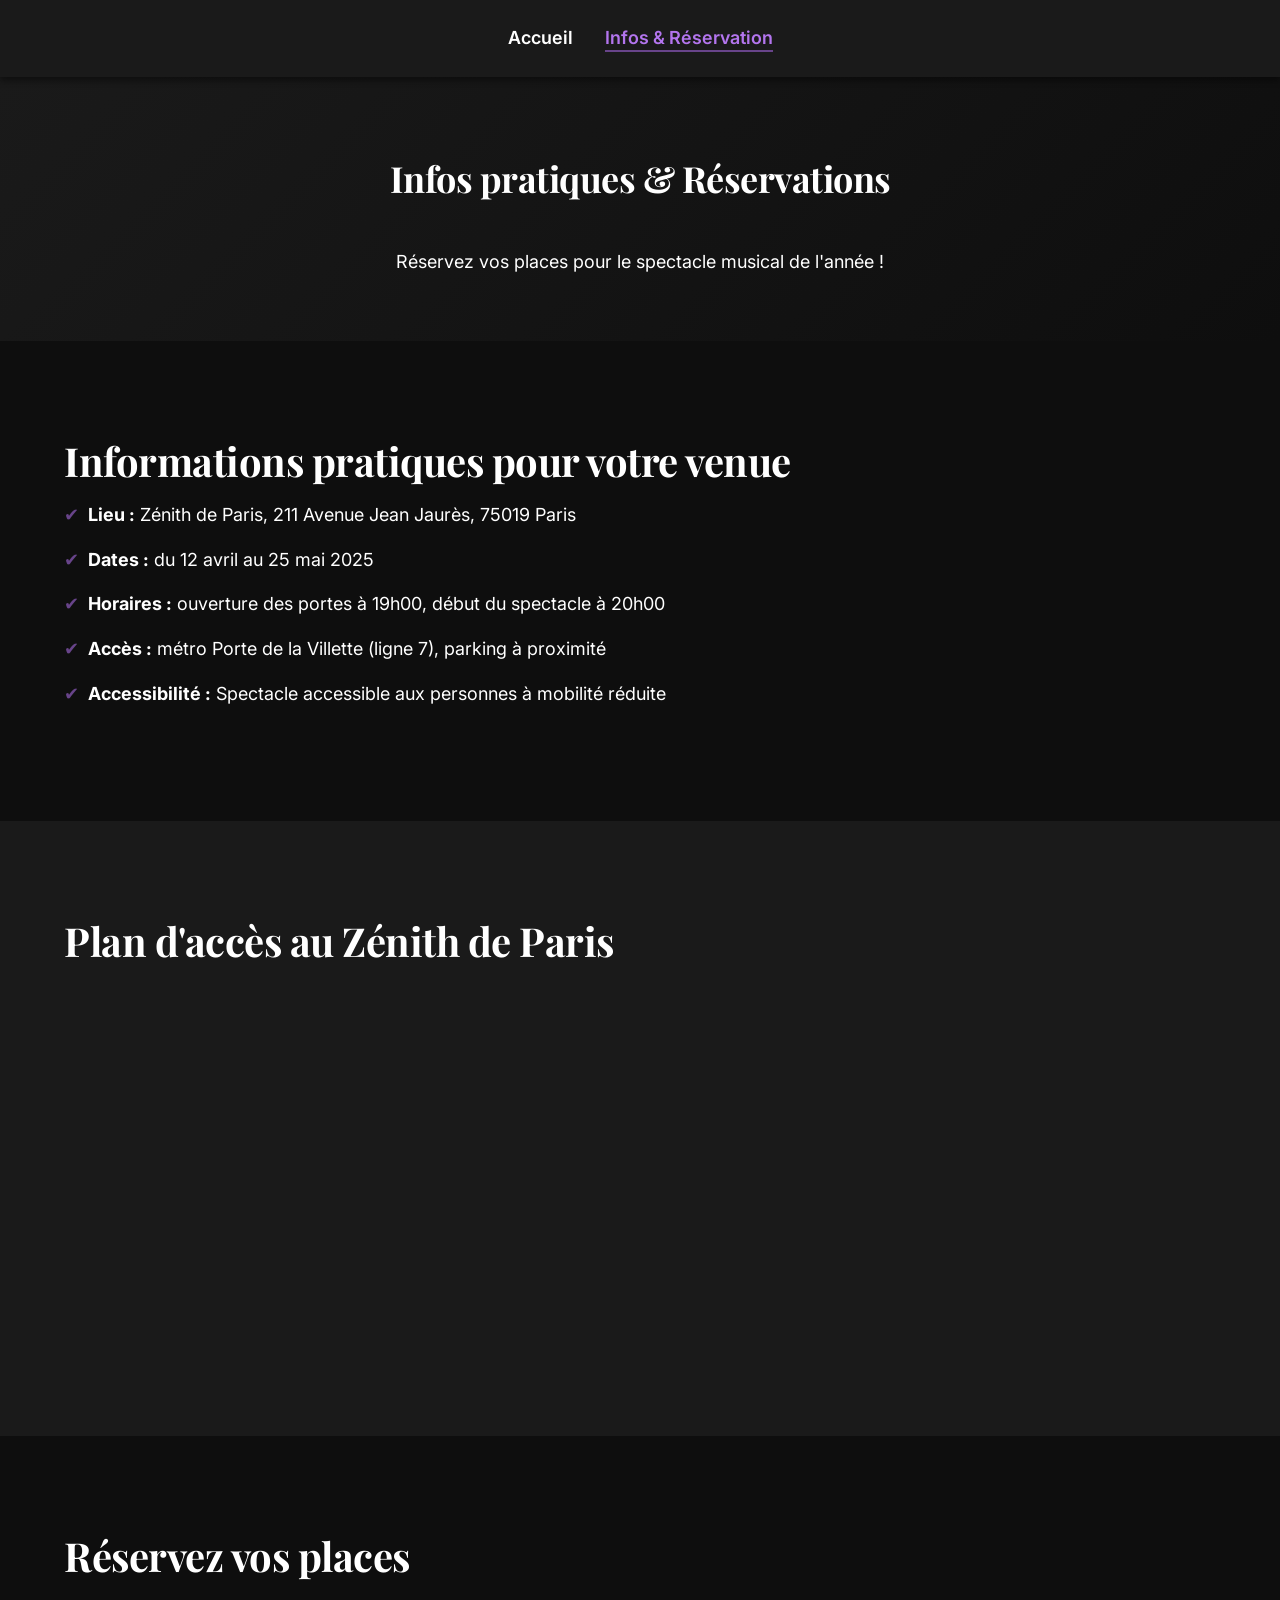
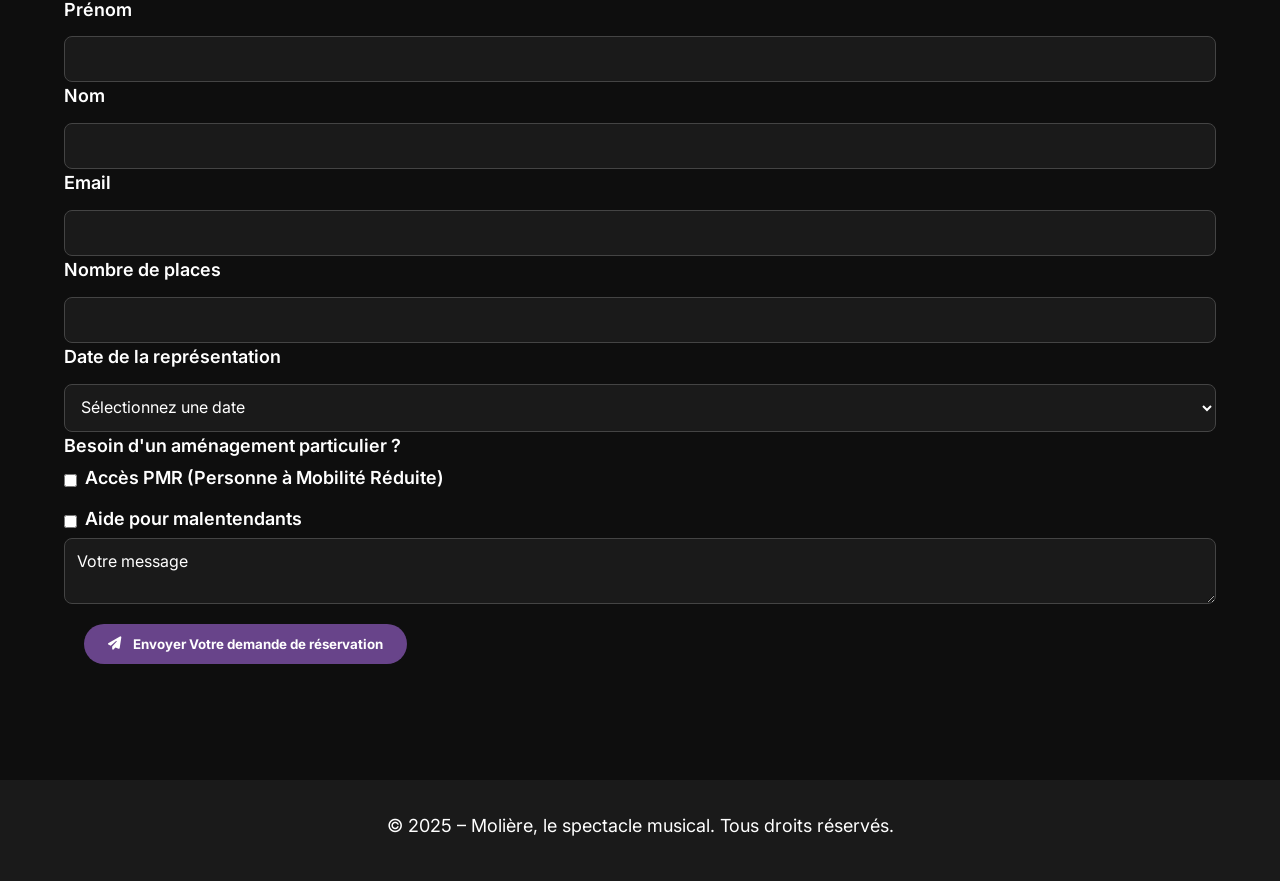
==== infos.html @ 24351d01 "Merge 3ccb9c686d1ccad1840bc659976671a78c66c9ce into aeeab1311a3b490e21cee42bb7f1cf2c7956bd5b" ====
<!DOCTYPE html>
<html lang="fr">
  <head>
    <meta charset="UTF-8" />
    <meta name="viewport" content="width=device-width, initial-scale=1.0" />
    <title>Infos & Réservation – Molière, le spectacle musical</title>

    <link
      href="https://fonts.googleapis.com/css2?family=Inter:wght@400;600;700&family=Playfair+Display:wght@700&display=swap"
      rel="stylesheet"
    />

    <link rel="stylesheet" href="style.css" />
    <link
      rel="stylesheet"
      href="https://cdnjs.cloudflare.com/ajax/libs/font-awesome/6.4.0/css/all.min.css"
      crossorigin="anonymous"
    />
  </head>
  <body>
    <a class="skip-link" href="#contenu" tabindex="0">Aller au contenu</a>
    <div class="navbar">
      <div class="nav-container">
        <div>
          <a href="index.html" tabindex="0">Accueil</a>
        </div>
        <div>
          <a href="infos.html" class="active" aria-current="page" tabindex="0">Infos & Réservation</a>
        </div>
      </div>
    </div>

    <main id="contenu">
      <!-- En-tête -->
      <header class="hero" role="banner">
        <div class="hero-content container">
          <h1 tabindex="0">Infos pratiques & Réservations</h1>
          <p tabindex="0">Réservez vos places pour le spectacle musical de l'année !</p>
        </div>
      </header>

      <!-- Section Infos pratiques -->
      <section class="section-intro" role="region" aria-labelledby="titre-infos">
        <div class="container">
          <h2 id="titre-infos" tabindex="0">Informations pratiques pour votre venue</h2>
          <ul class="list-points">
            <li tabindex="0">
              <strong>Lieu :</strong> Zénith de Paris, 211 Avenue Jean Jaurès, 75019 Paris
            </li>
            <li tabindex="0"><strong>Dates :</strong> du 12 avril au 25 mai 2025</li>
            <li tabindex="0">
              <strong>Horaires :</strong> ouverture des portes à 19h00, début du spectacle à 20h00
            </li>
            <li tabindex="0">
              <strong>Accès :</strong> métro Porte de la Villette (ligne 7), parking à proximité
            </li>
            <li tabindex="0">
              <strong>Accessibilité :</strong> Spectacle accessible aux personnes à mobilité réduite
            </li>
          </ul>
        </div>
      </section>

      <!-- Carte d'accès -->
      <section class="section-intro alt-bg" role="region" aria-labelledby="titre-carte">
        <div class="container">
          <h2 id="titre-carte" tabindex="0">Plan d'accès au Zénith de Paris</h2>
          <iframe
            src="https://www.google.com/maps/embed?pb=!1m18!1m12!1m3!1d2624.999893892238!2d2.388149315674998!3d48.89751557929109!2m3!1f0!2f0!3f0!3m2!1i1024!2i768!4f13.1!3m3!1m2!1s0x47e66d9d9b0ec9f3%3A0x2b5c5c6db71d93fd!2sZ%C3%A9nith%20Paris%20-%20La%20Villette!5e0!3m2!1sfr!2sfr!4v1616088277517!5m2!1sfr!2sfr"
            width="100%" height="350" style="border: 0" allowfullscreen loading="lazy"
            title="Carte du Zénith de Paris" tabindex="0" alt="Carte de l'emplacement du site">
          </iframe>
        </div>
      </section>

      <!-- Formulaire de réservation -->
      <form class="section-intro">
        <div class="container">
          <h2 tabindex="0">Réservez vos places</h2>

          <div>
            <div class="form-group">
              <label for="prenom" tabindex="0">Prénom</label>
              <input type="text" name="prenom" id="prenom" tabindex="0"/>
            </div>

            <div class="form-group">
              <label for="nom" tabindex="0">Nom</label>
              <input type="text" name="nom" id="nom" tabindex="0"/>
            </div>

            <div class="form-group">
              <label for="email" tabindex="0">Email</label>
              <input type="email" name="email" id="email" tabindex="0"/>
            </div>

            <div class="form-group">
              <label for="places" tabindex="0">Nombre de places</label>
              <input type="number" name="places" id="places" tabindex="0"/>
            </div>

            <div class="form-group">
              <label for="representation-date" tabindex="0">Date de la représentation</label>
              <select name="date" id="representation-date" tabindex="0">
                <option>Sélectionnez une date</option>
                <option>12 avril 2025 - Nantes</option>
                <option>19 avril 2025 - Dijon</option>
                <option>26 avril 2025 - Floirac</option>
                <option>17 mai 2025 - Toulouse</option>
                <option>23-25 mai 2025 - Lille</option>
                <option>21-22 juin 2025 - Caen</option>
              </select>
            </div>

            <fieldset class="form-group" tabindex="0">
              <legend>Besoin d'un aménagement particulier ?</legend>
              <div>
                <input
                  type="checkbox"
                  id="pmr"
                  name="accessibilite[]"
                  value="pmr"
                  tabindex="0"
                />
                <label for="pmr" tabindex="0">Accès PMR (Personne à Mobilité Réduite)</label>
              </div>
              <div>
                <input
                  type="checkbox"
                  id="malentendant"
                  name="accessibilite[]"
                  value="malentendant"
                  tabindex="0"
                />
                <label for="malentendant" tabindex="0">Aide pour malentendants</label>
              </div>
            </fieldset>

            <div class="form-group" tabindex="0">
              <textarea name="message" placeholder="Votre message" tabindex="0"></textarea>
            </div>

            <button type="submit" class="btn" tabindex="0">
              <i class="fas fa-paper-plane" aria-hidden="true"></i>
              <span> Envoyer Votre demande de réservation </span>
            </button>
          </div>
        </div>
      </form>
    </main>

    <div class="footer">
      <div class="container">
        <p tabindex="0">
          &copy; 2025 – Molière, le spectacle musical. Tous droits réservés.
        </p>
      </div>
    </div>
  </body>
</html>
---- style.css ----
:root {
  --color-bg: #0e0e0e;
  --color-text: #ffffff; /* brighter color */
  --color-secondary-text: #ffffff; /* brighter color */
  --color-accent: #68448a; /* darker */
  --color-accent-text: #b375ee; /* darker */
  --color-accent-light: #290c41; /* Change hover color(darker)*/
  --color-card-bg: #1a1a1a;
  --color-hover-bg: #292929;
  --color-focus-outline: #c17dff;
  --color-bandeau-bg: #49325f; /* darker */
  --color-bandeau-text: #fff;
  --color-footer-bg: #1a1a1a;
  --color-svg: #c17dff;
  --color-focus-bg: transparent;
}

/* RESET + BASE */
*,
*::before,
*::after {
  margin: 0;
  padding: 0;
  box-sizing: border-box;
}

html {
  scroll-behavior: smooth;
  font-size: 100%;
}

body {
  background-color: var(--color-bg);
  color: var(--color-text);
  font-family: "Inter", Arial, sans-serif;
  line-height: 1.6;
  font-size: 1.125rem;
}

/* Typo titres */
h1,
h2,
h3 {
  line-height: 1.2;
  letter-spacing: -0.5px;
  margin-bottom: 1rem;
  font-family: "Playfair Display", serif;
  font-weight: 700;
}

h2 {
  font-size: 2.5rem;
}

h3 {
  font-size: 1.75rem;
}

a {
  color: var(--color-text);
  text-decoration: none;
  transition: color 0.3s ease;
}

a:focus,
a:hover {
  background-color: var(--color-focus-bg);
}

a:focus-visible {
  outline: 3px solid var(--color-focus-outline);
  outline-offset: 4px;
  background-color: var(--color-focus-bg);
}

a.skip-link {
  position: absolute;
  left: -9999px;
  top: auto;
  width: 1px;
  height: 1px;
  overflow: hidden;
}

a.skip-link:focus {
  position: absolute;
  top: 1rem;
  left: 1rem;
  width: auto;
  height: auto;
  padding: 1rem;
  background-color: var(--color-accent);
  color: #fff;
  z-index: 10000;
  font-weight: bold;
  text-decoration: none;
  border-radius: 0.5rem;
}
img {
  max-width: 100%;
  height: auto;
  display: block;
  border-radius: 0.5rem;
  object-fit: cover;
}

/* CONTAINER */
.container {
  width: 90%;
  max-width: 1200px;
  margin: 0 auto;
}

/* NAVBAR */
.navbar {
  background-color: var(--color-card-bg);
  padding: 1.5rem 0;
  position: sticky;
  top: 0;
  z-index: 1000;
  box-shadow: 0 4px 6px rgba(0, 0, 0, 0.4);
}

.nav-container {
  display: flex;
  justify-content: center;
  gap: 2rem;
}

.navbar a {
  font-size: 1.125rem;
  font-weight: 600;
  position: relative;
}

.navbar a::after {
  content: "";
  position: absolute;
  width: 0%;
  height: 2px;
  background: var(--color-accent);
  left: 0;
  bottom: -4px;
  transition: width 0.3s ease;
}

.navbar a:hover::after,
.navbar a.active::after {
  width: 100%;
}

.navbar a.active {
  color: var(--color-accent-text);
}

/* HERO */
.hero {
  background: linear-gradient(135deg, var(--color-card-bg), var(--color-bg));
  padding: 5rem 0 4rem 0;
  position: relative;
  overflow: hidden;
  text-align: center;
}

.svg-decoration {
  position: absolute;
  top: 0;
  left: 0;
  width: 100%;
  opacity: 0.3;
  pointer-events: none;
}

.svg-decoration path {
  fill: var(--color-svg);
}

.hero-content {
  position: relative;
  z-index: 1;
  display: flex;
  flex-direction: column;
  align-items: center;
  gap: 2rem;
}

.hero-image {
  max-width: 600px;
  width: 100%;
}

.hero-text h1 {
  font-size: 3rem;
}

.hero-text p {
  font-size: 1.25rem;
  color: var(--color-accent-text);
}

/* BOUTONS */
.btn {
  display: inline-flex;
  align-items: center;
  justify-content: center;
  gap: 0.75rem;
  background-color: var(--color-accent);
  color: var(--color-bandeau-text);
  padding: 0.75rem 1.5rem;
  border-radius: 50px;
  font-weight: bold;
  font-family: "Inter", sans-serif;
  transition: background 0.3s ease;
  margin: 20px;
  border: none;
  white-space: nowrap;
  width: auto;
  flex: 0 0 auto;
}

.btn:hover,
.btn:focus {
  background-color: var(--color-accent-light);
  color: var(--color-bandeau-text);
  outline: none;
  outline-offset: 0;
}

/* BANDEAUX */
.bandeau-citation,
.bandeau-story {
  background-color: var(--color-bandeau-bg);
  color: var(--color-bandeau-text);
  text-align: center;
  padding: 2.5rem;
  font-weight: bold;
  font-size: 1.2rem;
}

.bandeau-citation p,
.bandeau-story p {
  text-align: center;
}

/* SECTIONS */
.section-intro {
  padding: 6rem 0;
}

.section-chiffres {
  padding: 6rem 0;
}

.alt-bg {
  background-color: var(--color-card-bg);
}

.section-intro img.section-image {
  width: 100%;
  max-width: 500px;
  margin: 0 auto;
  display: block;
}

/* GRID SYSTEM */
.grid-2 {
  display: grid;
  grid-template-columns: 1fr 1fr;
  gap: 3rem;
  align-items: center;
}

@media (max-width: 768px) {
  .grid-2 {
    grid-template-columns: 1fr;
    text-align: center;
  }
}

/* LISTES */
.list-points {
  list-style: none;
  padding: 0;
}

.list-points li {
  position: relative;
  padding-left: 1.5rem;
  margin-bottom: 1rem;
}

.list-points li::before {
  content: "✔";
  position: absolute;
  left: 0;
  color: var(--color-accent);
}

/* CARDS */
.cards {
  display: grid;
  grid-template-columns: repeat(auto-fit, minmax(250px, 1fr));
  gap: 2rem;
}

.card {
  background-color: var(--color-hover-bg);
  padding: 2rem;
  border-radius: 1rem;
  text-align: center;
  transition: transform 0.3s ease, background 0.3s ease;
  border: 1px solid #444;
  display: flex;
  flex-direction: column;
  align-items: center;
  height: 100%;
}

.card img {
  width: 150px;
  height: 150px;
  object-fit: cover;
  border-radius: 50%;
  margin-bottom: 1rem;
}

.card i {
  font-size: 2rem;
  margin-bottom: 1rem;
  color: var(--color-accent);
}

.card:hover,
.card:focus-within {
  transform: translateY(-5px);
  background-color: #444;
}

.card h3 {
  margin-bottom: 0.5rem;
  font-family: "Playfair Display", serif;
}

.card p {
  color: var(--color-secondary-text);
  font-family: "Inter", sans-serif;
}

/* GALLERY */
.gallery {
  display: grid;
  grid-template-columns: repeat(auto-fit, minmax(300px, 1fr));
  gap: 1.5rem;
  align-items: center;
}

.gallery img {
  width: 100%;
  height: 250px;
  object-fit: cover;
  border-radius: 0.5rem;
}

/* RESEAUX SOCIAUX */
.section-reseaux {
  padding: 4rem 0;
}

.section-reseaux h3 {
  text-align: center;
}

.reseaux-links {
  display: flex;
  flex-wrap: wrap;
  justify-content: center;
  gap: 2rem;
}

.reseaux-links a {
  display: inline-flex;
  align-items: center;
  gap: 0.75rem;
  background-color: var(--color-card-bg);
  padding: 0.75rem 1.5rem;
  border-radius: 50px;
  font-weight: bold;
  transition: background 0.3s ease, transform 0.3s ease;
}

.reseaux-links a i {
  color: var(--color-accent);
}

.reseaux-links a:hover,
.reseaux-links a:focus {
  background-color: var(--color-hover-bg);
  transform: translateY(-2px);
  outline: 3px solid var(--color-focus-outline);
  outline-offset: 4px;
}

/* FOOTER */
.footer {
  background-color: var(--color-footer-bg);
  padding: 2rem 0;
  text-align: center;
  color: var(--color-text);
}

.footer p {
  margin-bottom: 0.5rem;
}

/* FORMULAIRE */

.form-reservation {
  display: flex;
  flex-direction: column;
  gap: 1.5rem;
  margin-top: 2rem;
}

.form-group,
fieldset.form-group {
  display: flex;
  flex-direction: column;
  gap: 0.5rem;
}


.form-group label,
fieldset.form-group legend {
  font-weight: 600;
  font-family: "Inter", sans-serif;
  margin-bottom: 0.25rem;
}

input:focus {
  outline: 2px solid crimson !important; /* add focus */
}
select:focus {
  outline: 2px solid crimson !important; /* add focus */
}

textarea:focus{
  outline: 2px solid crimson !important; /* add focus */
}


input[type="text"],
input[type="email"],
input[type="number"],
select,
textarea {
  width: 100%;
  padding: 0.75rem;
  border-radius: 0.5rem;
  border: 1px solid #444;
  background-color: var(--color-card-bg);
  color: var(--color-text);
  font-family: "Inter", sans-serif;
  font-size: 1rem;
}

fieldset.form-group {
  border: none;
  padding: 0;
  margin: 0;
}

fieldset.form-group div {
  display: flex;
  align-items: center;
  gap: 0.5rem;
}

fieldset.form-group input[type="checkbox"] {
  width: auto;
  height: auto;
}

textarea {
  resize: vertical;
}

.section-intro input::placeholder,
.section-intro textarea::placeholder {
  color: var(--color-secondary-text);
}

.section-intro input:focus,
.section-intro select:focus,
.section-intro textarea:focus {
  outline: none;
  background-color: var(--color-card-bg);
}

.section-intro .btn:hover,
.section-intro .btn:focus {
  background-color: var(--color-accent);
  outline: none;
}

/* Responsive */
@media (max-width: 768px) {
  h2 {
    font-size: 2rem;
  }

  .hero-text h1 {
    font-size: 2.2rem;
  }

  .hero-image {
    max-width: 90%;
  }

  .navbar ul {
    gap: 1rem;
    flex-wrap: wrap;
  }

  .form-reservation {
    gap: 1rem;
  }

  button[type="submit"] {
    width: 100%;
    justify-content: center;
  }
}
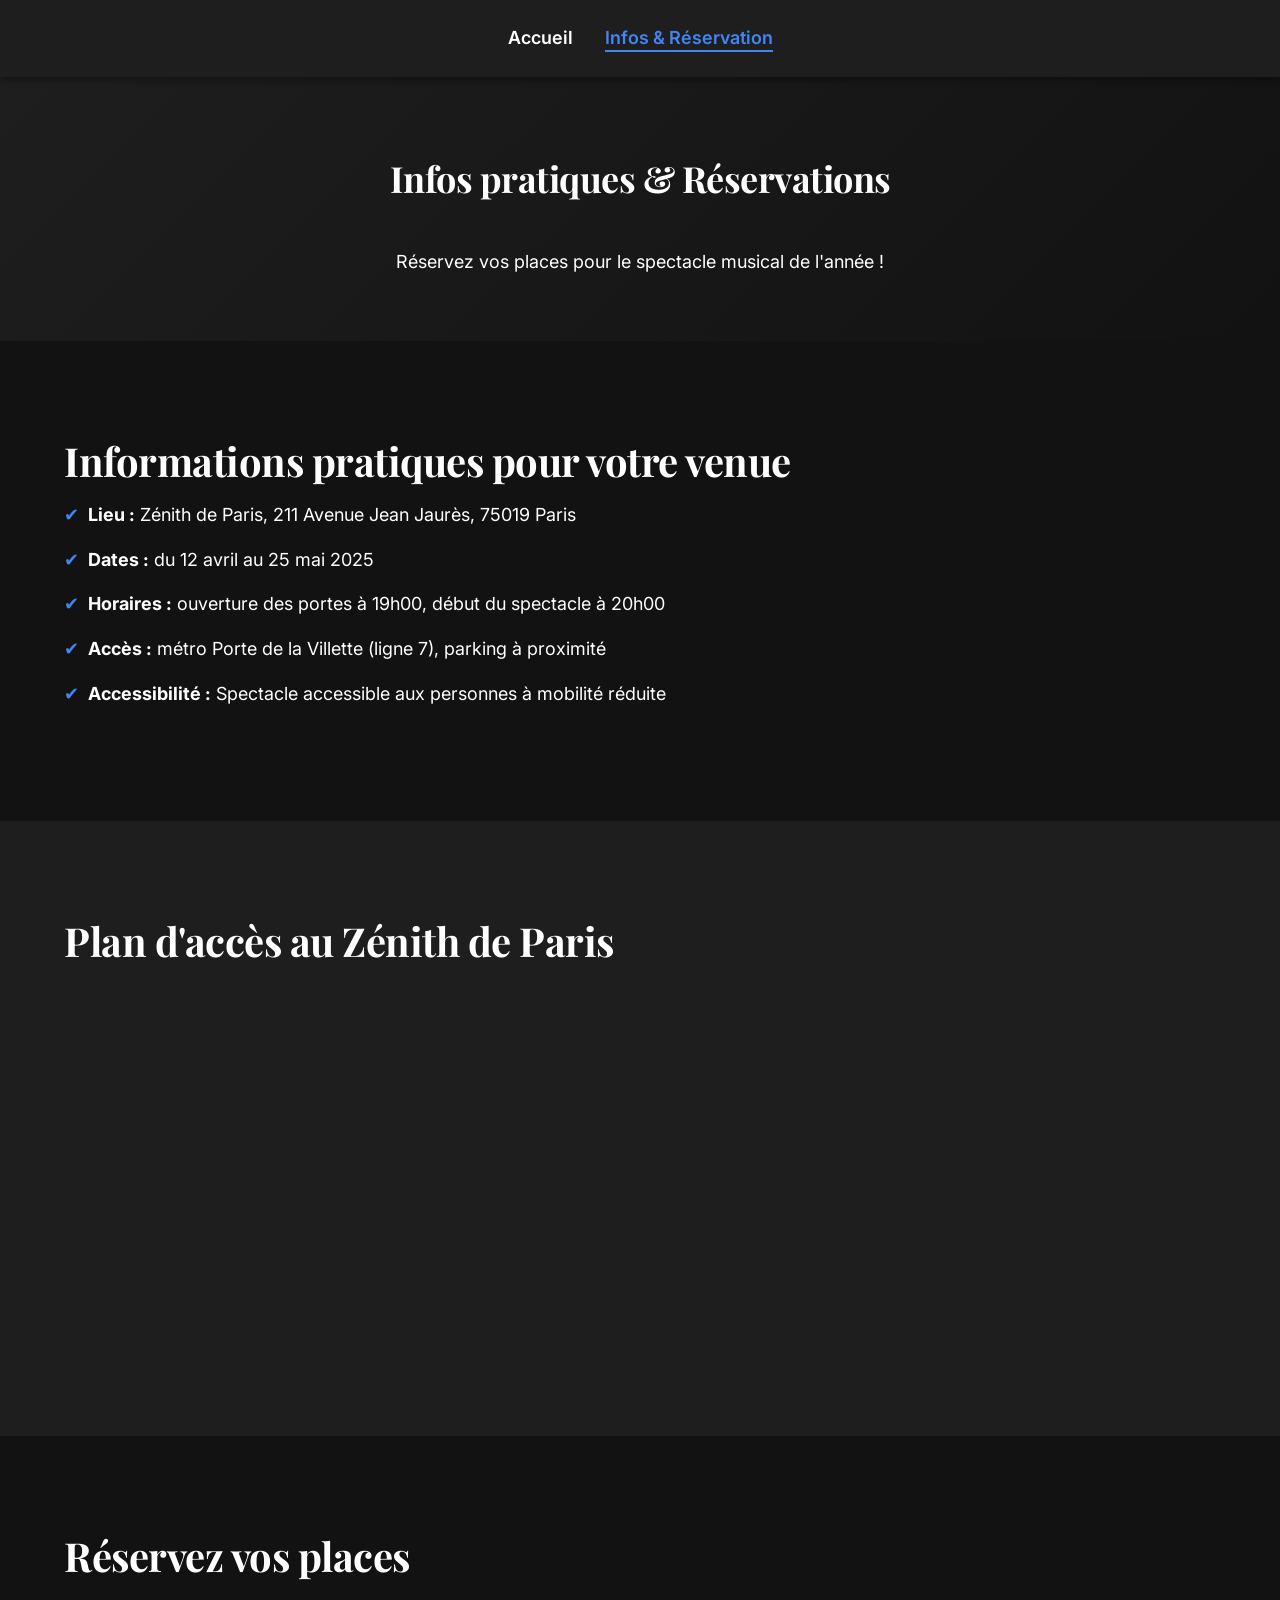
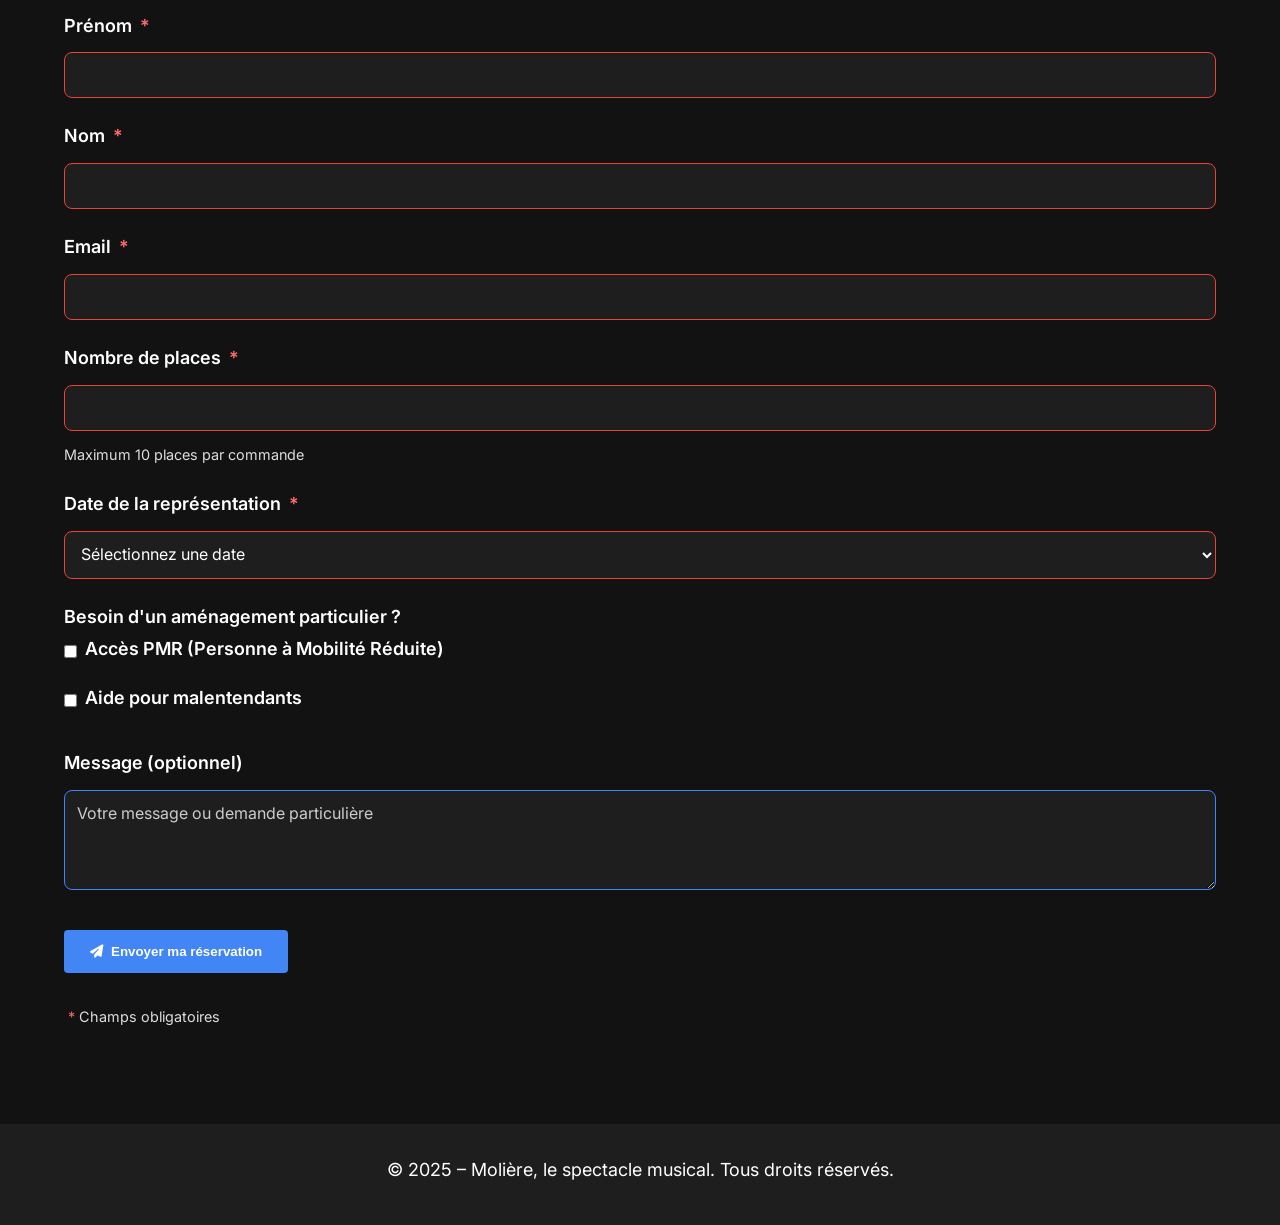
==== commit 55595754: "Merge 07fbc9a582da75670299062402814b3166aba09b into aeeab1311a3b490e21cee42bb7f1cf2c7956bd5b" ====
--- a/infos.html
+++ b/infos.html
@@ -18,103 +18,121 @@
     />
   </head>
   <body>
-    <a class="skip-link" href="#contenu" tabindex="0">Aller au contenu</a>
-    <div class="navbar">
+    <a href="#contenu" class="evitement" tabindex="0">Aller au contenu principal</a>
+    <nav class="navbar" role="navigation" aria-label="Navigation principale">
       <div class="nav-container">
         <div>
-          <a href="index.html" tabindex="0">Accueil</a>
+          <a href="index.html" tabindex="0" role="button" onkeydown="if(event.key === 'Enter') this.click();">Accueil</a>
         </div>
         <div>
-          <a href="infos.html" class="active" aria-current="page" tabindex="0">Infos & Réservation</a>
+          <a href="infos.html" class="active" aria-current="page" tabindex="0" role="button" onkeydown="if(event.key === 'Enter') this.click();">Infos & Réservation</a>
         </div>
       </div>
-    </div>
+    </nav>
 
-    <main id="contenu">
+    <main id="contenu" role="main">
       <!-- En-tête -->
-      <header class="hero" role="banner">
+      <header class="hero" role="banner" aria-labelledby="titre-principal">
         <div class="hero-content container">
-          <h1 tabindex="0">Infos pratiques & Réservations</h1>
-          <p tabindex="0">Réservez vos places pour le spectacle musical de l'année !</p>
+          <h1 id="titre-principal">Infos pratiques & Réservations</h1>
+          <p>Réservez vos places pour le spectacle musical de l'année !</p>
         </div>
       </header>
 
       <!-- Section Infos pratiques -->
-      <section class="section-intro" role="region" aria-labelledby="titre-infos">
+      <section
+        class="section-intro"
+        role="region"
+        aria-labelledby="titre-infos"
+      >
         <div class="container">
-          <h2 id="titre-infos" tabindex="0">Informations pratiques pour votre venue</h2>
-          <ul class="list-points">
-            <li tabindex="0">
-              <strong>Lieu :</strong> Zénith de Paris, 211 Avenue Jean Jaurès, 75019 Paris
+          <h2 id="titre-infos">Informations pratiques pour votre venue</h2>
+          <ul class="list-points" aria-label="Informations importantes pour votre venue">
+            <li>
+              <strong>Lieu :</strong> Zénith de Paris, 211 Avenue Jean Jaurès,
+              75019 Paris
             </li>
-            <li tabindex="0"><strong>Dates :</strong> du 12 avril au 25 mai 2025</li>
-            <li tabindex="0">
-              <strong>Horaires :</strong> ouverture des portes à 19h00, début du spectacle à 20h00
+            <li><strong>Dates :</strong> du 12 avril au 25 mai 2025</li>
+            <li>
+              <strong>Horaires :</strong> ouverture des portes à 19h00, début du
+              spectacle à 20h00
             </li>
-            <li tabindex="0">
-              <strong>Accès :</strong> métro Porte de la Villette (ligne 7), parking à proximité
+            <li>
+              <strong>Accès :</strong> métro Porte de la Villette (ligne 7),
+              parking à proximité
             </li>
-            <li tabindex="0">
-              <strong>Accessibilité :</strong> Spectacle accessible aux personnes à mobilité réduite
+            <li>
+              <strong>Accessibilité :</strong> Spectacle accessible aux
+              personnes à mobilité réduite
             </li>
           </ul>
         </div>
       </section>
 
       <!-- Carte d'accès -->
-      <section class="section-intro alt-bg" role="region" aria-labelledby="titre-carte">
+      <section
+        class="section-intro alt-bg"
+        role="region"
+        aria-labelledby="titre-carte"
+      >
         <div class="container">
-          <h2 id="titre-carte" tabindex="0">Plan d'accès au Zénith de Paris</h2>
+          <h2 id="titre-carte">Plan d'accès au Zénith de Paris</h2>
           <iframe
             src="https://www.google.com/maps/embed?pb=!1m18!1m12!1m3!1d2624.999893892238!2d2.388149315674998!3d48.89751557929109!2m3!1f0!2f0!3f0!3m2!1i1024!2i768!4f13.1!3m3!1m2!1s0x47e66d9d9b0ec9f3%3A0x2b5c5c6db71d93fd!2sZ%C3%A9nith%20Paris%20-%20La%20Villette!5e0!3m2!1sfr!2sfr!4v1616088277517!5m2!1sfr!2sfr"
-            width="100%" height="350" style="border: 0" allowfullscreen loading="lazy"
-            title="Carte du Zénith de Paris" tabindex="0" alt="Carte de l'emplacement du site">
-          </iframe>
+            width="100%"
+            height="350"
+            style="border: 0"
+            allowfullscreen
+            loading="lazy"
+            title="Carte du Zénith de Paris"
+            tabindex="0"
+          ></iframe>
         </div>
       </section>
 
       <!-- Formulaire de réservation -->
-      <form class="section-intro">
+      <section class="section-intro" role="region" aria-labelledby="billetterie">
         <div class="container">
-          <h2 tabindex="0">Réservez vos places</h2>
+          <h2 id="billetterie">Réservez vos places</h2>
 
-          <div>
+          <form class="form-reservation" aria-labelledby="billetterie">
             <div class="form-group">
-              <label for="prenom" tabindex="0">Prénom</label>
-              <input type="text" name="prenom" id="prenom" tabindex="0"/>
+              <label for="prenom">Prénom <span class="required">*</span></label>
+              <input type="text" id="prenom" name="prenom" required tabindex="0" />
             </div>
 
             <div class="form-group">
-              <label for="nom" tabindex="0">Nom</label>
-              <input type="text" name="nom" id="nom" tabindex="0"/>
+              <label for="nom">Nom <span class="required">*</span></label>
+              <input type="text" id="nom" name="nom" required tabindex="0" />
             </div>
 
             <div class="form-group">
-              <label for="email" tabindex="0">Email</label>
-              <input type="email" name="email" id="email" tabindex="0"/>
+              <label for="email">Email <span class="required">*</span></label>
+              <input type="email" id="email" name="email" required tabindex="0" />
             </div>
 
             <div class="form-group">
-              <label for="places" tabindex="0">Nombre de places</label>
-              <input type="number" name="places" id="places" tabindex="0"/>
+              <label for="places">Nombre de places <span class="required">*</span></label>
+              <input type="number" id="places" name="places" min="1" max="10" required tabindex="0" />
+              <div class="field-hint">Maximum 10 places par commande</div>
             </div>
 
             <div class="form-group">
-              <label for="representation-date" tabindex="0">Date de la représentation</label>
-              <select name="date" id="representation-date" tabindex="0">
-                <option>Sélectionnez une date</option>
-                <option>12 avril 2025 - Nantes</option>
-                <option>19 avril 2025 - Dijon</option>
-                <option>26 avril 2025 - Floirac</option>
-                <option>17 mai 2025 - Toulouse</option>
-                <option>23-25 mai 2025 - Lille</option>
-                <option>21-22 juin 2025 - Caen</option>
+              <label for="date">Date de la représentation <span class="required">*</span></label>
+              <select id="date" name="date" required tabindex="0">
+                <option value="">Sélectionnez une date</option>
+                <option value="nantes">12 avril 2025 - Nantes</option>
+                <option value="dijon">19 avril 2025 - Dijon</option>
+                <option value="floirac">26 avril 2025 - Floirac</option>
+                <option value="toulouse">17 mai 2025 - Toulouse</option>
+                <option value="lille">23-25 mai 2025 - Lille</option>
+                <option value="caen">21-22 juin 2025 - Caen</option>
               </select>
             </div>
 
-            <fieldset class="form-group" tabindex="0">
+            <fieldset class="form-group" aria-label="Options d'accessibilité">
               <legend>Besoin d'un aménagement particulier ?</legend>
-              <div>
+              <div class="checkbox-group">
                 <input
                   type="checkbox"
                   id="pmr"
@@ -122,9 +140,9 @@
                   value="pmr"
                   tabindex="0"
                 />
-                <label for="pmr" tabindex="0">Accès PMR (Personne à Mobilité Réduite)</label>
+                <label for="pmr">Accès PMR (Personne à Mobilité Réduite)</label>
               </div>
-              <div>
+              <div class="checkbox-group">
                 <input
                   type="checkbox"
                   id="malentendant"
@@ -132,29 +150,31 @@
                   value="malentendant"
                   tabindex="0"
                 />
-                <label for="malentendant" tabindex="0">Aide pour malentendants</label>
+                <label for="malentendant">Aide pour malentendants</label>
               </div>
             </fieldset>
 
-            <div class="form-group" tabindex="0">
-              <textarea name="message" placeholder="Votre message" tabindex="0"></textarea>
+            <div class="form-group">
+              <label for="message">Message (optionnel)</label>
+              <textarea id="message" name="message" placeholder="Votre message ou demande particulière" tabindex="0"></textarea>
             </div>
 
-            <button type="submit" class="btn" tabindex="0">
-              <i class="fas fa-paper-plane" aria-hidden="true"></i>
-              <span> Envoyer Votre demande de réservation </span>
-            </button>
-          </div>
+            <div class="form-actions">
+              <button type="submit" class="btn" aria-label="Envoyer le formulaire de réservation" tabindex="0">
+                <i class="fas fa-paper-plane" aria-hidden="true"></i>
+                <span>Envoyer ma réservation</span>
+              </button>
+              <p class="required-fields"><span class="required">*</span> Champs obligatoires</p>
+            </div>
+          </form>
         </div>
-      </form>
+      </section>
     </main>
 
-    <div class="footer">
+    <footer class="footer" role="contentinfo" aria-label="Informations légales et copyright">
       <div class="container">
-        <p tabindex="0">
-          &copy; 2025 – Molière, le spectacle musical. Tous droits réservés.
-        </p>
+        <p>&copy; 2025 – Molière, le spectacle musical. Tous droits réservés.</p>
       </div>
-    </div>
+    </footer>
   </body>
 </html>
--- a/style.css
+++ b/style.css
@@ -1,18 +1,18 @@
 :root {
-  --color-bg: #0e0e0e;
-  --color-text: #ffffff; /* brighter color */
-  --color-secondary-text: #ffffff; /* brighter color */
-  --color-accent: #68448a; /* darker */
-  --color-accent-text: #b375ee; /* darker */
-  --color-accent-light: #290c41; /* Change hover color(darker)*/
-  --color-card-bg: #1a1a1a;
-  --color-hover-bg: #292929;
-  --color-focus-outline: #c17dff;
-  --color-bandeau-bg: #49325f; /* darker */
-  --color-bandeau-text: #fff;
-  --color-footer-bg: #1a1a1a;
-  --color-svg: #c17dff;
+  --color-bg: #121212;
+  --color-text: #ffffff;
+  --color-secondary-text: #dddddd;
+  --color-accent: #4285f4;
+  --color-accent-light: #5e97f6;
+  --color-card-bg: #1e1e1e;
+  --color-hover-bg: #2a2a2a;
+  --color-focus-outline: #4285f4;
+  --color-bandeau-bg: #1a73e8;
+  --color-bandeau-text: #ffffff;
+  --color-footer-bg: #1e1e1e;
+  --color-svg: #4285f4;
   --color-focus-bg: transparent;
+  --color-accent-dark: #3367d6;
 }
 
 /* RESET + BASE */
@@ -56,10 +56,16 @@
   font-size: 1.75rem;
 }
 
+/* Styles pour les liens */
 a {
   color: var(--color-text);
   text-decoration: none;
-  transition: color 0.3s ease;
+}
+
+a:hover,
+a:active {
+  color: var(--color-accent);
+  text-decoration: underline;
 }
 
 a:focus,
@@ -73,29 +79,6 @@
   background-color: var(--color-focus-bg);
 }
 
-a.skip-link {
-  position: absolute;
-  left: -9999px;
-  top: auto;
-  width: 1px;
-  height: 1px;
-  overflow: hidden;
-}
-
-a.skip-link:focus {
-  position: absolute;
-  top: 1rem;
-  left: 1rem;
-  width: auto;
-  height: auto;
-  padding: 1rem;
-  background-color: var(--color-accent);
-  color: #fff;
-  z-index: 10000;
-  font-weight: bold;
-  text-decoration: none;
-  border-radius: 0.5rem;
-}
 img {
   max-width: 100%;
   height: auto;
@@ -113,12 +96,12 @@
 
 /* NAVBAR */
 .navbar {
-  background-color: var(--color-card-bg);
+  background-color: #1e1e1e;
   padding: 1.5rem 0;
   position: sticky;
   top: 0;
   z-index: 1000;
-  box-shadow: 0 4px 6px rgba(0, 0, 0, 0.4);
+  box-shadow: 0 4px 6px rgba(0, 0, 0, 0.3);
 }
 
 .nav-container {
@@ -131,6 +114,7 @@
   font-size: 1.125rem;
   font-weight: 600;
   position: relative;
+  color: #ffffff;
 }
 
 .navbar a::after {
@@ -138,7 +122,7 @@
   position: absolute;
   width: 0%;
   height: 2px;
-  background: var(--color-accent);
+  background: #4285f4;
   left: 0;
   bottom: -4px;
   transition: width 0.3s ease;
@@ -150,12 +134,12 @@
 }
 
 .navbar a.active {
-  color: var(--color-accent-text);
+  color: #4285f4;
 }
 
 /* HERO */
 .hero {
-  background: linear-gradient(135deg, var(--color-card-bg), var(--color-bg));
+  background: linear-gradient(135deg, #1e1e1e, #121212);
   padding: 5rem 0 4rem 0;
   position: relative;
   overflow: hidden;
@@ -195,35 +179,32 @@
 
 .hero-text p {
   font-size: 1.25rem;
-  color: var(--color-accent-text);
+  color: var(--color-accent);
 }
 
 /* BOUTONS */
+/* Styles pour les boutons */
 .btn {
+  background-color: #4285f4;
+  color: #ffffff;
+  border: 2px solid transparent;
+  padding: 0.75rem;
+  border-radius: 0.25rem;
+  cursor: pointer;
+  text-decoration: none;
   display: inline-flex;
   align-items: center;
-  justify-content: center;
-  gap: 0.75rem;
-  background-color: var(--color-accent);
-  color: var(--color-bandeau-text);
-  padding: 0.75rem 1.5rem;
-  border-radius: 50px;
-  font-weight: bold;
-  font-family: "Inter", sans-serif;
-  transition: background 0.3s ease;
-  margin: 20px;
-  border: none;
-  white-space: nowrap;
-  width: auto;
-  flex: 0 0 auto;
-}
-
-.btn:hover,
+  gap: 0.5rem;
+}
+
+.btn:hover {
+  background-color: #3367d6;
+  color: #ffffff;
+}
+
 .btn:focus {
-  background-color: var(--color-accent-light);
-  color: var(--color-bandeau-text);
-  outline: none;
-  outline-offset: 0;
+  outline: 2px solid #ffffff;
+  outline-offset: 2px;
 }
 
 /* BANDEAUX */
@@ -304,12 +285,12 @@
 }
 
 .card {
-  background-color: var(--color-hover-bg);
+  background-color: #1e1e1e;
   padding: 2rem;
   border-radius: 1rem;
   text-align: center;
   transition: transform 0.3s ease, background 0.3s ease;
-  border: 1px solid #444;
+  border: 1px solid #333333;
   display: flex;
   flex-direction: column;
   align-items: center;
@@ -327,13 +308,13 @@
 .card i {
   font-size: 2rem;
   margin-bottom: 1rem;
-  color: var(--color-accent);
+  color: #4285f4;
 }
 
 .card:hover,
 .card:focus-within {
   transform: translateY(-5px);
-  background-color: #444;
+  background-color: #2a2a2a;
 }
 
 .card h3 {
@@ -381,23 +362,25 @@
   display: inline-flex;
   align-items: center;
   gap: 0.75rem;
-  background-color: var(--color-card-bg);
+  background-color: #1e1e1e;
   padding: 0.75rem 1.5rem;
   border-radius: 50px;
   font-weight: bold;
   transition: background 0.3s ease, transform 0.3s ease;
+  cursor: pointer;
 }
 
 .reseaux-links a i {
-  color: var(--color-accent);
+  color: #4285f4;
 }
 
 .reseaux-links a:hover,
 .reseaux-links a:focus {
-  background-color: var(--color-hover-bg);
+  background-color: #2a2a2a;
   transform: translateY(-2px);
-  outline: 3px solid var(--color-focus-outline);
+  outline: 3px solid #4285f4;
   outline-offset: 4px;
+  text-decoration: underline;
 }
 
 /* FOOTER */
@@ -428,7 +411,6 @@
   gap: 0.5rem;
 }
 
-
 .form-group label,
 fieldset.form-group legend {
   font-weight: 600;
@@ -436,18 +418,34 @@
   margin-bottom: 0.25rem;
 }
 
-input:focus {
-  outline: 2px solid crimson !important; /* add focus */
-}
-select:focus {
-  outline: 2px solid crimson !important; /* add focus */
-}
-
-textarea:focus{
-  outline: 2px solid crimson !important; /* add focus */
-}
-
-
+/* Styles pour les champs obligatoires */
+.required {
+  color: #ff6b6b;
+  margin-left: 0.25rem;
+}
+
+.required-fields {
+  font-size: 0.9rem;
+  margin-top: 1rem;
+  color: var(--color-secondary-text);
+}
+
+/* Indications supplémentaires */
+.field-hint {
+  font-size: 0.9rem;
+  color: var(--color-secondary-text);
+  margin-top: 0.25rem;
+}
+
+/* Groupe de cases à cocher */
+.checkbox-group {
+  display: flex;
+  align-items: center;
+  gap: 0.5rem;
+  margin-bottom: 0.5rem;
+}
+
+/* Styles pour les champs */
 input[type="text"],
 input[type="email"],
 input[type="number"],
@@ -456,11 +454,17 @@
   width: 100%;
   padding: 0.75rem;
   border-radius: 0.5rem;
-  border: 1px solid #444;
-  background-color: var(--color-card-bg);
-  color: var(--color-text);
+  border: 1px solid #4285f4;
+  background-color: #1e1e1e;
+  color: #ffffff;
   font-family: "Inter", sans-serif;
   font-size: 1rem;
+}
+
+/* Styles pour les champs invalides */
+input:invalid,
+select:invalid {
+  border-color: #ea4335;
 }
 
 fieldset.form-group {
@@ -469,12 +473,6 @@
   margin: 0;
 }
 
-fieldset.form-group div {
-  display: flex;
-  align-items: center;
-  gap: 0.5rem;
-}
-
 fieldset.form-group input[type="checkbox"] {
   width: auto;
   height: auto;
@@ -482,24 +480,34 @@
 
 textarea {
   resize: vertical;
-}
-
-.section-intro input::placeholder,
-.section-intro textarea::placeholder {
-  color: var(--color-secondary-text);
-}
-
-.section-intro input:focus,
-.section-intro select:focus,
-.section-intro textarea:focus {
-  outline: none;
-  background-color: var(--color-card-bg);
-}
-
-.section-intro .btn:hover,
-.section-intro .btn:focus {
-  background-color: var(--color-accent);
-  outline: none;
+  min-height: 100px;
+}
+
+input::placeholder,
+textarea::placeholder {
+  color: #cccccc;
+}
+
+input:focus,
+select:focus,
+textarea:focus {
+  outline: 2px solid var(--color-text);
+  outline-offset: 2px;
+  background-color: #444444;
+}
+
+/* Actions du formulaire */
+.form-actions {
+  display: flex;
+  flex-direction: column;
+  align-items: flex-start;
+  gap: 1rem;
+  margin-top: 1rem;
+}
+
+.form-actions .btn {
+  padding: 0.75rem 1.5rem;
+  font-weight: bold;
 }
 
 /* Responsive */
@@ -530,3 +538,75 @@
     justify-content: center;
   }
 }
+
+/* Styles pour la navigation au clavier */
+:focus {
+    outline: none;
+}
+
+a:focus,
+button:focus,
+input:focus,
+select:focus,
+textarea:focus,
+[role="button"]:focus,
+[tabindex="0"]:focus {
+    outline: 3px solid #4285f4;
+    outline-offset: 3px;
+    box-shadow: 0 0 0 3px rgba(66, 133, 244, 0.3);
+    background-color: rgba(66, 133, 244, 0.1);
+    text-decoration: underline;
+}
+
+/* Suppression des styles de focus pour les éléments textuels */
+p[tabindex="0"]:focus,
+li[tabindex="0"]:focus,
+div[tabindex="0"]:focus {
+    background-color: transparent;
+    padding: 0;
+    border-radius: 0;
+    outline: none;
+    box-shadow: none;
+    text-decoration: none;
+}
+
+/* Focus spécifique pour le skip link */
+.evitement:focus {
+    outline: 3px solid #4285f4;
+    outline-offset: 3px;
+    background-color: #1e1e1e;
+    color: #ffffff;
+    padding: 0.5rem 1rem;
+    position: fixed;
+    top: 0.5rem;
+    left: 0.5rem;
+    z-index: 9999;
+    opacity: 1;
+    transform: translateY(0);
+    text-decoration: underline;
+}
+
+.evitement {
+    position: absolute;
+    opacity: 0;
+    transform: translateY(-100%);
+    transition: transform 0.3s, opacity 0.3s;
+}
+
+a[role="button"] {
+  cursor: pointer;
+  user-select: none;
+}
+
+a[role="button"]:focus {
+  outline: 3px solid #4285f4;
+  outline-offset: 3px;
+  box-shadow: 0 0 0 3px rgba(66, 133, 244, 0.3);
+  background-color: rgba(66, 133, 244, 0.1);
+  text-decoration: underline;
+}
+
+a[role="button"]:active {
+  transform: translateY(1px);
+  opacity: 0.9;
+}
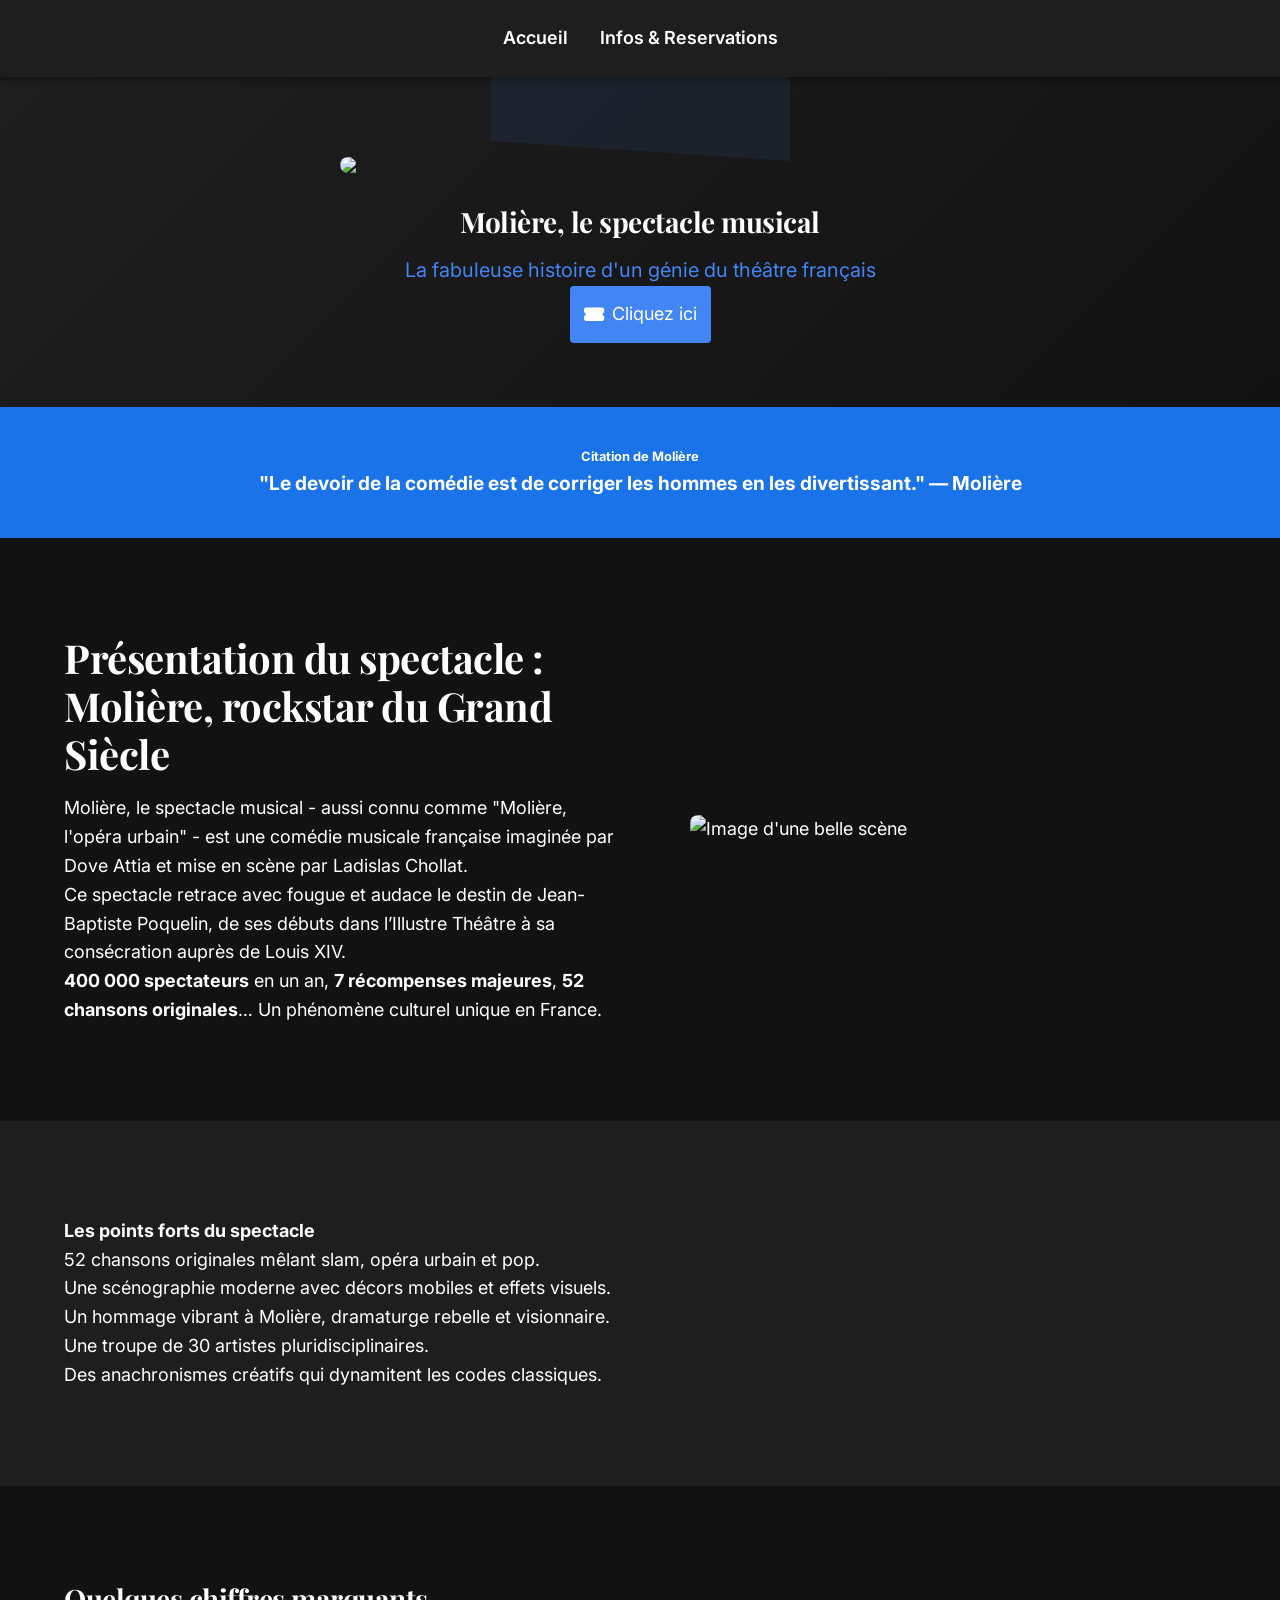
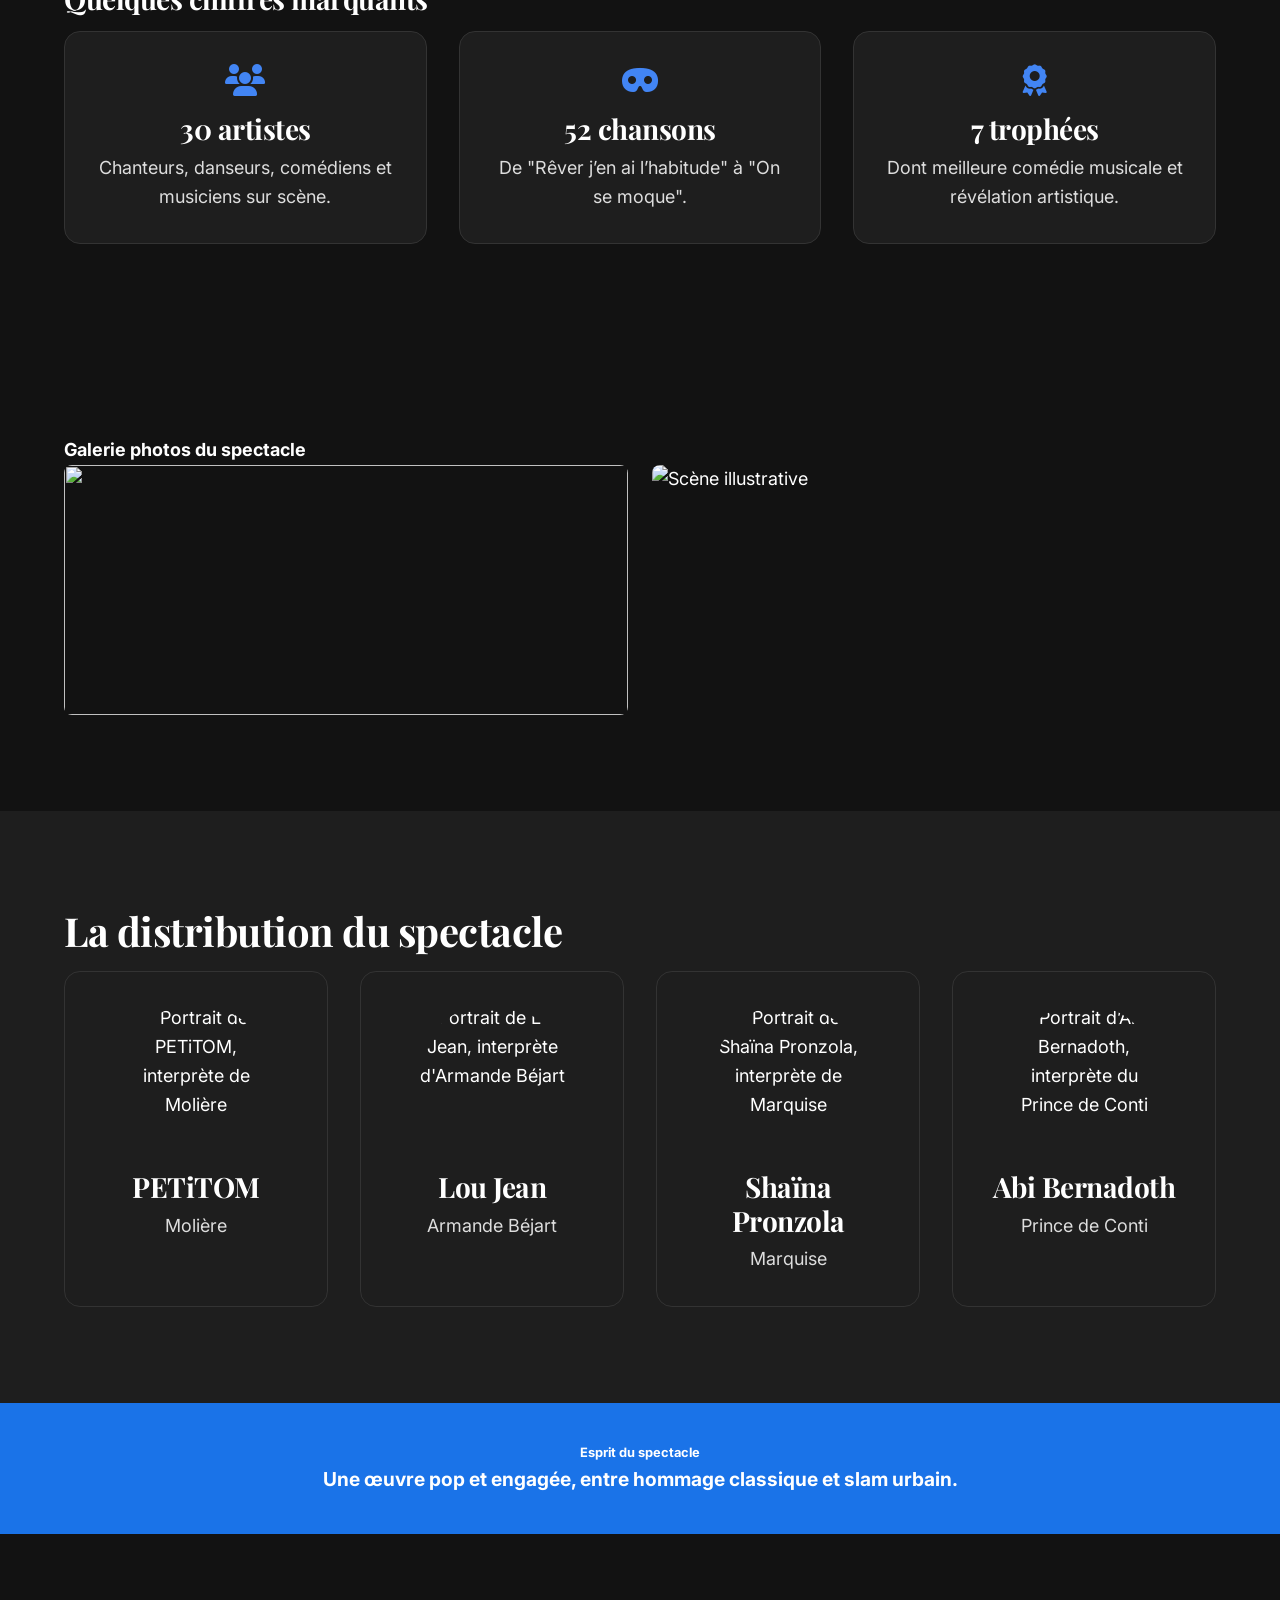
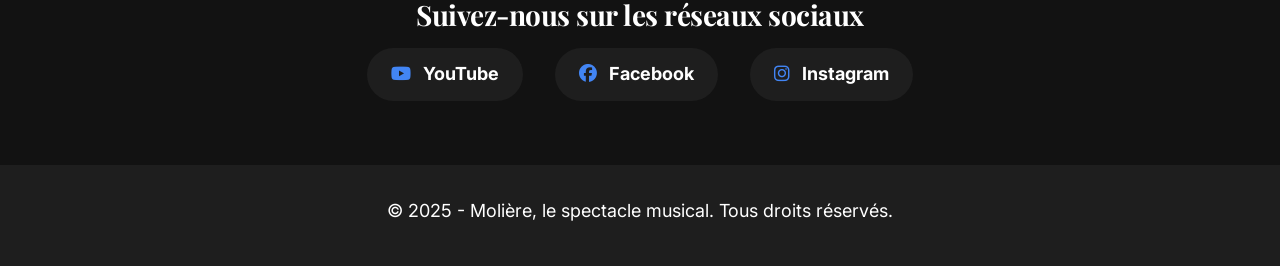
==== commit f97046d1: "Merge f83660aead696eba0081461e394e8d049f5b377f into aeeab1311a3b490e21cee42bb7f1cf2c7956bd5b" ====
--- a/infos.html
+++ b/infos.html
@@ -4,6 +4,7 @@
     <meta charset="UTF-8" />
     <meta name="viewport" content="width=device-width, initial-scale=1.0" />
     <title>Infos & Réservation – Molière, le spectacle musical</title>
+
 
     <link
       href="https://fonts.googleapis.com/css2?family=Inter:wght@400;600;700&family=Playfair+Display:wght@700&display=swap"
@@ -18,26 +19,51 @@
     />
   </head>
   <body>
-    <a href="#contenu" class="evitement" tabindex="0">Aller au contenu principal</a>
-    <nav class="navbar" role="navigation" aria-label="Navigation principale">
+    <div class="navbar">
       <div class="nav-container">
         <div>
-          <a href="index.html" tabindex="0" role="button" onkeydown="if(event.key === 'Enter') this.click();">Accueil</a>
+          <!-- Lien Accueil sans classe active, à ajouter dynamiquement si nécessaire -->
+          <a href="index.html"aria-current="page">Accueil</a>
         </div>
         <div>
-          <a href="infos.html" class="active" aria-current="page" tabindex="0" role="button" onkeydown="if(event.key === 'Enter') this.click();">Infos & Réservation</a>
-        </div>
-      </div>
-    </nav>
-
-    <main id="contenu" role="main">
-      <!-- En-tête -->
-      <header class="hero" role="banner" aria-labelledby="titre-principal">
+          <a href="infos.html"> Infos & Reservations</a>
+        </div>
+      </div>
+    </div>
+
+    <main id="contenu">
+      <!-- Section Heros -->
+      <header class="hero" role="banner">
+        <div class="svg-decoration">
+          <svg view Box="0 0 1440 320">
+            <path
+            fill="#ffb347"
+            fill-opacity="0.3"
+            d="M0,64L1440,160L1440,0L0,0Z"
+            ></path>
+          </svg>
+        </div>
         <div class="hero-content container">
-          <h1 id="titre-principal">Infos pratiques & Réservations</h1>
-          <p>Réservez vos places pour le spectacle musical de l'année !</p>
+          <img src="images/moliere.png" class="hero-image"/>
+          <div class="hero-text">
+            <h3>Molière, le spectacle musical</h3>
+            <p>La fabuleuse histoire d'un génie du théâtre français</p>
+            <a href="infos.html#billetterie" class="btn">
+              <i class="fas fa-ticket-alt"></i> <!-- Pas de alt ici pour les icônes -->
+              <span>Cliquez ici</span>
+            </a>
+          </div>  
         </div>
       </header>
+
+      <!-- Citation -->
+      <div class="bandeau-citation">
+        <h6 id="titre-citation">Citation de Molière</h6>
+        <p>
+          "Le devoir de la comédie est de corriger les hommes en les
+          divertissant." — Molière
+        </p>
+      </div>
 
       <!-- Section Infos pratiques -->
       <section
@@ -45,136 +71,191 @@
         role="region"
         aria-labelledby="titre-infos"
       >
-        <div class="container">
-          <h2 id="titre-infos">Informations pratiques pour votre venue</h2>
-          <ul class="list-points" aria-label="Informations importantes pour votre venue">
-            <li>
-              <strong>Lieu :</strong> Zénith de Paris, 211 Avenue Jean Jaurès,
-              75019 Paris
-            </li>
-            <li><strong>Dates :</strong> du 12 avril au 25 mai 2025</li>
-            <li>
-              <strong>Horaires :</strong> ouverture des portes à 19h00, début du
-              spectacle à 20h00
-            </li>
-            <li>
-              <strong>Accès :</strong> métro Porte de la Villette (ligne 7),
-              parking à proximité
-            </li>
-            <li>
-              <strong>Accessibilité :</strong> Spectacle accessible aux
-              personnes à mobilité réduite
-            </li>
-          </ul>
-        </div>
-      </section>
-
-      <!-- Carte d'accès -->
-      <section
-        class="section-intro alt-bg"
-        role="region"
-        aria-labelledby="titre-carte"
-      >
-        <div class="container">
-          <h2 id="titre-carte">Plan d'accès au Zénith de Paris</h2>
-          <iframe
-            src="https://www.google.com/maps/embed?pb=!1m18!1m12!1m3!1d2624.999893892238!2d2.388149315674998!3d48.89751557929109!2m3!1f0!2f0!3f0!3m2!1i1024!2i768!4f13.1!3m3!1m2!1s0x47e66d9d9b0ec9f3%3A0x2b5c5c6db71d93fd!2sZ%C3%A9nith%20Paris%20-%20La%20Villette!5e0!3m2!1sfr!2sfr!4v1616088277517!5m2!1sfr!2sfr"
-            width="100%"
-            height="350"
-            style="border: 0"
-            allowfullscreen
-            loading="lazy"
-            title="Carte du Zénith de Paris"
-            tabindex="0"
-          ></iframe>
-        </div>
-      </section>
-
-      <!-- Formulaire de réservation -->
-      <section class="section-intro" role="region" aria-labelledby="billetterie">
-        <div class="container">
-          <h2 id="billetterie">Réservez vos places</h2>
-
-          <form class="form-reservation" aria-labelledby="billetterie">
-            <div class="form-group">
-              <label for="prenom">Prénom <span class="required">*</span></label>
-              <input type="text" id="prenom" name="prenom" required tabindex="0" />
-            </div>
-
-            <div class="form-group">
-              <label for="nom">Nom <span class="required">*</span></label>
-              <input type="text" id="nom" name="nom" required tabindex="0" />
-            </div>
-
-            <div class="form-group">
-              <label for="email">Email <span class="required">*</span></label>
-              <input type="email" id="email" name="email" required tabindex="0" />
-            </div>
-
-            <div class="form-group">
-              <label for="places">Nombre de places <span class="required">*</span></label>
-              <input type="number" id="places" name="places" min="1" max="10" required tabindex="0" />
-              <div class="field-hint">Maximum 10 places par commande</div>
-            </div>
-
-            <div class="form-group">
-              <label for="date">Date de la représentation <span class="required">*</span></label>
-              <select id="date" name="date" required tabindex="0">
-                <option value="">Sélectionnez une date</option>
-                <option value="nantes">12 avril 2025 - Nantes</option>
-                <option value="dijon">19 avril 2025 - Dijon</option>
-                <option value="floirac">26 avril 2025 - Floirac</option>
-                <option value="toulouse">17 mai 2025 - Toulouse</option>
-                <option value="lille">23-25 mai 2025 - Lille</option>
-                <option value="caen">21-22 juin 2025 - Caen</option>
-              </select>
-            </div>
-
-            <fieldset class="form-group" aria-label="Options d'accessibilité">
-              <legend>Besoin d'un aménagement particulier ?</legend>
-              <div class="checkbox-group">
-                <input
-                  type="checkbox"
-                  id="pmr"
-                  name="accessibilite[]"
-                  value="pmr"
-                  tabindex="0"
-                />
-                <label for="pmr">Accès PMR (Personne à Mobilité Réduite)</label>
-              </div>
-              <div class="checkbox-group">
-                <input
-                  type="checkbox"
-                  id="malentendant"
-                  name="accessibilite[]"
-                  value="malentendant"
-                  tabindex="0"
-                />
-                <label for="malentendant">Aide pour malentendants</label>
-              </div>
-            </fieldset>
-
-            <div class="form-group">
-              <label for="message">Message (optionnel)</label>
-              <textarea id="message" name="message" placeholder="Votre message ou demande particulière" tabindex="0"></textarea>
-            </div>
-
-            <div class="form-actions">
-              <button type="submit" class="btn" aria-label="Envoyer le formulaire de réservation" tabindex="0">
-                <i class="fas fa-paper-plane" aria-hidden="true"></i>
-                <span>Envoyer ma réservation</span>
-              </button>
-              <p class="required-fields"><span class="required">*</span> Champs obligatoires</p>
-            </div>
-          </form>
-        </div>
-      </section>
-    </main>
-
-    <footer class="footer" role="contentinfo" aria-label="Informations légales et copyright">
-      <div class="container">
-        <p>&copy; 2025 – Molière, le spectacle musical. Tous droits réservés.</p>
-      </div>
-    </footer>
-  </body>
-</html>
+        <div class="container grid grid-2">
+          <div>
+            <h2 id="titre-intro">
+              Présentation du spectacle : Molière, rockstar du Grand Siècle
+            </h2>
+            <p>
+              Molière, le spectacle musical - aussi connu comme "Molière,
+              l'opéra urbain" - est une comédie musicale française imaginée par
+              Dove Attia et mise en scène par Ladislas Chollat.
+            </p>
+            <p>
+              Ce spectacle retrace avec fougue et audace le destin de
+              Jean-Baptiste Poquelin, de ses débuts dans l’Illustre Théâtre à sa
+              consécration auprès de Louis XIV.
+            </p>
+            <p>
+              <strong>400 000 spectateurs</strong> en un an,
+              <strong>7 récompenses majeures</strong>,
+              <strong>52 chansons originales</strong>… Un phénomène culturel
+              unique en France.
+            </p>
+          </div>
+          <img
+            src="images/scene1.png"
+            alt="Image d'une belle scène"
+            class="section-image"
+          />
+        </div>
+        </section>
+         <!-- Points forts -->
+      <div
+      class="section-intro alt-bg"
+      role="region"
+      aria-labelledby="titre-points"
+    >
+      <div class="container">
+        <h4 id="titre-points">Les points forts du spectacle</h4>
+        <p>52 chansons originales mêlant slam, opéra urbain et pop.</p>
+        <p>Une scénographie moderne avec décors mobiles et effets visuels.</p>
+        <p>
+          Un hommage vibrant à Molière, dramaturge rebelle et visionnaire.
+        </p>
+        <p>Une troupe de 30 artistes pluridisciplinaires.</p>
+        <p>Des anachronismes créatifs qui dynamitent les codes classiques.</p>
+      </div>
+    </div>
+
+    <!-- Chiffres clés -->
+    <section
+      class="section-chiffres"
+      role="region"
+      aria-labelledby="titre-chiffres"
+    >
+      <div class="container">
+        <h3 id="titre-chiffres">Quelques chiffres marquants</h3>
+        <div class="cards">
+          <div class="card">
+            <i class="fas fa-users"></i> <!-- Pas d'attribut alt ici -->
+            <h3>30 artistes</h3>
+            <p>Chanteurs, danseurs, comédiens et musiciens sur scène.</p>
+          </div>
+          <div class="card">
+            <i class="fas fa-mask"></i> <!-- Pas d'attribut alt ici -->
+            <h3>52 chansons</h3>
+            <p>De "Rêver j’en ai l’habitude" à "On se moque".</p>
+          </div>
+          <div class="card">
+            <i class="fas fa-award"></i> <!-- Pas d'attribut alt ici -->
+            <h3>7 trophées</h3>
+            <p>Dont meilleure comédie musicale et révélation artistique.</p>
+          </div>
+        </div>
+      </div>
+    </section>
+
+    <!-- Galerie -->
+    <section
+      class="section-intro"
+      role="region"
+      aria-labelledby="titre-galerie"
+    >
+      <div class="container">
+        <h4 id="titre-galerie">Galerie photos du spectacle</h4>
+        <div class="gallery">
+          <img src="images/scene1.png" />
+          <img src="images/scene2.jpg" alt="Scène illustrative" />
+        </div>
+      </div>
+    </section>
+
+    <!-- Distribution -->
+    <section
+      class="section-intro alt-bg"
+      role="region"
+      aria-labelledby="titre-distribution"
+    >
+      <div class="container">
+        <h2 id="titre-distribution">La distribution du spectacle</h2>
+        <div class="cards">
+          <div class="card">
+            <img
+              src="images/petitom.jpg"
+              alt="Portrait de PETiTOM, interprète de Molière"
+            />
+            <h3>PETiTOM</h3>
+            <p>Molière</p>
+          </div>
+          <div class="card">
+            <img
+              src="images/loujean.png"
+              alt="Portrait de Lou Jean, interprète d'Armande Béjart"
+            />
+            <h3>Lou Jean</h3>
+            <p>Armande Béjart</p>
+          </div>
+          <div class="card">
+            <img
+              src="images/shaina.jpeg"
+              alt="Portrait de Shaïna Pronzola, interprète de Marquise"
+            />
+            <h3>Shaïna Pronzola</h3>
+            <p>Marquise</p>
+          </div>
+          <div class="card">
+            <img
+              src="images/abi.jpg"
+              alt="Portrait d’Abi Bernadoth, interprète du Prince de Conti"
+            />
+            <h3>Abi Bernadoth</h3>
+            <p>Prince de Conti</p>
+          </div>
+        </div>
+      </div>
+    </section>
+
+    <!-- Bandeau storytelling -->
+    <div class="bandeau-citation">
+      <h6 id="titre-story">Esprit du spectacle</h6>
+      <p>Une œuvre pop et engagée, entre hommage classique et slam urbain.</p>
+    </div>
+
+    <!-- Réseaux sociaux -->
+    <section
+      class="section-reseaux"
+      role="region"
+      aria-labelledby="titre-reseaux"
+    >
+      <div class="container">
+        <h3 id="titre-reseaux">Suivez-nous sur les réseaux sociaux</h3>
+        <div class="reseaux-links">
+          <a
+            href="https://www.youtube.com/channel/UCc5t5wb25TAO4bCA1d8yMrQ"
+            target="_blank"
+            rel="noopener noreferrer"
+            aria-label="Chaîne YouTube officielle du spectacle Molière"
+          >
+            <i class="fab fa-youtube"></i> YouTube
+          </a>
+          <a
+            href="https://www.facebook.com/moliereloperaurbain/?locale=fr_FR"
+            target="_blank"
+            rel="noopener noreferrer"
+            aria-label="Page Facebook officielle du spectacle Molière"
+          >
+            <i class="fab fa-facebook"></i> Facebook
+          </a>
+          <a
+            href="https://www.instagram.com/molierelespectaclemusical/"
+            target="_blank"
+            rel="noopener noreferrer"
+            aria-label="Profil Instagram du spectacle Molière"
+          >
+            <i class="fab fa-instagram"></i> Instagram
+          </a>
+        </div>
+      </div>
+    </section>
+  </main>
+
+  <div class="footer">
+    <div class="container">
+      <p>
+        &copy; 2025 - Molière, le spectacle musical. Tous droits réservés.
+      </p>
+    </div>
+  </div>
+</body>
+</html> 
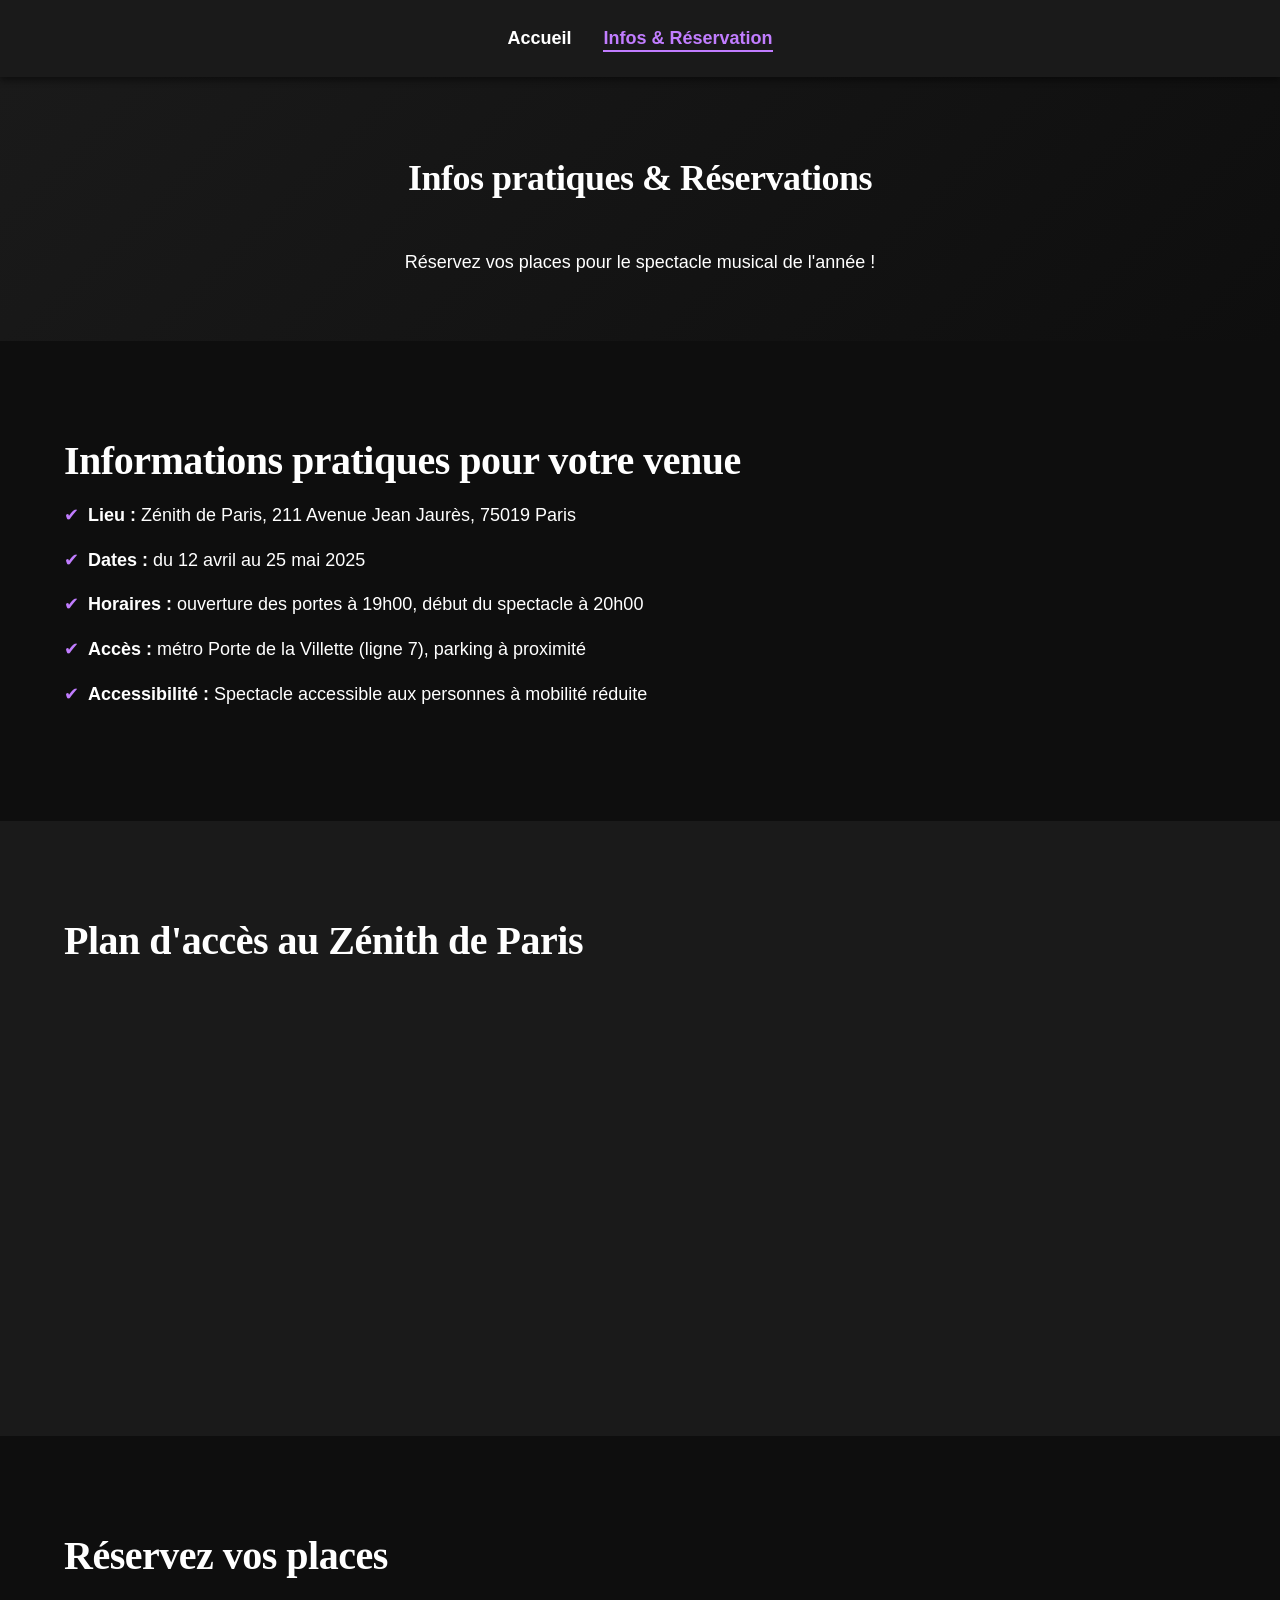
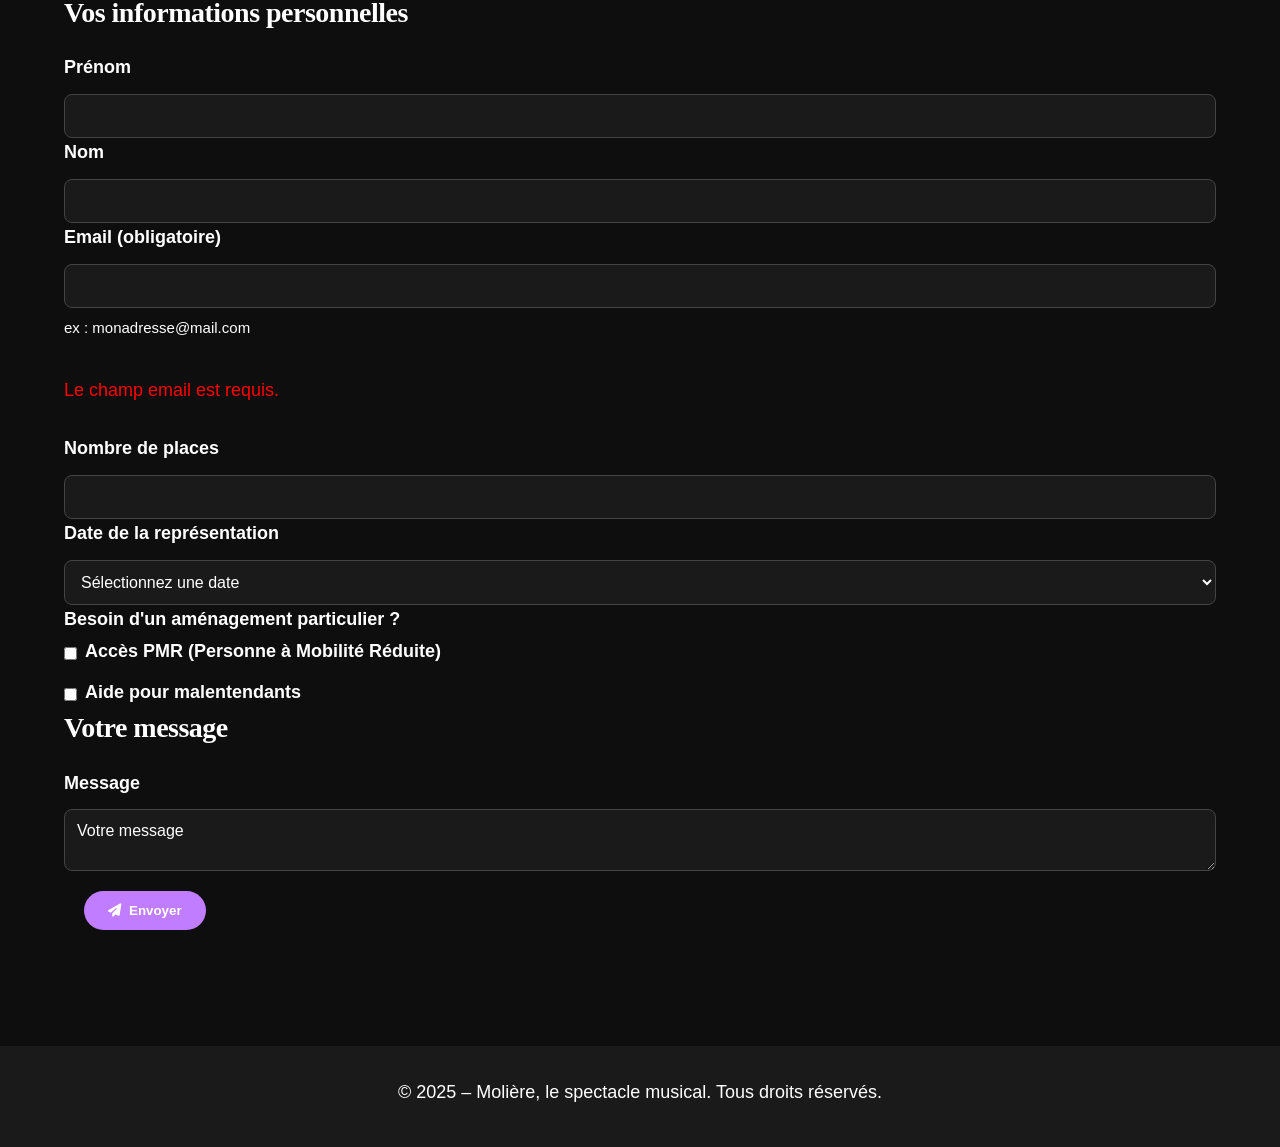
==== commit 1f61ee8a: "Merge 1649f571e579430744b4254be215c42eb7dcd1a5 into aeeab1311a3b490e21cee42bb7f1cf2c7956bd5b" ====
--- a/infos.html
+++ b/infos.html
@@ -4,66 +4,30 @@
     <meta charset="UTF-8" />
     <meta name="viewport" content="width=device-width, initial-scale=1.0" />
     <title>Infos & Réservation – Molière, le spectacle musical</title>
-
-
-    <link
-      href="https://fonts.googleapis.com/css2?family=Inter:wght@400;600;700&family=Playfair+Display:wght@700&display=swap"
-      rel="stylesheet"
-    />
-
+    <link rel="preconnect" href="https://fonts.googleapis.com/css2?family=Inter:wght@400;600;700&family=Playfair+Display:wght@700&display=swap"/>
     <link rel="stylesheet" href="style.css" />
-    <link
-      rel="stylesheet"
-      href="https://cdnjs.cloudflare.com/ajax/libs/font-awesome/6.4.0/css/all.min.css"
-      crossorigin="anonymous"
-    />
+    <link rel="stylesheet" href="https://cdnjs.cloudflare.com/ajax/libs/font-awesome/6.4.0/css/all.min.css" referrerpolicy="no-referrer"/>
   </head>
   <body>
     <div class="navbar">
       <div class="nav-container">
         <div>
-          <!-- Lien Accueil sans classe active, à ajouter dynamiquement si nécessaire -->
-          <a href="index.html"aria-current="page">Accueil</a>
+          <a href="index.html">Accueil</a>
         </div>
         <div>
-          <a href="infos.html"> Infos & Reservations</a>
+          <a href="infos.html" class="active" aria-current="page">Infos & Réservation</a>
         </div>
       </div>
     </div>
 
     <main id="contenu">
-      <!-- Section Heros -->
+      <!-- En-tête -->
       <header class="hero" role="banner">
-        <div class="svg-decoration">
-          <svg view Box="0 0 1440 320">
-            <path
-            fill="#ffb347"
-            fill-opacity="0.3"
-            d="M0,64L1440,160L1440,0L0,0Z"
-            ></path>
-          </svg>
-        </div>
         <div class="hero-content container">
-          <img src="images/moliere.png" class="hero-image"/>
-          <div class="hero-text">
-            <h3>Molière, le spectacle musical</h3>
-            <p>La fabuleuse histoire d'un génie du théâtre français</p>
-            <a href="infos.html#billetterie" class="btn">
-              <i class="fas fa-ticket-alt"></i> <!-- Pas de alt ici pour les icônes -->
-              <span>Cliquez ici</span>
-            </a>
-          </div>  
+          <h1>Infos pratiques & Réservations</h1>
+          <p>Réservez vos places pour le spectacle musical de l'année !</p>
         </div>
       </header>
-
-      <!-- Citation -->
-      <div class="bandeau-citation">
-        <h6 id="titre-citation">Citation de Molière</h6>
-        <p>
-          "Le devoir de la comédie est de corriger les hommes en les
-          divertissant." — Molière
-        </p>
-      </div>
 
       <!-- Section Infos pratiques -->
       <section
@@ -71,191 +35,125 @@
         role="region"
         aria-labelledby="titre-infos"
       >
-        <div class="container grid grid-2">
+        <div class="container">
+          <h2 id="titre-infos">Informations pratiques pour votre venue</h2>
+          <ul class="list-points">
+            <li>
+              <strong>Lieu :</strong> Zénith de Paris, 211 Avenue Jean Jaurès,
+              75019 Paris
+            </li>
+            <li><strong>Dates :</strong> du 12 avril au 25 mai 2025</li>
+            <li>
+              <strong>Horaires :</strong> ouverture des portes à 19h00, début du
+              spectacle à 20h00
+            </li>
+            <li>
+              <strong>Accès :</strong> métro Porte de la Villette (ligne 7),
+              parking à proximité
+            </li>
+            <li>
+              <strong>Accessibilité :</strong> Spectacle accessible aux
+              personnes à mobilité réduite
+            </li>
+          </ul>
+        </div>
+      </section>
+
+      <!-- Carte d'accès -->
+      <section
+        class="section-intro alt-bg"
+        role="region"
+        aria-labelledby="titre-carte"
+      >
+        <div class="container">
+          <h2 id="titre-carte">Plan d'accès au Zénith de Paris</h2>
+          <iframe
+            src="https://www.google.com/maps/embed?pb=!1m18!1m12!1m3!1d2624.999893892238!2d2.388149315674998!3d48.89751557929109!2m3!1f0!2f0!3f0!3m2!1i1024!2i768!4f13.1!3m3!1m2!1s0x47e66d9d9b0ec9f3%3A0x2b5c5c6db71d93fd!2sZ%C3%A9nith%20Paris%20-%20La%20Villette!5e0!3m2!1sfr!2sfr!4v1616088277517!5m2!1sfr!2sfr"
+            width="100%"
+            height="350"
+            style="border: 0"
+            allowfullscreen
+            loading="lazy"
+            title="Carte du Zénith de Paris"
+            tabindex="-1"
+          ></iframe>
+        </div>
+      </section>
+
+      <!-- Formulaire de réservation -->
+      <div class="section-intro">
+        <div class="container">
+          <h2>Réservez vos places</h2>
+
           <div>
-            <h2 id="titre-intro">
-              Présentation du spectacle : Molière, rockstar du Grand Siècle
-            </h2>
-            <p>
-              Molière, le spectacle musical - aussi connu comme "Molière,
-              l'opéra urbain" - est une comédie musicale française imaginée par
-              Dove Attia et mise en scène par Ladislas Chollat.
-            </p>
-            <p>
-              Ce spectacle retrace avec fougue et audace le destin de
-              Jean-Baptiste Poquelin, de ses débuts dans l’Illustre Théâtre à sa
-              consécration auprès de Louis XIV.
-            </p>
-            <p>
-              <strong>400 000 spectateurs</strong> en un an,
-              <strong>7 récompenses majeures</strong>,
-              <strong>52 chansons originales</strong>… Un phénomène culturel
-              unique en France.
-            </p>
-          </div>
-          <img
-            src="images/scene1.png"
-            alt="Image d'une belle scène"
-            class="section-image"
-          />
-        </div>
-        </section>
-         <!-- Points forts -->
-      <div
-      class="section-intro alt-bg"
-      role="region"
-      aria-labelledby="titre-points"
-    >
-      <div class="container">
-        <h4 id="titre-points">Les points forts du spectacle</h4>
-        <p>52 chansons originales mêlant slam, opéra urbain et pop.</p>
-        <p>Une scénographie moderne avec décors mobiles et effets visuels.</p>
-        <p>
-          Un hommage vibrant à Molière, dramaturge rebelle et visionnaire.
-        </p>
-        <p>Une troupe de 30 artistes pluridisciplinaires.</p>
-        <p>Des anachronismes créatifs qui dynamitent les codes classiques.</p>
-      </div>
-    </div>
+            <div class="form-group">
+              <h3>Vos informations personnelles</h3>
+              <label for="prenom">Prénom</label>
+              <input type="text" id="prenom" name="prenom" />
+            </div>
 
-    <!-- Chiffres clés -->
-    <section
-      class="section-chiffres"
-      role="region"
-      aria-labelledby="titre-chiffres"
-    >
-      <div class="container">
-        <h3 id="titre-chiffres">Quelques chiffres marquants</h3>
-        <div class="cards">
-          <div class="card">
-            <i class="fas fa-users"></i> <!-- Pas d'attribut alt ici -->
-            <h3>30 artistes</h3>
-            <p>Chanteurs, danseurs, comédiens et musiciens sur scène.</p>
-          </div>
-          <div class="card">
-            <i class="fas fa-mask"></i> <!-- Pas d'attribut alt ici -->
-            <h3>52 chansons</h3>
-            <p>De "Rêver j’en ai l’habitude" à "On se moque".</p>
-          </div>
-          <div class="card">
-            <i class="fas fa-award"></i> <!-- Pas d'attribut alt ici -->
-            <h3>7 trophées</h3>
-            <p>Dont meilleure comédie musicale et révélation artistique.</p>
+            <div class="form-group">
+              <label for="nom">Nom</label>
+              <input type="text" id="nom" name="nom" />
+            </div>
+
+            <div class="form-group">
+              <label for="email">Email (obligatoire)</label>
+              <input type="email" id="email" name="email" required autocomplete="email" />
+              <small>ex : monadresse@mail.com</small><br />
+            </div>
+            <div aria-live="polite" style="color:red;">Le champ email est requis.</div><br />
+
+            <div class="form-group">
+              <label for="places">Nombre de places</label>
+              <input type="number" id="places" name="places" />
+            </div>
+
+            <div class="form-group">
+              <label for="date">Date de la représentation</label>
+              <select id="date" name="date">
+                <option>Sélectionnez une date</option>
+                <option>12 avril 2025 - Nantes</option>
+                <option>19 avril 2025 - Dijon</option>
+                <option>26 avril 2025 - Floirac</option>
+                <option>17 mai 2025 - Toulouse</option>
+                <option>23-25 mai 2025 - Lille</option>
+                <option>21-22 juin 2025 - Caen</option>
+              </select>
+            </div>
+
+            <fieldset class="form-group">
+              <legend>Besoin d'un aménagement particulier ?</legend>
+              <div>
+                <input type="checkbox" id="pmr" name="accessibilite[]" value="pmr" />
+                <label for="pmr">Accès PMR (Personne à Mobilité Réduite)</label>
+              </div>
+              <div>
+                <input type="checkbox" id="malentendant" name="accessibilite[]" value="malentendant" />
+                <label for="malentendant">Aide pour malentendants</label>
+              </div>
+            </fieldset>
+
+            <div class="form-group">
+              <h3>Votre message</h3>
+              <label for="message">Message</label>
+              <textarea id="message" name="message" placeholder="Votre message"></textarea>
+            </div>
+            <button type="submit" class="btn" aria-labelledby="send-instruction">
+              <i class="fas fa-paper-plane" aria-hidden="true"></i>
+              <span>Envoyer</span>
+            </button>
           </div>
         </div>
       </div>
-    </section>
+    </main>
 
-    <!-- Galerie -->
-    <section
-      class="section-intro"
-      role="region"
-      aria-labelledby="titre-galerie"
-    >
+    <div class="footer">
       <div class="container">
-        <h4 id="titre-galerie">Galerie photos du spectacle</h4>
-        <div class="gallery">
-          <img src="images/scene1.png" />
-          <img src="images/scene2.jpg" alt="Scène illustrative" />
-        </div>
+        <p>
+          &copy; 2025 – Molière, le spectacle musical. Tous droits réservés.
+        </p>
       </div>
-    </section>
-
-    <!-- Distribution -->
-    <section
-      class="section-intro alt-bg"
-      role="region"
-      aria-labelledby="titre-distribution"
-    >
-      <div class="container">
-        <h2 id="titre-distribution">La distribution du spectacle</h2>
-        <div class="cards">
-          <div class="card">
-            <img
-              src="images/petitom.jpg"
-              alt="Portrait de PETiTOM, interprète de Molière"
-            />
-            <h3>PETiTOM</h3>
-            <p>Molière</p>
-          </div>
-          <div class="card">
-            <img
-              src="images/loujean.png"
-              alt="Portrait de Lou Jean, interprète d'Armande Béjart"
-            />
-            <h3>Lou Jean</h3>
-            <p>Armande Béjart</p>
-          </div>
-          <div class="card">
-            <img
-              src="images/shaina.jpeg"
-              alt="Portrait de Shaïna Pronzola, interprète de Marquise"
-            />
-            <h3>Shaïna Pronzola</h3>
-            <p>Marquise</p>
-          </div>
-          <div class="card">
-            <img
-              src="images/abi.jpg"
-              alt="Portrait d’Abi Bernadoth, interprète du Prince de Conti"
-            />
-            <h3>Abi Bernadoth</h3>
-            <p>Prince de Conti</p>
-          </div>
-        </div>
-      </div>
-    </section>
-
-    <!-- Bandeau storytelling -->
-    <div class="bandeau-citation">
-      <h6 id="titre-story">Esprit du spectacle</h6>
-      <p>Une œuvre pop et engagée, entre hommage classique et slam urbain.</p>
     </div>
-
-    <!-- Réseaux sociaux -->
-    <section
-      class="section-reseaux"
-      role="region"
-      aria-labelledby="titre-reseaux"
-    >
-      <div class="container">
-        <h3 id="titre-reseaux">Suivez-nous sur les réseaux sociaux</h3>
-        <div class="reseaux-links">
-          <a
-            href="https://www.youtube.com/channel/UCc5t5wb25TAO4bCA1d8yMrQ"
-            target="_blank"
-            rel="noopener noreferrer"
-            aria-label="Chaîne YouTube officielle du spectacle Molière"
-          >
-            <i class="fab fa-youtube"></i> YouTube
-          </a>
-          <a
-            href="https://www.facebook.com/moliereloperaurbain/?locale=fr_FR"
-            target="_blank"
-            rel="noopener noreferrer"
-            aria-label="Page Facebook officielle du spectacle Molière"
-          >
-            <i class="fab fa-facebook"></i> Facebook
-          </a>
-          <a
-            href="https://www.instagram.com/molierelespectaclemusical/"
-            target="_blank"
-            rel="noopener noreferrer"
-            aria-label="Profil Instagram du spectacle Molière"
-          >
-            <i class="fab fa-instagram"></i> Instagram
-          </a>
-        </div>
-      </div>
-    </section>
-  </main>
-
-  <div class="footer">
-    <div class="container">
-      <p>
-        &copy; 2025 - Molière, le spectacle musical. Tous droits réservés.
-      </p>
-    </div>
-  </div>
-</body>
-</html> +  </body>
+</html>
--- a/style.css
+++ b/style.css
@@ -1,18 +1,17 @@
 :root {
-  --color-bg: #121212;
+  --color-bg: #0e0e0e;
   --color-text: #ffffff;
-  --color-secondary-text: #dddddd;
-  --color-accent: #4285f4;
-  --color-accent-light: #5e97f6;
-  --color-card-bg: #1e1e1e;
-  --color-hover-bg: #2a2a2a;
-  --color-focus-outline: #4285f4;
-  --color-bandeau-bg: #1a73e8;
-  --color-bandeau-text: #ffffff;
-  --color-footer-bg: #1e1e1e;
-  --color-svg: #4285f4;
+  --color-secondary-text: #ffffff;
+  --color-accent: #c17dff;
+  --color-accent-light: #d6a3ff;
+  --color-card-bg: #1a1a1a;
+  --color-hover-bg: #292929;
+  --color-focus-outline: #c17dff;
+  --color-bandeau-bg: #c17dff;
+  --color-bandeau-text: #fff;
+  --color-footer-bg: #1a1a1a;
+  --color-svg: #c17dff;
   --color-focus-bg: transparent;
-  --color-accent-dark: #3367d6;
 }
 
 /* RESET + BASE */
@@ -56,16 +55,10 @@
   font-size: 1.75rem;
 }
 
-/* Styles pour les liens */
 a {
   color: var(--color-text);
   text-decoration: none;
-}
-
-a:hover,
-a:active {
-  color: var(--color-accent);
-  text-decoration: underline;
+  transition: color 0.3s ease;
 }
 
 a:focus,
@@ -96,12 +89,12 @@
 
 /* NAVBAR */
 .navbar {
-  background-color: #1e1e1e;
+  background-color: var(--color-card-bg);
   padding: 1.5rem 0;
   position: sticky;
   top: 0;
   z-index: 1000;
-  box-shadow: 0 4px 6px rgba(0, 0, 0, 0.3);
+  box-shadow: 0 4px 6px rgba(0, 0, 0, 0.4);
 }
 
 .nav-container {
@@ -114,7 +107,6 @@
   font-size: 1.125rem;
   font-weight: 600;
   position: relative;
-  color: #ffffff;
 }
 
 .navbar a::after {
@@ -122,7 +114,7 @@
   position: absolute;
   width: 0%;
   height: 2px;
-  background: #4285f4;
+  background: var(--color-accent);
   left: 0;
   bottom: -4px;
   transition: width 0.3s ease;
@@ -134,12 +126,12 @@
 }
 
 .navbar a.active {
-  color: #4285f4;
+  color: var(--color-accent);
 }
 
 /* HERO */
 .hero {
-  background: linear-gradient(135deg, #1e1e1e, #121212);
+  background: linear-gradient(135deg, var(--color-card-bg), var(--color-bg));
   padding: 5rem 0 4rem 0;
   position: relative;
   overflow: hidden;
@@ -183,28 +175,26 @@
 }
 
 /* BOUTONS */
-/* Styles pour les boutons */
 .btn {
-  background-color: #4285f4;
-  color: #ffffff;
-  border: 2px solid transparent;
-  padding: 0.75rem;
-  border-radius: 0.25rem;
-  cursor: pointer;
-  text-decoration: none;
   display: inline-flex;
   align-items: center;
-  gap: 0.5rem;
-}
-
-.btn:hover {
-  background-color: #3367d6;
-  color: #ffffff;
-}
-
+  gap: 0.75rem;
+  background-color: var(--color-accent);
+  color: var(--color-bandeau-text);
+  padding: 0.75rem 1.5rem;
+  border-radius: 50px;
+  font-weight: bold;
+  transition: background 0.3s ease;
+  font-family: "Inter", sans-serif;
+  margin: 20px;
+}
+
+.btn:hover,
 .btn:focus {
-  outline: 2px solid #ffffff;
-  outline-offset: 2px;
+  background-color: var(--color-accent-light);
+  color: var(--color-bandeau-text);
+  outline: none;
+  outline-offset: 0;
 }
 
 /* BANDEAUX */
@@ -285,12 +275,12 @@
 }
 
 .card {
-  background-color: #1e1e1e;
+  background-color: var(--color-hover-bg);
   padding: 2rem;
   border-radius: 1rem;
   text-align: center;
   transition: transform 0.3s ease, background 0.3s ease;
-  border: 1px solid #333333;
+  border: 1px solid #444;
   display: flex;
   flex-direction: column;
   align-items: center;
@@ -308,13 +298,13 @@
 .card i {
   font-size: 2rem;
   margin-bottom: 1rem;
-  color: #4285f4;
+  color: var(--color-accent);
 }
 
 .card:hover,
 .card:focus-within {
   transform: translateY(-5px);
-  background-color: #2a2a2a;
+  background-color: #444;
 }
 
 .card h3 {
@@ -362,25 +352,23 @@
   display: inline-flex;
   align-items: center;
   gap: 0.75rem;
-  background-color: #1e1e1e;
+  background-color: var(--color-card-bg);
   padding: 0.75rem 1.5rem;
   border-radius: 50px;
   font-weight: bold;
   transition: background 0.3s ease, transform 0.3s ease;
-  cursor: pointer;
 }
 
 .reseaux-links a i {
-  color: #4285f4;
+  color: var(--color-accent);
 }
 
 .reseaux-links a:hover,
 .reseaux-links a:focus {
-  background-color: #2a2a2a;
+  background-color: var(--color-hover-bg);
   transform: translateY(-2px);
-  outline: 3px solid #4285f4;
+  outline: 3px solid var(--color-focus-outline);
   outline-offset: 4px;
-  text-decoration: underline;
 }
 
 /* FOOTER */
@@ -418,34 +406,6 @@
   margin-bottom: 0.25rem;
 }
 
-/* Styles pour les champs obligatoires */
-.required {
-  color: #ff6b6b;
-  margin-left: 0.25rem;
-}
-
-.required-fields {
-  font-size: 0.9rem;
-  margin-top: 1rem;
-  color: var(--color-secondary-text);
-}
-
-/* Indications supplémentaires */
-.field-hint {
-  font-size: 0.9rem;
-  color: var(--color-secondary-text);
-  margin-top: 0.25rem;
-}
-
-/* Groupe de cases à cocher */
-.checkbox-group {
-  display: flex;
-  align-items: center;
-  gap: 0.5rem;
-  margin-bottom: 0.5rem;
-}
-
-/* Styles pour les champs */
 input[type="text"],
 input[type="email"],
 input[type="number"],
@@ -454,17 +414,11 @@
   width: 100%;
   padding: 0.75rem;
   border-radius: 0.5rem;
-  border: 1px solid #4285f4;
-  background-color: #1e1e1e;
-  color: #ffffff;
+  border: 1px solid #444;
+  background-color: var(--color-card-bg);
+  color: var(--color-text);
   font-family: "Inter", sans-serif;
   font-size: 1rem;
-}
-
-/* Styles pour les champs invalides */
-input:invalid,
-select:invalid {
-  border-color: #ea4335;
 }
 
 fieldset.form-group {
@@ -473,6 +427,12 @@
   margin: 0;
 }
 
+fieldset.form-group div {
+  display: flex;
+  align-items: center;
+  gap: 0.5rem;
+}
+
 fieldset.form-group input[type="checkbox"] {
   width: auto;
   height: auto;
@@ -480,34 +440,40 @@
 
 textarea {
   resize: vertical;
-  min-height: 100px;
-}
-
-input::placeholder,
-textarea::placeholder {
-  color: #cccccc;
-}
-
-input:focus,
-select:focus,
-textarea:focus {
-  outline: 2px solid var(--color-text);
-  outline-offset: 2px;
-  background-color: #444444;
-}
-
-/* Actions du formulaire */
-.form-actions {
-  display: flex;
-  flex-direction: column;
-  align-items: flex-start;
-  gap: 1rem;
-  margin-top: 1rem;
-}
-
-.form-actions .btn {
+}
+
+.section-intro input::placeholder,
+.section-intro textarea::placeholder {
+  color: var(--color-secondary-text);
+}
+
+.section-intro input:focus,
+.section-intro select:focus,
+.section-intro textarea:focus {
+  outline: none;
+  background-color: var(--color-card-bg);
+}
+
+.section-intro .btn {
+  display: inline-flex;
+  align-items: center;
+  gap: 0.5rem;
+  background-color: var(--color-accent);
+  color: var(--color-bandeau-text);
   padding: 0.75rem 1.5rem;
+  border-radius: 50px;
+  border: none;
+  cursor: pointer;
   font-weight: bold;
+  font-family: "Inter", sans-serif;
+  transition: background 0.3s ease;
+}
+
+
+.section-intro .btn:hover,
+.section-intro .btn:focus {
+  background-color: var(--color-accent);
+  outline: none;
 }
 
 /* Responsive */
@@ -537,76 +503,5 @@
     width: 100%;
     justify-content: center;
   }
-}
-
-/* Styles pour la navigation au clavier */
-:focus {
-    outline: none;
-}
-
-a:focus,
-button:focus,
-input:focus,
-select:focus,
-textarea:focus,
-[role="button"]:focus,
-[tabindex="0"]:focus {
-    outline: 3px solid #4285f4;
-    outline-offset: 3px;
-    box-shadow: 0 0 0 3px rgba(66, 133, 244, 0.3);
-    background-color: rgba(66, 133, 244, 0.1);
-    text-decoration: underline;
-}
-
-/* Suppression des styles de focus pour les éléments textuels */
-p[tabindex="0"]:focus,
-li[tabindex="0"]:focus,
-div[tabindex="0"]:focus {
-    background-color: transparent;
-    padding: 0;
-    border-radius: 0;
-    outline: none;
-    box-shadow: none;
-    text-decoration: none;
-}
-
-/* Focus spécifique pour le skip link */
-.evitement:focus {
-    outline: 3px solid #4285f4;
-    outline-offset: 3px;
-    background-color: #1e1e1e;
-    color: #ffffff;
-    padding: 0.5rem 1rem;
-    position: fixed;
-    top: 0.5rem;
-    left: 0.5rem;
-    z-index: 9999;
-    opacity: 1;
-    transform: translateY(0);
-    text-decoration: underline;
-}
-
-.evitement {
-    position: absolute;
-    opacity: 0;
-    transform: translateY(-100%);
-    transition: transform 0.3s, opacity 0.3s;
-}
-
-a[role="button"] {
-  cursor: pointer;
-  user-select: none;
-}
-
-a[role="button"]:focus {
-  outline: 3px solid #4285f4;
-  outline-offset: 3px;
-  box-shadow: 0 0 0 3px rgba(66, 133, 244, 0.3);
-  background-color: rgba(66, 133, 244, 0.1);
-  text-decoration: underline;
-}
-
-a[role="button"]:active {
-  transform: translateY(1px);
-  opacity: 0.9;
-}
+  
+}
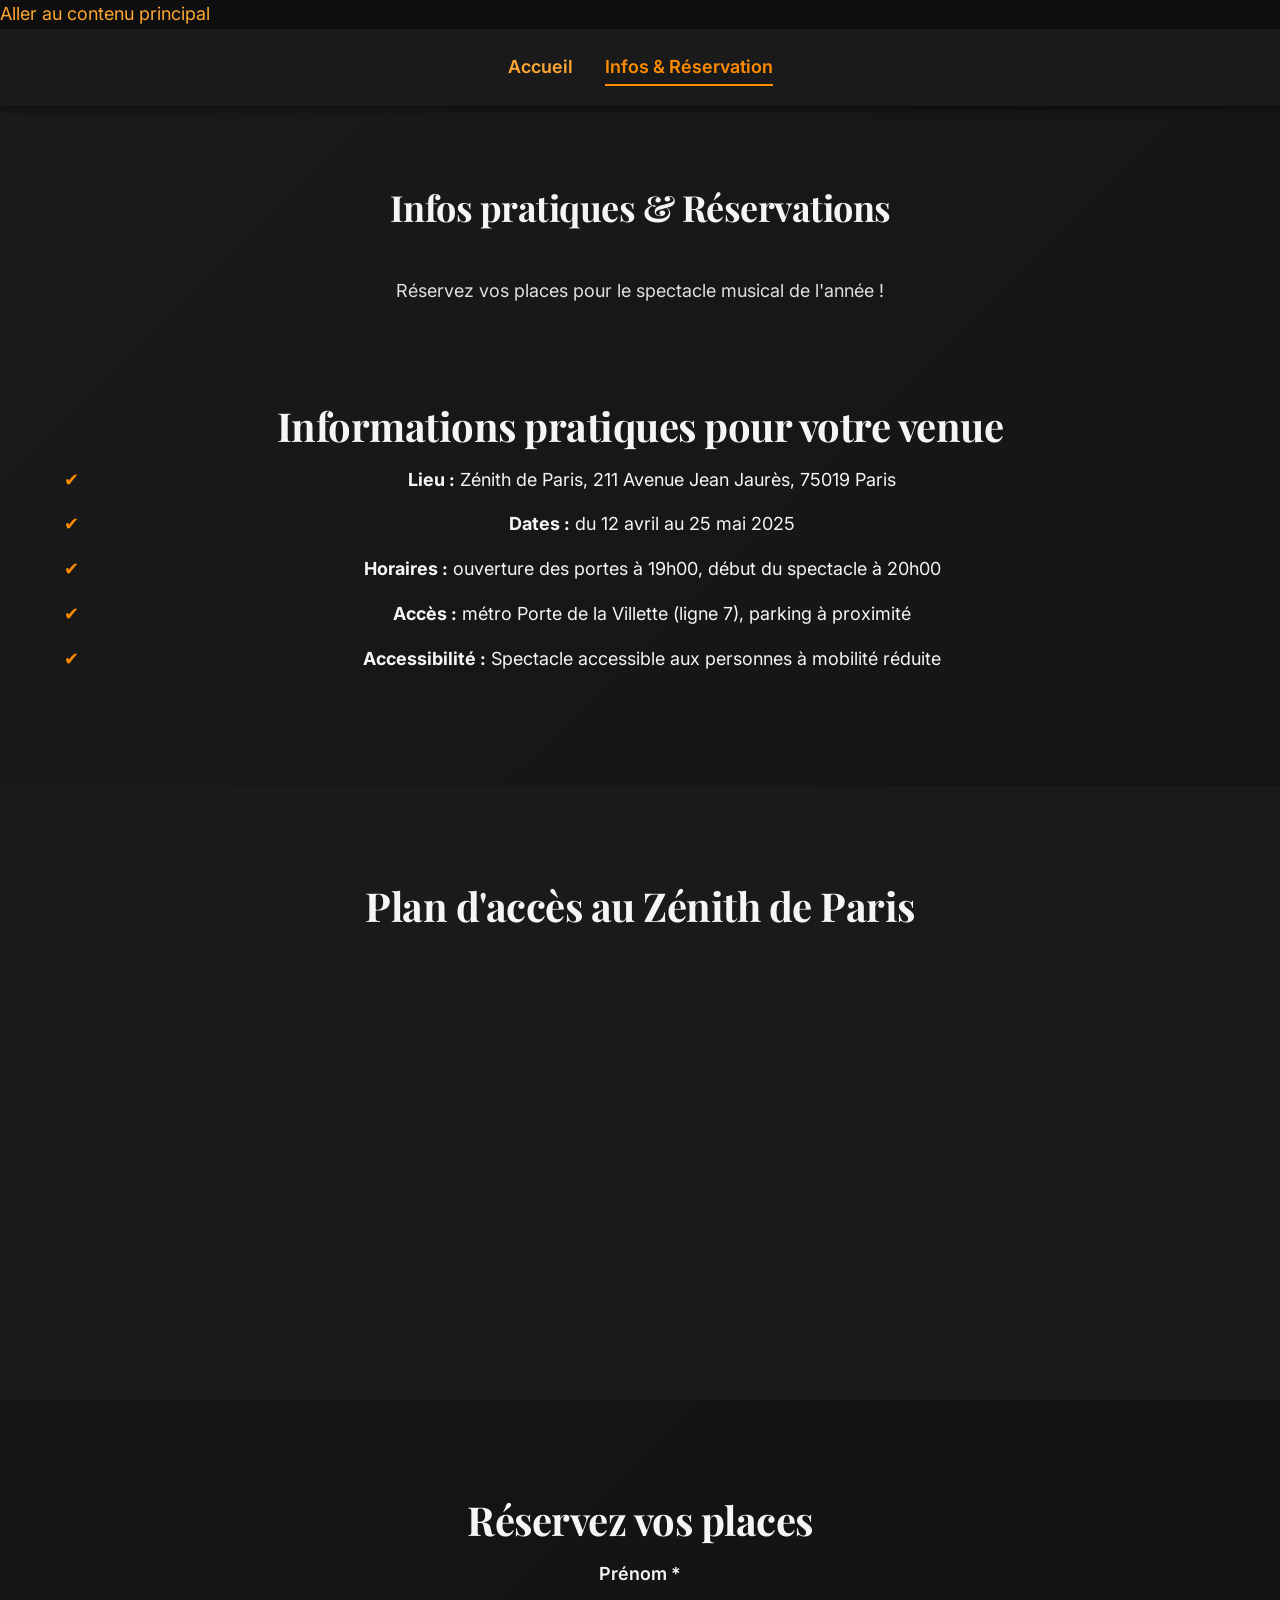
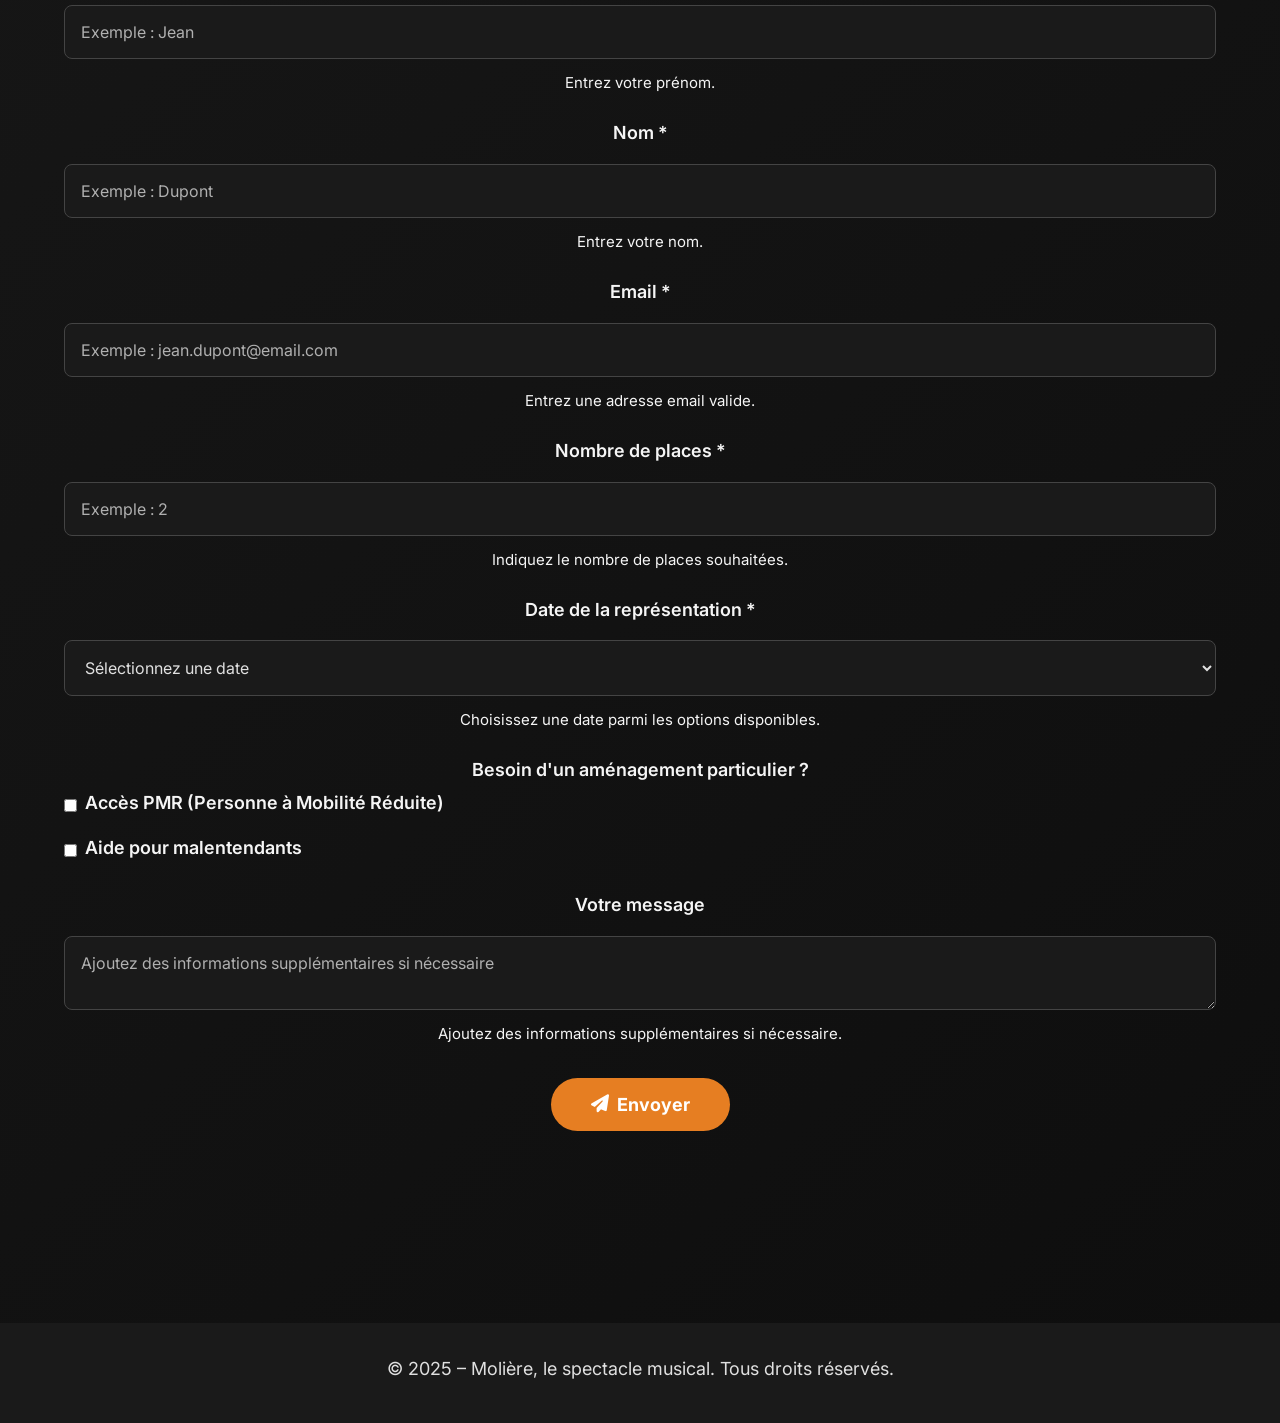
==== commit 7f4b8c30: "Merge d1dd6a6c161e3406c9d615480faeaa8f3fae72aa into aeeab1311a3b490e21cee42bb7f1cf2c7956bd5b" ====
--- a/infos.html
+++ b/infos.html
@@ -4,37 +4,45 @@
     <meta charset="UTF-8" />
     <meta name="viewport" content="width=device-width, initial-scale=1.0" />
     <title>Infos & Réservation – Molière, le spectacle musical</title>
-    <link rel="preconnect" href="https://fonts.googleapis.com/css2?family=Inter:wght@400;600;700&family=Playfair+Display:wght@700&display=swap"/>
+
+    <!-- Chargement des polices -->
+    <link
+      href="https://fonts.googleapis.com/css2?family=Inter:wght@400;600;700&family=Playfair+Display:wght@700&display=swap"
+      rel="stylesheet"
+    />
+
+    <!-- Fichiers CSS -->
     <link rel="stylesheet" href="style.css" />
-    <link rel="stylesheet" href="https://cdnjs.cloudflare.com/ajax/libs/font-awesome/6.4.0/css/all.min.css" referrerpolicy="no-referrer"/>
+    <link
+      rel="stylesheet"
+      href="https://cdnjs.cloudflare.com/ajax/libs/font-awesome/6.4.0/css/all.min.css"
+      crossorigin="anonymous"
+    />
   </head>
   <body>
-    <div class="navbar">
-      <div class="nav-container">
-        <div>
-          <a href="index.html">Accueil</a>
-        </div>
-        <div>
-          <a href="infos.html" class="active" aria-current="page">Infos & Réservation</a>
-        </div>
-      </div>
-    </div>
-
+    <!-- Lien d'évitement -->
+    <a href="#contenu" class="skip-link">Aller au contenu principal</a>
+
+    <!-- En-tête -->
+    <header class="navbar">
+      <nav class="nav-container">
+        <a href="index.html">Accueil</a>
+        <a href="infos.html" class="active" aria-current="page">Infos & Réservation</a>
+      </nav>
+    </header>
+
+    <!-- Contenu principal -->
     <main id="contenu">
-      <!-- En-tête -->
-      <header class="hero" role="banner">
+      <!-- Section Héros -->
+      <header class="hero">
         <div class="hero-content container">
           <h1>Infos pratiques & Réservations</h1>
           <p>Réservez vos places pour le spectacle musical de l'année !</p>
         </div>
-      </header>
+      </section>
 
       <!-- Section Infos pratiques -->
-      <section
-        class="section-intro"
-        role="region"
-        aria-labelledby="titre-infos"
-      >
+      <section class="section-intro" aria-labelledby="titre-infos">
         <div class="container">
           <h2 id="titre-infos">Informations pratiques pour votre venue</h2>
           <ul class="list-points">
@@ -60,11 +68,7 @@
       </section>
 
       <!-- Carte d'accès -->
-      <section
-        class="section-intro alt-bg"
-        role="region"
-        aria-labelledby="titre-carte"
-      >
+      <section class="section-intro alt-bg" aria-labelledby="titre-carte">
         <div class="container">
           <h2 id="titre-carte">Plan d'accès au Zénith de Paris</h2>
           <iframe
@@ -75,44 +79,87 @@
             allowfullscreen
             loading="lazy"
             title="Carte du Zénith de Paris"
-            tabindex="-1"
           ></iframe>
         </div>
       </section>
 
       <!-- Formulaire de réservation -->
-      <div class="section-intro">
+      <section class="section-intro" aria-labelledby="titre-reservation">
         <div class="container">
-          <h2>Réservez vos places</h2>
-
-          <div>
-            <div class="form-group">
-              <h3>Vos informations personnelles</h3>
-              <label for="prenom">Prénom</label>
-              <input type="text" id="prenom" name="prenom" />
-            </div>
-
-            <div class="form-group">
-              <label for="nom">Nom</label>
-              <input type="text" id="nom" name="nom" />
-            </div>
-
-            <div class="form-group">
-              <label for="email">Email (obligatoire)</label>
-              <input type="email" id="email" name="email" required autocomplete="email" />
-              <small>ex : monadresse@mail.com</small><br />
-            </div>
-            <div aria-live="polite" style="color:red;">Le champ email est requis.</div><br />
-
-            <div class="form-group">
-              <label for="places">Nombre de places</label>
-              <input type="number" id="places" name="places" />
-            </div>
-
-            <div class="form-group">
-              <label for="date">Date de la représentation</label>
-              <select id="date" name="date">
-                <option>Sélectionnez une date</option>
+          <h2 id="titre-reservation">Réservez vos places</h2>
+          <form>
+            <!-- Prénom -->
+            <div class="form-group" style="margin-bottom: 1.5rem;">
+              <label for="prenom">Prénom <span aria-hidden="true">*</span></label>
+              <input
+                type="text"
+                id="prenom"
+                name="prenom"
+                placeholder="Exemple : Jean"
+                required
+                aria-required="true"
+                aria-describedby="prenom-desc"
+              />
+              <small id="prenom-desc" class="form-hint">Entrez votre prénom.</small>
+            </div>
+
+            <!-- Nom -->
+            <div class="form-group" style="margin-bottom: 1.5rem;">
+              <label for="nom">Nom <span aria-hidden="true">*</span></label>
+              <input
+                type="text"
+                id="nom"
+                name="nom"
+                placeholder="Exemple : Dupont"
+                required
+                aria-required="true"
+                aria-describedby="nom-desc"
+              />
+              <small id="nom-desc" class="form-hint">Entrez votre nom.</small>
+            </div>
+
+            <!-- Email -->
+            <div class="form-group" style="margin-bottom: 1.5rem;">
+              <label for="email">Email <span aria-hidden="true">*</span></label>
+              <input
+                type="email"
+                id="email"
+                name="email"
+                placeholder="Exemple : jean.dupont@email.com"
+                required
+                aria-required="true"
+                aria-describedby="email-desc"
+              />
+              <small id="email-desc" class="form-hint">Entrez une adresse email valide.</small>
+            </div>
+
+            <!-- Nombre de places -->
+            <div class="form-group" style="margin-bottom: 1.5rem;">
+              <label for="places">Nombre de places <span aria-hidden="true">*</span></label>
+              <input
+                type="number"
+                id="places"
+                name="places"
+                min="1"
+                placeholder="Exemple : 2"
+                required
+                aria-required="true"
+                aria-describedby="places-desc"
+              />
+              <small id="places-desc" class="form-hint">Indiquez le nombre de places souhaitées.</small>
+            </div>
+
+            <!-- Date de la représentation -->
+            <div class="form-group" style="margin-bottom: 1.5rem;">
+              <label for="date">Date de la représentation <span aria-hidden="true">*</span></label>
+              <select
+                id="date"
+                name="date"
+                required
+                aria-required="true"
+                aria-describedby="date-desc"
+              >
+                <option value="" disabled selected>Sélectionnez une date</option>
                 <option>12 avril 2025 - Nantes</option>
                 <option>19 avril 2025 - Dijon</option>
                 <option>26 avril 2025 - Floirac</option>
@@ -120,40 +167,63 @@
                 <option>23-25 mai 2025 - Lille</option>
                 <option>21-22 juin 2025 - Caen</option>
               </select>
-            </div>
-
-            <fieldset class="form-group">
+              <small id="date-desc" class="form-hint">Choisissez une date parmi les options disponibles.</small>
+            </div>
+
+            <!-- Aménagements particuliers -->
+            <fieldset class="form-group" style="margin-bottom: 1.5rem;">
               <legend>Besoin d'un aménagement particulier ?</legend>
               <div>
-                <input type="checkbox" id="pmr" name="accessibilite[]" value="pmr" />
+                <input
+                  type="checkbox"
+                  id="pmr"
+                  name="accessibilite[]"
+                  value="pmr"
+                />
                 <label for="pmr">Accès PMR (Personne à Mobilité Réduite)</label>
               </div>
               <div>
-                <input type="checkbox" id="malentendant" name="accessibilite[]" value="malentendant" />
+                <input
+                  type="checkbox"
+                  id="malentendant"
+                  name="accessibilite[]"
+                  value="malentendant"
+                />
                 <label for="malentendant">Aide pour malentendants</label>
               </div>
             </fieldset>
 
-            <div class="form-group">
-              <h3>Votre message</h3>
-              <label for="message">Message</label>
-              <textarea id="message" name="message" placeholder="Votre message"></textarea>
-            </div>
-            <button type="submit" class="btn" aria-labelledby="send-instruction">
-              <i class="fas fa-paper-plane" aria-hidden="true"></i>
-              <span>Envoyer</span>
-            </button>
-          </div>
-        </div>
-      </div>
+            <!-- Message -->
+            <div class="form-group" style="margin-bottom: 1.5rem;">
+              <label for="message">Votre message</label>
+              <textarea
+                id="message"
+                name="message"
+                placeholder="Ajoutez des informations supplémentaires si nécessaire"
+                aria-describedby="message-desc"
+              ></textarea>
+              <small id="message-desc" class="form-hint">Ajoutez des informations supplémentaires si nécessaire.</small>
+            </div>
+
+            <!-- Bouton de soumission -->
+            <div style="text-align: center; margin-top: 2rem;">
+              <button type="submit" class="btn">
+                <i class="fas fa-paper-plane" aria-hidden="true"></i>
+                <span>Envoyer</span>
+              </button>
+            </div>
+          </form>
+        </div>
+      </section>
     </main>
 
-    <div class="footer">
+    <!-- Pied de page -->
+    <footer class="footer">
       <div class="container">
         <p>
           &copy; 2025 – Molière, le spectacle musical. Tous droits réservés.
         </p>
       </div>
-    </div>
+    </footer>
   </body>
 </html>
--- a/style.css
+++ b/style.css
@@ -1,17 +1,18 @@
 :root {
-  --color-bg: #0e0e0e;
-  --color-text: #ffffff;
-  --color-secondary-text: #ffffff;
-  --color-accent: #c17dff;
-  --color-accent-light: #d6a3ff;
-  --color-card-bg: #1a1a1a;
-  --color-hover-bg: #292929;
-  --color-focus-outline: #c17dff;
-  --color-bandeau-bg: #c17dff;
-  --color-bandeau-text: #fff;
-  --color-footer-bg: #1a1a1a;
-  --color-svg: #c17dff;
-  --color-focus-bg: transparent;
+  /* Couleurs principales */
+  --color-bg: #0e0e0e; /* Arrière-plan sombre */
+  --color-text: #e0e0e0; /* Texte clair pour un meilleur contraste */
+  --color-secondary-text: #b0b0b0; /* Texte secondaire avec contraste suffisant */
+  --color-accent: #ff8c00; /* Accent orange pour une meilleure visibilité */
+  --color-accent-light: #ffa733; /* Accent clair pour les survols */
+  --color-card-bg: #1a1a1a; /* Fond des cartes */
+  --color-hover-bg: #292929; /* Fond au survol */
+  --color-focus-outline: #ff8c00; /* Couleur de l'outline pour le focus */
+  --color-bandeau-bg: #ff8c00; /* Fond des bandeaux */
+  --color-bandeau-text: #ffffff; /* Texte des bandeaux */
+  --color-footer-bg: #1a1a1a; /* Fond du footer */
+  --color-svg: #ff8c00; /* Couleur des SVG décoratifs */
+  --color-focus-bg: transparent; /* Fond transparent pour le focus */
 }
 
 /* RESET + BASE */
@@ -28,9 +29,12 @@
   font-size: 100%;
 }
 
+/* Ajustement des couleurs pour améliorer le contraste */
+
+/* Texte principal */
 body {
   background-color: var(--color-bg);
-  color: var(--color-text);
+  color: #f5f5f5; /* Couleur légèrement plus claire pour un meilleur contraste */
   font-family: "Inter", Arial, sans-serif;
   line-height: 1.6;
   font-size: 1.125rem;
@@ -56,7 +60,7 @@
 }
 
 a {
-  color: var(--color-text);
+  color: #ffa733; /* Couleur accentuée pour les liens */
   text-decoration: none;
   transition: color 0.3s ease;
 }
@@ -64,10 +68,11 @@
 a:focus,
 a:hover {
   background-color: var(--color-focus-bg);
+  color: #ff8c00; /* Couleur légèrement plus foncée au survol */
 }
 
 a:focus-visible {
-  outline: 3px solid var(--color-focus-outline);
+  outline: 3px solid var(--color-focus-outline); /* Outline visible pour le focus */
   outline-offset: 4px;
   background-color: var(--color-focus-bg);
 }
@@ -167,34 +172,31 @@
 
 .hero-text h1 {
   font-size: 3rem;
+  color: var(--color-text); /* Texte principal avec contraste suffisant */
 }
 
 .hero-text p {
   font-size: 1.25rem;
-  color: var(--color-accent);
+  color: var(--color-secondary-text); /* Texte secondaire avec contraste suffisant */
 }
 
 /* BOUTONS */
 .btn {
-  display: inline-flex;
-  align-items: center;
-  gap: 0.75rem;
-  background-color: var(--color-accent);
-  color: var(--color-bandeau-text);
+  background-color: #c44d00; /* Couleur plus foncée pour un meilleur contraste */
+  color: #ffffff; /* Texte blanc pour un contraste suffisant */
   padding: 0.75rem 1.5rem;
   border-radius: 50px;
   font-weight: bold;
-  transition: background 0.3s ease;
   font-family: "Inter", sans-serif;
-  margin: 20px;
+  text-align: center;
+  display: inline-block;
+  transition: background-color 0.3s ease;
+  margin-bottom: 2rem; /* Ajout d'une marge pour éviter que le bouton touche la section suivante */
 }
 
 .btn:hover,
 .btn:focus {
-  background-color: var(--color-accent-light);
-  color: var(--color-bandeau-text);
-  outline: none;
-  outline-offset: 0;
+  background-color: #a63e00; /* Couleur encore plus foncée au survol */
 }
 
 /* BANDEAUX */
@@ -385,34 +387,23 @@
 
 /* FORMULAIRE */
 
-.form-reservation {
-  display: flex;
-  flex-direction: column;
-  gap: 1.5rem;
-  margin-top: 2rem;
-}
-
+/* Espacement entre les champs */
 .form-group,
 fieldset.form-group {
   display: flex;
   flex-direction: column;
-  gap: 0.5rem;
-}
-
-.form-group label,
-fieldset.form-group legend {
-  font-weight: 600;
-  font-family: "Inter", sans-serif;
-  margin-bottom: 0.25rem;
-}
-
+  gap: 0.75rem; /* Augmentation de l'espacement entre les éléments */
+  margin-bottom: 2.5rem; /* Augmentation de l'espacement entre les champs */
+}
+
+/* Champs de formulaire */
 input[type="text"],
 input[type="email"],
 input[type="number"],
 select,
 textarea {
   width: 100%;
-  padding: 0.75rem;
+  padding: 1rem; /* Augmentation de la taille intérieure pour plus de confort */
   border-radius: 0.5rem;
   border: 1px solid #444;
   background-color: var(--color-card-bg);
@@ -421,6 +412,44 @@
   font-size: 1rem;
 }
 
+/* Bouton "Envoyer" */
+.section-intro .btn {
+  display: inline-flex;
+  align-items: center;
+  justify-content: center;
+  background-color: #e67e22; /* Couleur plus foncée pour un meilleur contraste */
+  color: #ffffff; /* Texte blanc pour un contraste suffisant */
+  padding: 1rem 2.5rem; /* Augmentation de la taille intérieure */
+  border-radius: 50px; /* Forme arrondie */
+  border: none;
+  cursor: pointer;
+  font-size: 1.125rem; /* Taille de texte augmentée */
+  font-weight: bold;
+  gap: 0.5rem; /* Ajout d'un espace entre l'icône et le texte */
+  transition: background 0.3s ease, transform 0.2s ease;
+}
+
+.section-intro .btn:hover,
+.section-intro .btn:focus {
+  background-color: #d35400; /* Couleur encore plus foncée au survol */
+  transform: scale(1.05); /* Légère mise en avant au survol */
+  outline: none;
+}
+
+.form-reservation {
+  display: flex;
+  flex-direction: column;
+  gap: 1.5rem;
+  margin-top: 2rem;
+}
+
+.form-group label,
+fieldset.form-group legend {
+  font-weight: 600;
+  font-family: "Inter", sans-serif;
+  margin-bottom: 0.25rem;
+}
+
 fieldset.form-group {
   border: none;
   padding: 0;
@@ -454,26 +483,45 @@
   background-color: var(--color-card-bg);
 }
 
-.section-intro .btn {
-  display: inline-flex;
-  align-items: center;
-  gap: 0.5rem;
-  background-color: var(--color-accent);
-  color: var(--color-bandeau-text);
-  padding: 0.75rem 1.5rem;
-  border-radius: 50px;
-  border: none;
-  cursor: pointer;
-  font-weight: bold;
-  font-family: "Inter", sans-serif;
-  transition: background 0.3s ease;
-}
-
-
-.section-intro .btn:hover,
-.section-intro .btn:focus {
-  background-color: var(--color-accent);
-  outline: none;
+/* Titres */
+h2#titre-citation,
+h2#titre-story {
+  color: #ffffff; /* Texte blanc pour un contraste suffisant */
+  background-color: #c44d00; /* Fond plus foncé pour un meilleur contraste */
+  padding: 1rem;
+  border-radius: 5px;
+  text-align: center;
+}
+
+/* Bloc de citation */
+blockquote.bandeau-citation {
+  background-color: #c44d00; /* Couleur plus foncée pour le fond */
+  color: #ffffff; /* Texte blanc pour un contraste suffisant */
+  padding: 2rem;
+  border-radius: 5px;
+  font-style: italic;
+}
+
+blockquote.bandeau-citation p {
+  color: #ffffff; /* Texte blanc pour un contraste suffisant */
+}
+
+/* Bandeau storytelling */
+div.bandeau-citation {
+  background-color: #c44d00; /* Couleur plus foncée pour le fond */
+  color: #ffffff; /* Texte blanc pour un contraste suffisant */
+  padding: 2rem;
+  border-radius: 5px;
+  text-align: center;
+}
+
+div.bandeau-citation p {
+  color: #ffffff; /* Texte blanc pour un contraste suffisant */
+}
+
+/* Paragraphe */
+p {
+  color: #e0e0e0; /* Couleur légèrement plus claire pour un meilleur contraste */
 }
 
 /* Responsive */
@@ -503,5 +551,4 @@
     width: 100%;
     justify-content: center;
   }
-  
-}
+}
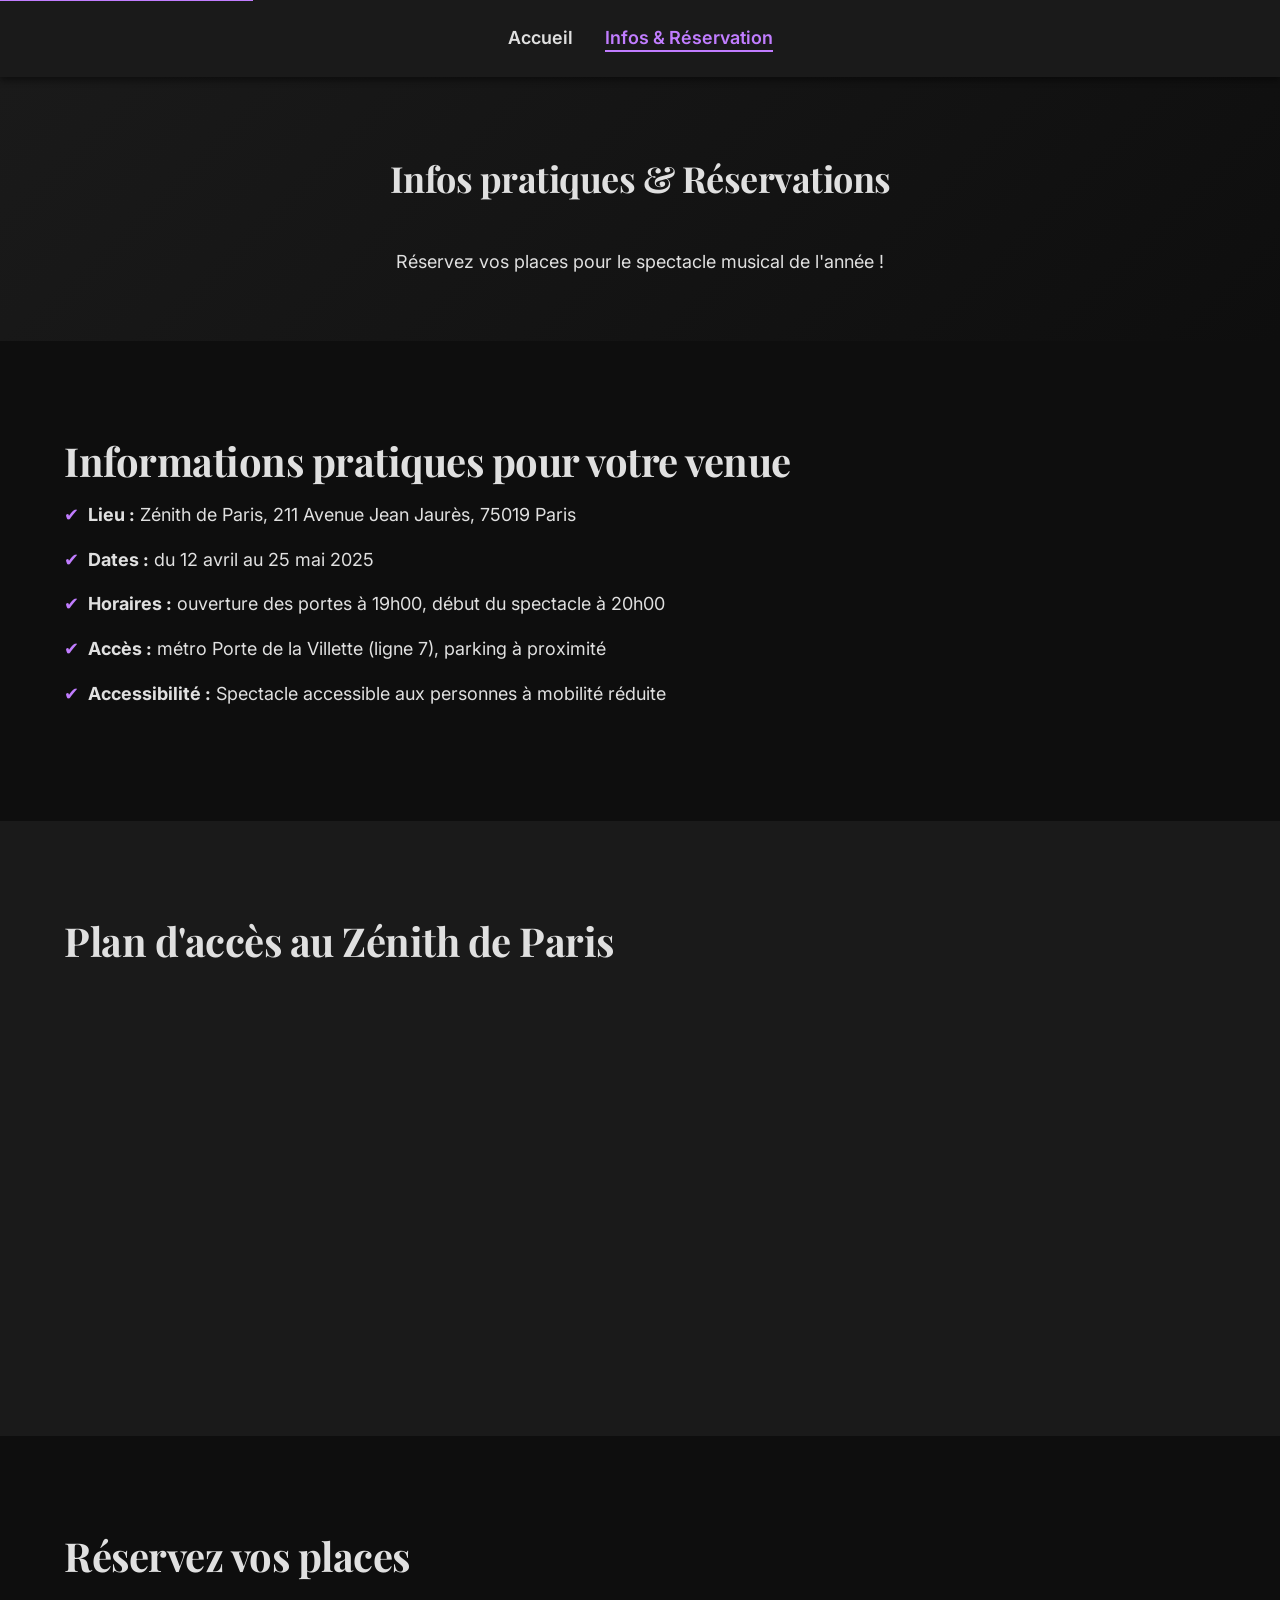
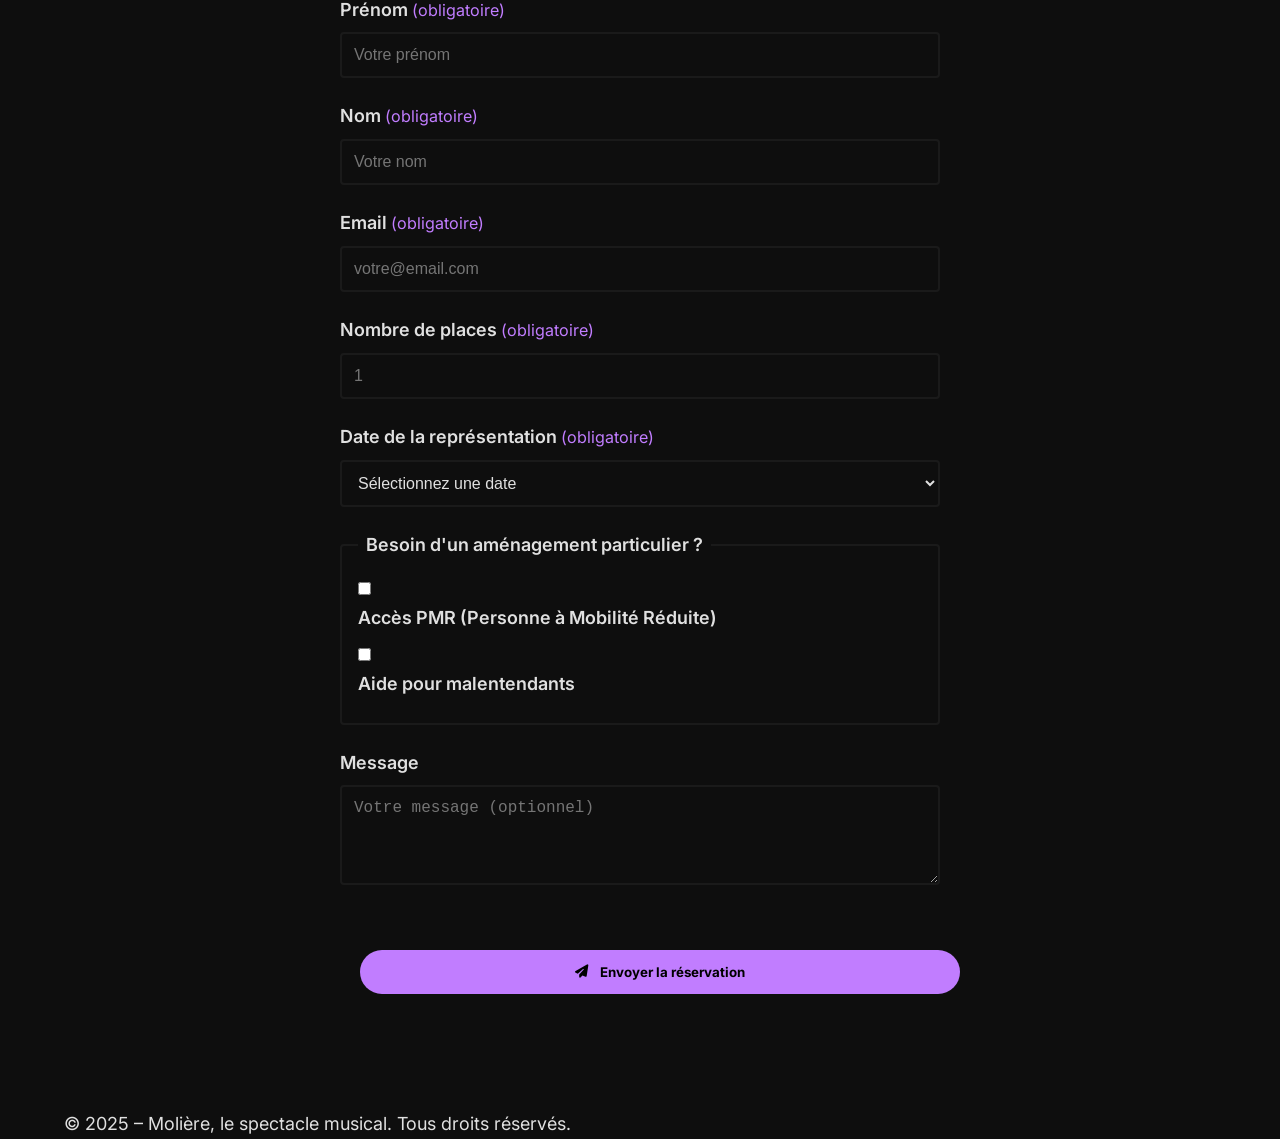
==== commit 347f6167: "Merge 290b012d18db24a149e376bac24e000c482caf65 into aeeab1311a3b490e21cee42bb7f1cf2c7956bd5b" ====
--- a/infos.html
+++ b/infos.html
@@ -5,13 +5,11 @@
     <meta name="viewport" content="width=device-width, initial-scale=1.0" />
     <title>Infos & Réservation – Molière, le spectacle musical</title>
 
-    <!-- Chargement des polices -->
     <link
       href="https://fonts.googleapis.com/css2?family=Inter:wght@400;600;700&family=Playfair+Display:wght@700&display=swap"
       rel="stylesheet"
     />
 
-    <!-- Fichiers CSS -->
     <link rel="stylesheet" href="style.css" />
     <link
       rel="stylesheet"
@@ -20,29 +18,34 @@
     />
   </head>
   <body>
-    <!-- Lien d'évitement -->
     <a href="#contenu" class="skip-link">Aller au contenu principal</a>
 
-    <!-- En-tête -->
     <header class="navbar">
       <nav class="nav-container">
-        <a href="index.html">Accueil</a>
-        <a href="infos.html" class="active" aria-current="page">Infos & Réservation</a>
+        <div>
+          <a href="index.html">Accueil</a>
+        </div>
+        <div>
+          <a href="infos.html" class="active" aria-current="page"
+            >Infos & Réservation</a
+          >
+        </div>
       </nav>
     </header>
 
-    <!-- Contenu principal -->
     <main id="contenu">
-      <!-- Section Héros -->
-      <header class="hero">
+      <header class="hero" role="banner">
         <div class="hero-content container">
           <h1>Infos pratiques & Réservations</h1>
           <p>Réservez vos places pour le spectacle musical de l'année !</p>
         </div>
-      </section>
-
-      <!-- Section Infos pratiques -->
-      <section class="section-intro" aria-labelledby="titre-infos">
+      </header>
+
+      <section
+        class="section-intro"
+        role="region"
+        aria-labelledby="titre-infos"
+      >
         <div class="container">
           <h2 id="titre-infos">Informations pratiques pour votre venue</h2>
           <ul class="list-points">
@@ -67,8 +70,11 @@
         </div>
       </section>
 
-      <!-- Carte d'accès -->
-      <section class="section-intro alt-bg" aria-labelledby="titre-carte">
+      <section
+        class="section-intro alt-bg"
+        role="region"
+        aria-labelledby="titre-carte"
+      >
         <div class="container">
           <h2 id="titre-carte">Plan d'accès au Zénith de Paris</h2>
           <iframe
@@ -79,99 +85,80 @@
             allowfullscreen
             loading="lazy"
             title="Carte du Zénith de Paris"
+            tabindex="-1"
           ></iframe>
         </div>
       </section>
 
-      <!-- Formulaire de réservation -->
-      <section class="section-intro" aria-labelledby="titre-reservation">
+      <section class="section-intro" role="region" aria-labelledby="titre-form">
         <div class="container">
-          <h2 id="titre-reservation">Réservez vos places</h2>
-          <form>
-            <!-- Prénom -->
-            <div class="form-group" style="margin-bottom: 1.5rem;">
-              <label for="prenom">Prénom <span aria-hidden="true">*</span></label>
-              <input
-                type="text"
-                id="prenom"
-                name="prenom"
-                placeholder="Exemple : Jean"
-                required
-                aria-required="true"
-                aria-describedby="prenom-desc"
-              />
-              <small id="prenom-desc" class="form-hint">Entrez votre prénom.</small>
-            </div>
-
-            <!-- Nom -->
-            <div class="form-group" style="margin-bottom: 1.5rem;">
-              <label for="nom">Nom <span aria-hidden="true">*</span></label>
-              <input
-                type="text"
-                id="nom"
-                name="nom"
-                placeholder="Exemple : Dupont"
-                required
-                aria-required="true"
-                aria-describedby="nom-desc"
-              />
-              <small id="nom-desc" class="form-hint">Entrez votre nom.</small>
-            </div>
-
-            <!-- Email -->
-            <div class="form-group" style="margin-bottom: 1.5rem;">
-              <label for="email">Email <span aria-hidden="true">*</span></label>
-              <input
-                type="email"
-                id="email"
-                name="email"
-                placeholder="Exemple : jean.dupont@email.com"
-                required
-                aria-required="true"
-                aria-describedby="email-desc"
-              />
-              <small id="email-desc" class="form-hint">Entrez une adresse email valide.</small>
-            </div>
-
-            <!-- Nombre de places -->
-            <div class="form-group" style="margin-bottom: 1.5rem;">
-              <label for="places">Nombre de places <span aria-hidden="true">*</span></label>
-              <input
-                type="number"
-                id="places"
-                name="places"
-                min="1"
-                placeholder="Exemple : 2"
-                required
-                aria-required="true"
-                aria-describedby="places-desc"
-              />
-              <small id="places-desc" class="form-hint">Indiquez le nombre de places souhaitées.</small>
-            </div>
-
-            <!-- Date de la représentation -->
-            <div class="form-group" style="margin-bottom: 1.5rem;">
-              <label for="date">Date de la représentation <span aria-hidden="true">*</span></label>
-              <select
-                id="date"
-                name="date"
-                required
-                aria-required="true"
-                aria-describedby="date-desc"
-              >
-                <option value="" disabled selected>Sélectionnez une date</option>
-                <option>12 avril 2025 - Nantes</option>
-                <option>19 avril 2025 - Dijon</option>
-                <option>26 avril 2025 - Floirac</option>
-                <option>17 mai 2025 - Toulouse</option>
-                <option>23-25 mai 2025 - Lille</option>
-                <option>21-22 juin 2025 - Caen</option>
+          <h2 id="titre-form">Réservez vos places</h2>
+
+          <form class="form-reservation" method="post" action="#" novalidate>
+            <div class="form-group">
+              <label for="prenom">Prénom <span class="required">(obligatoire)</span></label>
+              <input 
+                type="text" 
+                id="prenom" 
+                name="prenom" 
+                required 
+                aria-required="true"
+                placeholder="Votre prénom"
+              />
+            </div>
+
+            <div class="form-group">
+              <label for="nom">Nom <span class="required">(obligatoire)</span></label>
+              <input 
+                type="text" 
+                id="nom" 
+                name="nom" 
+                required 
+                aria-required="true"
+                placeholder="Votre nom"
+              />
+            </div>
+
+            <div class="form-group">
+              <label for="email">Email <span class="required">(obligatoire)</span></label>
+              <input 
+                type="email" 
+                id="email" 
+                name="email" 
+                required 
+                aria-required="true"
+                placeholder="votre@email.com"
+              />
+            </div>
+
+            <div class="form-group">
+              <label for="places">Nombre de places <span class="required">(obligatoire)</span></label>
+              <input 
+                type="number" 
+                id="places" 
+                name="places" 
+                min="1" 
+                max="10" 
+                required 
+                aria-required="true"
+                placeholder="1"
+              />
+            </div>
+
+            <div class="form-group">
+              <label for="date">Date de la représentation <span class="required">(obligatoire)</span></label>
+              <select id="date" name="date" required aria-required="true">
+                <option value="">Sélectionnez une date</option>
+                <option value="2025-04-12">12 avril 2025 - Nantes</option>
+                <option value="2025-04-19">19 avril 2025 - Dijon</option>
+                <option value="2025-04-26">26 avril 2025 - Floirac</option>
+                <option value="2025-05-17">17 mai 2025 - Toulouse</option>
+                <option value="2025-05-23">23-25 mai 2025 - Lille</option>
+                <option value="2025-06-21">21-22 juin 2025 - Caen</option>
               </select>
-              <small id="date-desc" class="form-hint">Choisissez une date parmi les options disponibles.</small>
-            </div>
-
-            <!-- Aménagements particuliers -->
-            <fieldset class="form-group" style="margin-bottom: 1.5rem;">
+            </div>
+
+            <fieldset class="form-group">
               <legend>Besoin d'un aménagement particulier ?</legend>
               <div>
                 <input
@@ -193,32 +180,26 @@
               </div>
             </fieldset>
 
-            <!-- Message -->
-            <div class="form-group" style="margin-bottom: 1.5rem;">
-              <label for="message">Votre message</label>
-              <textarea
-                id="message"
-                name="message"
-                placeholder="Ajoutez des informations supplémentaires si nécessaire"
-                aria-describedby="message-desc"
+            <div class="form-group">
+              <label for="message">Message</label>
+              <textarea 
+                id="message" 
+                name="message" 
+                placeholder="Votre message (optionnel)"
+                aria-label="Message complémentaire"
               ></textarea>
-              <small id="message-desc" class="form-hint">Ajoutez des informations supplémentaires si nécessaire.</small>
-            </div>
-
-            <!-- Bouton de soumission -->
-            <div style="text-align: center; margin-top: 2rem;">
-              <button type="submit" class="btn">
-                <i class="fas fa-paper-plane" aria-hidden="true"></i>
-                <span>Envoyer</span>
-              </button>
-            </div>
+            </div>
+
+            <button type="submit" class="btn">
+              <i class="fas fa-paper-plane" aria-hidden="true"></i>
+              <span>Envoyer la réservation</span>
+            </button>
           </form>
         </div>
       </section>
     </main>
 
-    <!-- Pied de page -->
-    <footer class="footer">
+    <footer>
       <div class="container">
         <p>
           &copy; 2025 – Molière, le spectacle musical. Tous droits réservés.
--- a/style.css
+++ b/style.css
@@ -1,18 +1,17 @@
 :root {
-  /* Couleurs principales */
-  --color-bg: #0e0e0e; /* Arrière-plan sombre */
-  --color-text: #e0e0e0; /* Texte clair pour un meilleur contraste */
-  --color-secondary-text: #b0b0b0; /* Texte secondaire avec contraste suffisant */
-  --color-accent: #ff8c00; /* Accent orange pour une meilleure visibilité */
-  --color-accent-light: #ffa733; /* Accent clair pour les survols */
-  --color-card-bg: #1a1a1a; /* Fond des cartes */
-  --color-hover-bg: #292929; /* Fond au survol */
-  --color-focus-outline: #ff8c00; /* Couleur de l'outline pour le focus */
-  --color-bandeau-bg: #ff8c00; /* Fond des bandeaux */
-  --color-bandeau-text: #ffffff; /* Texte des bandeaux */
-  --color-footer-bg: #1a1a1a; /* Fond du footer */
-  --color-svg: #ff8c00; /* Couleur des SVG décoratifs */
-  --color-focus-bg: transparent; /* Fond transparent pour le focus */
+  --color-bg: #0e0e0e;
+  --color-text: #e0e0e0;
+  --color-secondary-text: #a0a0a0;
+  --color-accent: #c17dff;
+  --color-accent-light: #d6a3ff;
+  --color-card-bg: #1a1a1a;
+  --color-hover-bg: #292929;
+  --color-focus-outline: #c17dff;
+  --color-bandeau-bg: #c17dff;
+  --color-bandeau-text: #fff;
+  --color-footer-bg: #1a1a1a;
+  --color-svg: #c17dff;
+  --color-focus-bg: transparent;
 }
 
 /* RESET + BASE */
@@ -29,15 +28,42 @@
   font-size: 100%;
 }
 
-/* Ajustement des couleurs pour améliorer le contraste */
-
-/* Texte principal */
 body {
   background-color: var(--color-bg);
-  color: #f5f5f5; /* Couleur légèrement plus claire pour un meilleur contraste */
+  color: var(--color-text);
   font-family: "Inter", Arial, sans-serif;
   line-height: 1.6;
   font-size: 1.125rem;
+}
+
+/* Focus visible pour tous les éléments interactifs */
+a:focus-visible,
+button:focus-visible,
+input:focus-visible,
+select:focus-visible,
+textarea:focus-visible {
+  outline: 3px solid var(--color-focus-outline);
+  outline-offset: 4px;
+  background-color: var(--color-focus-bg);
+}
+
+/* Skip link */
+.skip-link {
+  position: absolute;
+  top: -60px;
+  left: 0;
+  background: var(--color-accent);
+  color: #000;
+  padding: 1rem;
+  text-decoration: none;
+  transition: top 0.3s ease;
+  z-index: 1001;
+  font-weight: bold;
+}
+
+.skip-link:focus-visible {
+  top: 0;
+  outline: none;
 }
 
 /* Typo titres */
@@ -60,20 +86,13 @@
 }
 
 a {
-  color: #ffa733; /* Couleur accentuée pour les liens */
+  color: var(--color-text);
   text-decoration: none;
   transition: color 0.3s ease;
 }
 
 a:focus,
 a:hover {
-  background-color: var(--color-focus-bg);
-  color: #ff8c00; /* Couleur légèrement plus foncée au survol */
-}
-
-a:focus-visible {
-  outline: 3px solid var(--color-focus-outline); /* Outline visible pour le focus */
-  outline-offset: 4px;
   background-color: var(--color-focus-bg);
 }
 
@@ -112,6 +131,7 @@
   font-size: 1.125rem;
   font-weight: 600;
   position: relative;
+  color: var(--color-text);
 }
 
 .navbar a::after {
@@ -172,38 +192,48 @@
 
 .hero-text h1 {
   font-size: 3rem;
-  color: var(--color-text); /* Texte principal avec contraste suffisant */
 }
 
 .hero-text p {
   font-size: 1.25rem;
-  color: var(--color-secondary-text); /* Texte secondaire avec contraste suffisant */
+  color: var(--color-accent);
 }
 
 /* BOUTONS */
 .btn {
-  background-color: #c44d00; /* Couleur plus foncée pour un meilleur contraste */
-  color: #ffffff; /* Texte blanc pour un contraste suffisant */
+  display: inline-flex;
+  align-items: center;
+  gap: 0.75rem;
+  background-color: var(--color-accent);
+  color: #000;
   padding: 0.75rem 1.5rem;
   border-radius: 50px;
   font-weight: bold;
+  transition: all 0.3s ease;
   font-family: "Inter", sans-serif;
-  text-align: center;
-  display: inline-block;
-  transition: background-color 0.3s ease;
-  margin-bottom: 2rem; /* Ajout d'une marge pour éviter que le bouton touche la section suivante */
+  margin: 20px;
+  border: 2px solid transparent;
+  position: relative;
 }
 
 .btn:hover,
 .btn:focus {
-  background-color: #a63e00; /* Couleur encore plus foncée au survol */
+  background-color: var(--color-accent-light);
+  transform: scale(1.05);
+}
+
+.btn:focus-visible {
+  outline: 3px solid #000;
+  outline-offset: 2px;
+  border-color: #000;
+  box-shadow: 0 0 0 4px var(--color-accent-light);
 }
 
 /* BANDEAUX */
 .bandeau-citation,
 .bandeau-story {
   background-color: var(--color-bandeau-bg);
-  color: var(--color-bandeau-text);
+  color: #000;
   text-align: center;
   padding: 2.5rem;
   font-weight: bold;
@@ -386,142 +416,79 @@
 }
 
 /* FORMULAIRE */
-
-/* Espacement entre les champs */
-.form-group,
-fieldset.form-group {
-  display: flex;
-  flex-direction: column;
-  gap: 0.75rem; /* Augmentation de l'espacement entre les éléments */
-  margin-bottom: 2.5rem; /* Augmentation de l'espacement entre les champs */
-}
-
-/* Champs de formulaire */
+.form-reservation {
+  max-width: 600px;
+  margin: 0 auto;
+}
+
+.form-group {
+  margin-bottom: 1.5rem;
+}
+
+.form-group label {
+  display: block;
+  margin-bottom: 0.5rem;
+  font-weight: 600;
+}
+
+.form-group .required {
+  color: var(--color-accent);
+  font-size: 0.9em;
+  font-weight: normal;
+}
+
 input[type="text"],
 input[type="email"],
 input[type="number"],
 select,
 textarea {
   width: 100%;
-  padding: 1rem; /* Augmentation de la taille intérieure pour plus de confort */
-  border-radius: 0.5rem;
-  border: 1px solid #444;
-  background-color: var(--color-card-bg);
+  padding: 0.75rem;
+  border: 2px solid var(--color-card-bg);
+  border-radius: 4px;
+  background-color: var(--color-bg);
   color: var(--color-text);
-  font-family: "Inter", sans-serif;
   font-size: 1rem;
-}
-
-/* Bouton "Envoyer" */
-.section-intro .btn {
-  display: inline-flex;
-  align-items: center;
+  transition: border-color 0.3s ease;
+}
+
+input[type="text"]:focus-visible,
+input[type="email"]:focus-visible,
+input[type="number"]:focus-visible,
+select:focus-visible,
+textarea:focus-visible {
+  border-color: var(--color-accent);
+}
+
+fieldset.form-group {
+  border: 2px solid var(--color-card-bg);
+  padding: 1rem;
+  border-radius: 4px;
+}
+
+fieldset.form-group legend {
+  padding: 0 0.5rem;
+  font-weight: 600;
+}
+
+fieldset.form-group div {
+  margin-bottom: 0.5rem;
+}
+
+fieldset.form-group input[type="checkbox"] {
+  margin-right: 0.5rem;
+}
+
+textarea {
+  min-height: 100px;
+  resize: vertical;
+}
+
+/* Bouton du formulaire */
+.form-reservation .btn {
+  width: 100%;
   justify-content: center;
-  background-color: #e67e22; /* Couleur plus foncée pour un meilleur contraste */
-  color: #ffffff; /* Texte blanc pour un contraste suffisant */
-  padding: 1rem 2.5rem; /* Augmentation de la taille intérieure */
-  border-radius: 50px; /* Forme arrondie */
-  border: none;
-  cursor: pointer;
-  font-size: 1.125rem; /* Taille de texte augmentée */
-  font-weight: bold;
-  gap: 0.5rem; /* Ajout d'un espace entre l'icône et le texte */
-  transition: background 0.3s ease, transform 0.2s ease;
-}
-
-.section-intro .btn:hover,
-.section-intro .btn:focus {
-  background-color: #d35400; /* Couleur encore plus foncée au survol */
-  transform: scale(1.05); /* Légère mise en avant au survol */
-  outline: none;
-}
-
-.form-reservation {
-  display: flex;
-  flex-direction: column;
-  gap: 1.5rem;
   margin-top: 2rem;
-}
-
-.form-group label,
-fieldset.form-group legend {
-  font-weight: 600;
-  font-family: "Inter", sans-serif;
-  margin-bottom: 0.25rem;
-}
-
-fieldset.form-group {
-  border: none;
-  padding: 0;
-  margin: 0;
-}
-
-fieldset.form-group div {
-  display: flex;
-  align-items: center;
-  gap: 0.5rem;
-}
-
-fieldset.form-group input[type="checkbox"] {
-  width: auto;
-  height: auto;
-}
-
-textarea {
-  resize: vertical;
-}
-
-.section-intro input::placeholder,
-.section-intro textarea::placeholder {
-  color: var(--color-secondary-text);
-}
-
-.section-intro input:focus,
-.section-intro select:focus,
-.section-intro textarea:focus {
-  outline: none;
-  background-color: var(--color-card-bg);
-}
-
-/* Titres */
-h2#titre-citation,
-h2#titre-story {
-  color: #ffffff; /* Texte blanc pour un contraste suffisant */
-  background-color: #c44d00; /* Fond plus foncé pour un meilleur contraste */
-  padding: 1rem;
-  border-radius: 5px;
-  text-align: center;
-}
-
-/* Bloc de citation */
-blockquote.bandeau-citation {
-  background-color: #c44d00; /* Couleur plus foncée pour le fond */
-  color: #ffffff; /* Texte blanc pour un contraste suffisant */
-  padding: 2rem;
-  border-radius: 5px;
-  font-style: italic;
-}
-
-blockquote.bandeau-citation p {
-  color: #ffffff; /* Texte blanc pour un contraste suffisant */
-}
-
-/* Bandeau storytelling */
-div.bandeau-citation {
-  background-color: #c44d00; /* Couleur plus foncée pour le fond */
-  color: #ffffff; /* Texte blanc pour un contraste suffisant */
-  padding: 2rem;
-  border-radius: 5px;
-  text-align: center;
-}
-
-div.bandeau-citation p {
-  color: #ffffff; /* Texte blanc pour un contraste suffisant */
-}
-
-/* Paragraphe */
-p {
-  color: #e0e0e0; /* Couleur légèrement plus claire pour un meilleur contraste */
 }
 
 /* Responsive */
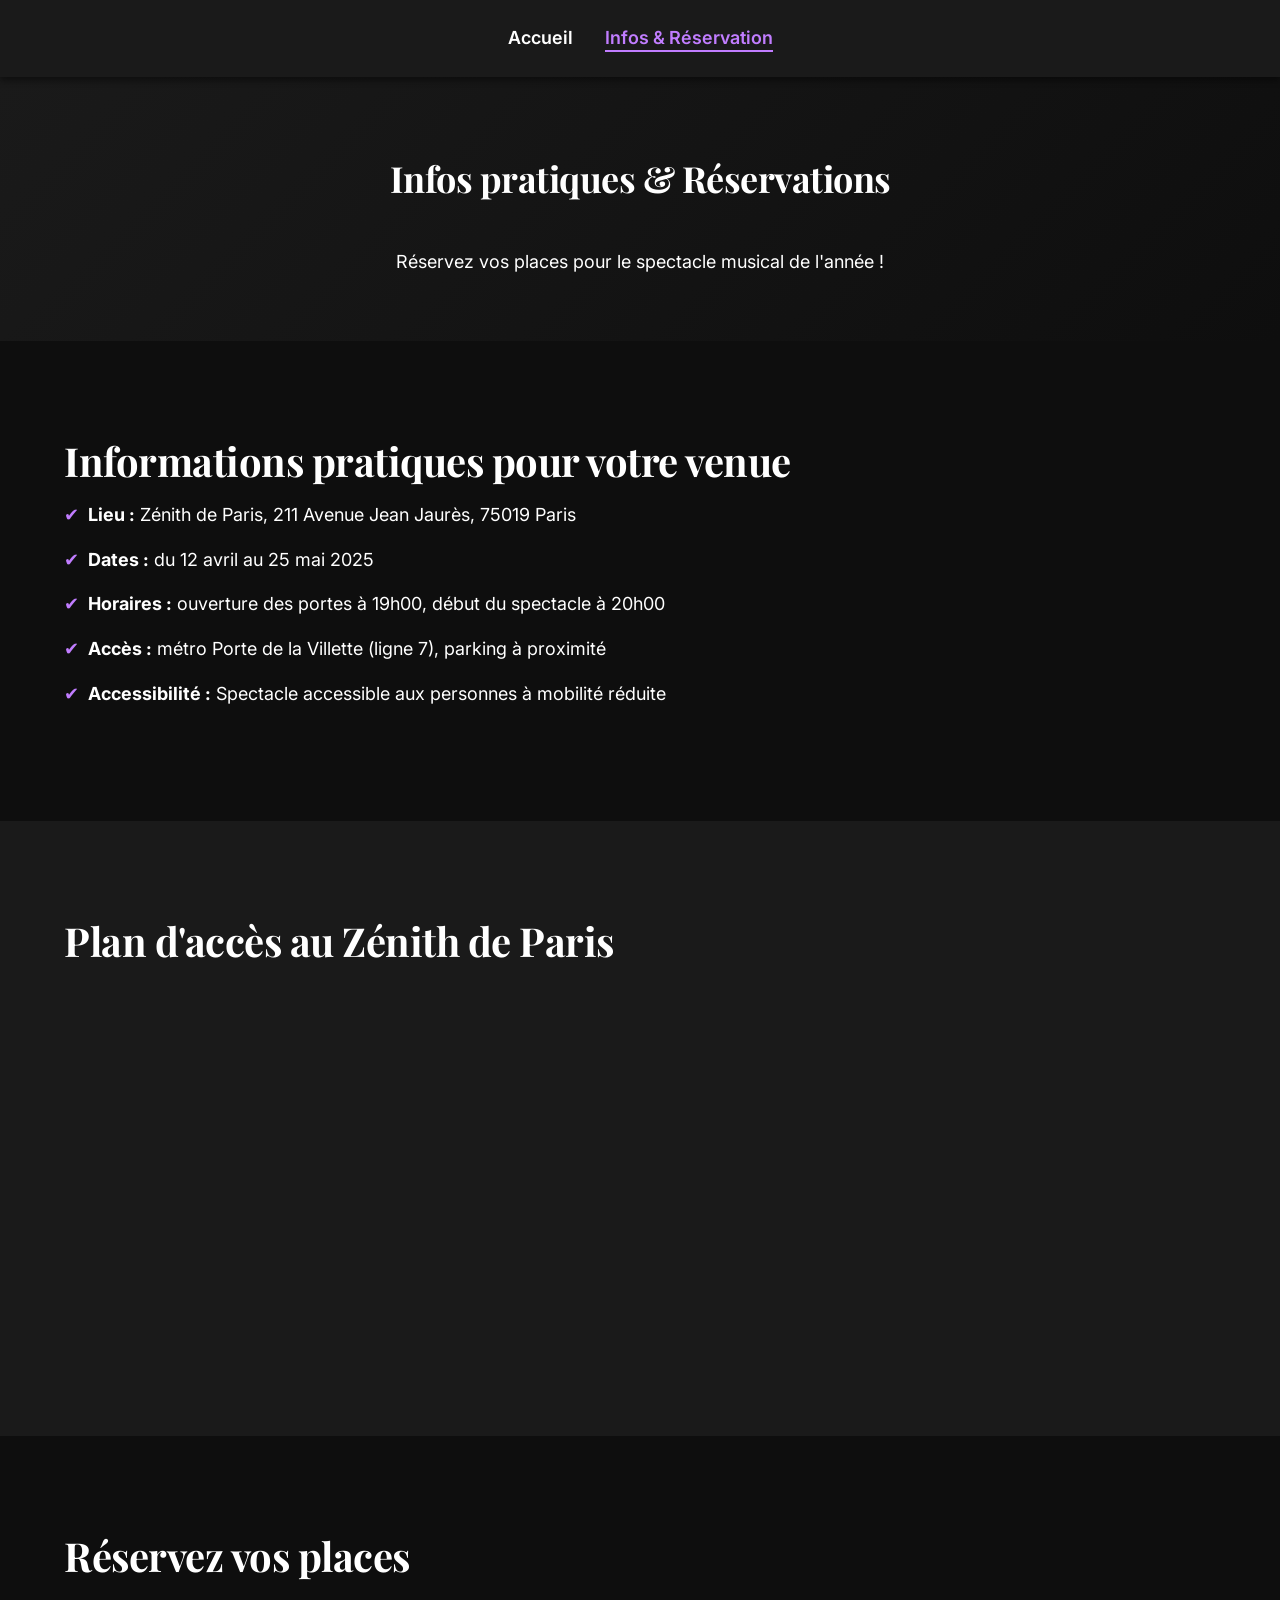
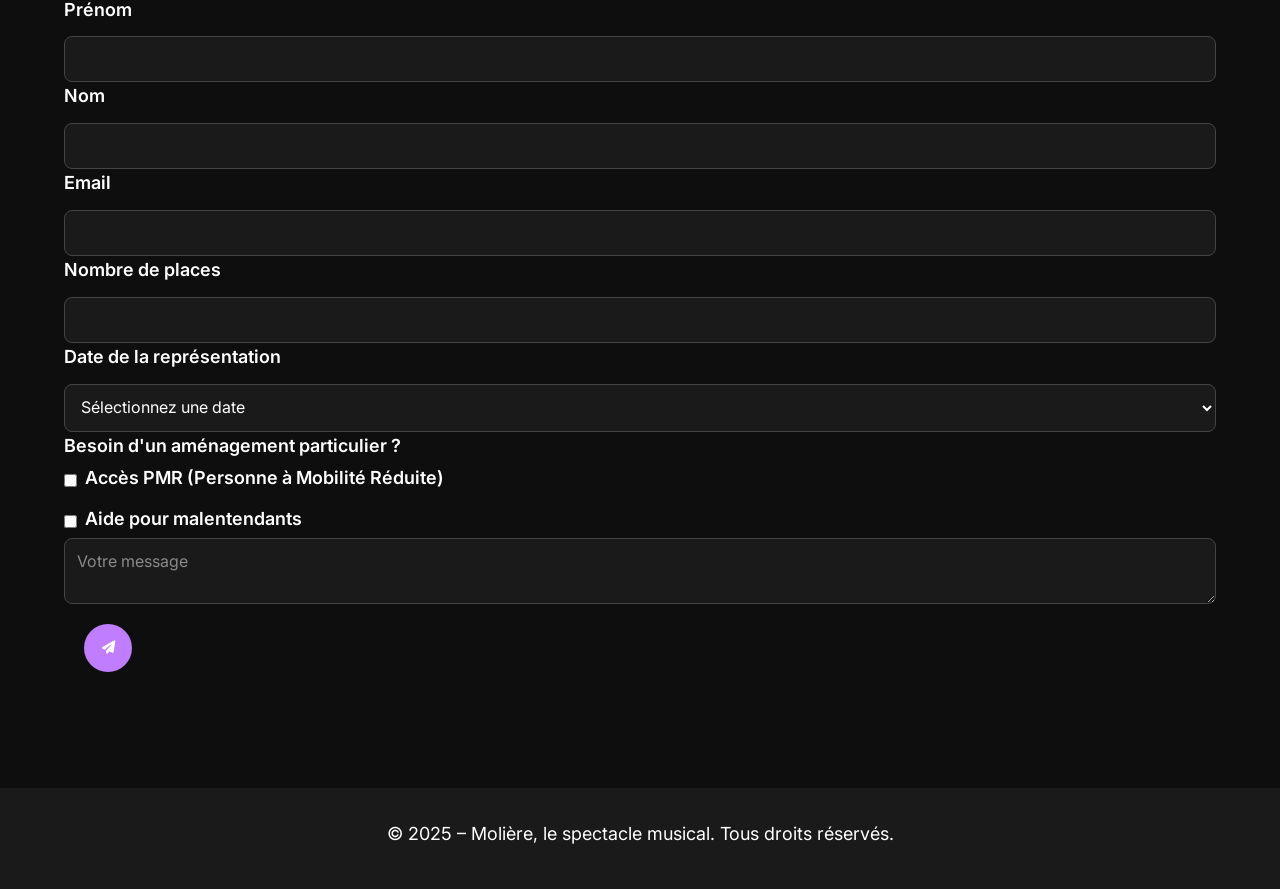
==== commit 358e44c5: "Merge f788d5833e98520dec24afe2a97654391cbafb81 into aeeab1311a3b490e21cee42bb7f1cf2c7956bd5b" ====
--- a/infos.html
+++ b/infos.html
@@ -18,10 +18,8 @@
     />
   </head>
   <body>
-    <a href="#contenu" class="skip-link">Aller au contenu principal</a>
-
-    <header class="navbar">
-      <nav class="nav-container">
+    <nav class="navbar">
+      <div class="nav-container">
         <div>
           <a href="index.html">Accueil</a>
         </div>
@@ -30,10 +28,11 @@
             >Infos & Réservation</a
           >
         </div>
-      </nav>
-    </header>
+      </div>
+    </nav>
 
     <main id="contenu">
+      <!-- En-tête -->
       <header class="hero" role="banner">
         <div class="hero-content container">
           <h1>Infos pratiques & Réservations</h1>
@@ -41,6 +40,7 @@
         </div>
       </header>
 
+      <!-- Section Infos pratiques -->
       <section
         class="section-intro"
         role="region"
@@ -70,6 +70,7 @@
         </div>
       </section>
 
+      <!-- Carte d'accès -->
       <section
         class="section-intro alt-bg"
         role="region"
@@ -90,71 +91,42 @@
         </div>
       </section>
 
-      <section class="section-intro" role="region" aria-labelledby="titre-form">
+      <!-- Formulaire de réservation -->
+      <div class="section-intro">
         <div class="container">
-          <h2 id="titre-form">Réservez vos places</h2>
+          <h2>Réservez vos places</h2>
 
-          <form class="form-reservation" method="post" action="#" novalidate>
+          <form>
             <div class="form-group">
-              <label for="prenom">Prénom <span class="required">(obligatoire)</span></label>
-              <input 
-                type="text" 
-                id="prenom" 
-                name="prenom" 
-                required 
-                aria-required="true"
-                placeholder="Votre prénom"
-              />
+              <label for="prenom">Prénom</label>
+              <input type="text" name="prenom" required />
             </div>
 
             <div class="form-group">
-              <label for="nom">Nom <span class="required">(obligatoire)</span></label>
-              <input 
-                type="text" 
-                id="nom" 
-                name="nom" 
-                required 
-                aria-required="true"
-                placeholder="Votre nom"
-              />
+              <label for="nom">Nom</label>
+              <input type="text" name="nom" required />
             </div>
 
             <div class="form-group">
-              <label for="email">Email <span class="required">(obligatoire)</span></label>
-              <input 
-                type="email" 
-                id="email" 
-                name="email" 
-                required 
-                aria-required="true"
-                placeholder="votre@email.com"
-              />
+              <label for="email">Email</label>
+              <input type="email" name="email" required />
             </div>
 
             <div class="form-group">
-              <label for="places">Nombre de places <span class="required">(obligatoire)</span></label>
-              <input 
-                type="number" 
-                id="places" 
-                name="places" 
-                min="1" 
-                max="10" 
-                required 
-                aria-required="true"
-                placeholder="1"
-              />
+              <label for="places">Nombre de places</label>
+              <input type="number" name="places" min="1" required />
             </div>
 
             <div class="form-group">
-              <label for="date">Date de la représentation <span class="required">(obligatoire)</span></label>
-              <select id="date" name="date" required aria-required="true">
-                <option value="">Sélectionnez une date</option>
-                <option value="2025-04-12">12 avril 2025 - Nantes</option>
-                <option value="2025-04-19">19 avril 2025 - Dijon</option>
-                <option value="2025-04-26">26 avril 2025 - Floirac</option>
-                <option value="2025-05-17">17 mai 2025 - Toulouse</option>
-                <option value="2025-05-23">23-25 mai 2025 - Lille</option>
-                <option value="2025-06-21">21-22 juin 2025 - Caen</option>
+              <label for="date">Date de la représentation</label>
+              <select name="date" required>
+                <option>Sélectionnez une date</option>
+                <option>12 avril 2025 - Nantes</option>
+                <option>19 avril 2025 - Dijon</option>
+                <option>26 avril 2025 - Floirac</option>
+                <option>17 mai 2025 - Toulouse</option>
+                <option>23-25 mai 2025 - Lille</option>
+                <option>21-22 juin 2025 - Caen</option>
               </select>
             </div>
 
@@ -181,30 +153,27 @@
             </fieldset>
 
             <div class="form-group">
-              <label for="message">Message</label>
-              <textarea 
-                id="message" 
-                name="message" 
-                placeholder="Votre message (optionnel)"
-                aria-label="Message complémentaire"
-              ></textarea>
+              <textarea name="message" placeholder="Votre message"></textarea>
             </div>
 
-            <button type="submit" class="btn">
+            <button
+              type="submit"
+              class="btn"
+              aria-label="Envoyer le formulaire"
+            >
               <i class="fas fa-paper-plane" aria-hidden="true"></i>
-              <span>Envoyer la réservation</span>
             </button>
           </form>
         </div>
-      </section>
+      </div>
     </main>
 
-    <footer>
+    <div class="footer">
       <div class="container">
         <p>
           &copy; 2025 – Molière, le spectacle musical. Tous droits réservés.
         </p>
       </div>
-    </footer>
+    </div>
   </body>
 </html>
--- a/style.css
+++ b/style.css
@@ -1,7 +1,7 @@
 :root {
   --color-bg: #0e0e0e;
-  --color-text: #e0e0e0;
-  --color-secondary-text: #a0a0a0;
+  --color-text: #fff;
+  --color-secondary-text: #8a8a8a;
   --color-accent: #c17dff;
   --color-accent-light: #d6a3ff;
   --color-card-bg: #1a1a1a;
@@ -36,36 +36,6 @@
   font-size: 1.125rem;
 }
 
-/* Focus visible pour tous les éléments interactifs */
-a:focus-visible,
-button:focus-visible,
-input:focus-visible,
-select:focus-visible,
-textarea:focus-visible {
-  outline: 3px solid var(--color-focus-outline);
-  outline-offset: 4px;
-  background-color: var(--color-focus-bg);
-}
-
-/* Skip link */
-.skip-link {
-  position: absolute;
-  top: -60px;
-  left: 0;
-  background: var(--color-accent);
-  color: #000;
-  padding: 1rem;
-  text-decoration: none;
-  transition: top 0.3s ease;
-  z-index: 1001;
-  font-weight: bold;
-}
-
-.skip-link:focus-visible {
-  top: 0;
-  outline: none;
-}
-
 /* Typo titres */
 h1,
 h2,
@@ -96,6 +66,12 @@
   background-color: var(--color-focus-bg);
 }
 
+a:focus-visible {
+  outline: 3px solid var(--color-focus-outline);
+  outline-offset: 4px;
+  background-color: var(--color-focus-bg);
+}
+
 img {
   max-width: 100%;
   height: auto;
@@ -131,7 +107,6 @@
   font-size: 1.125rem;
   font-weight: 600;
   position: relative;
-  color: var(--color-text);
 }
 
 .navbar a::after {
@@ -205,35 +180,28 @@
   align-items: center;
   gap: 0.75rem;
   background-color: var(--color-accent);
-  color: #000;
+  color: var(--color-bandeau-text);
   padding: 0.75rem 1.5rem;
   border-radius: 50px;
   font-weight: bold;
-  transition: all 0.3s ease;
+  transition: background 0.3s ease, transform 0.2s ease;
   font-family: "Inter", sans-serif;
   margin: 20px;
-  border: 2px solid transparent;
-  position: relative;
 }
 
 .btn:hover,
 .btn:focus {
   background-color: var(--color-accent-light);
-  transform: scale(1.05);
-}
-
-.btn:focus-visible {
-  outline: 3px solid #000;
-  outline-offset: 2px;
-  border-color: #000;
-  box-shadow: 0 0 0 4px var(--color-accent-light);
+  color: var(--color-bandeau-text);
+  outline: none;
+  outline-offset: 0;
 }
 
 /* BANDEAUX */
 .bandeau-citation,
 .bandeau-story {
   background-color: var(--color-bandeau-bg);
-  color: #000;
+  color: var(--color-bandeau-text);
   text-align: center;
   padding: 2.5rem;
   font-weight: bold;
@@ -416,25 +384,26 @@
 }
 
 /* FORMULAIRE */
+
 .form-reservation {
-  max-width: 600px;
-  margin: 0 auto;
-}
-
-.form-group {
-  margin-bottom: 1.5rem;
-}
-
-.form-group label {
-  display: block;
-  margin-bottom: 0.5rem;
+  display: flex;
+  flex-direction: column;
+  gap: 1.5rem;
+  margin-top: 2rem;
+}
+
+.form-group,
+fieldset.form-group {
+  display: flex;
+  flex-direction: column;
+  gap: 0.5rem;
+}
+
+.form-group label,
+fieldset.form-group legend {
   font-weight: 600;
-}
-
-.form-group .required {
-  color: var(--color-accent);
-  font-size: 0.9em;
-  font-weight: normal;
+  font-family: "Inter", sans-serif;
+  margin-bottom: 0.25rem;
 }
 
 input[type="text"],
@@ -444,51 +413,66 @@
 textarea {
   width: 100%;
   padding: 0.75rem;
-  border: 2px solid var(--color-card-bg);
-  border-radius: 4px;
-  background-color: var(--color-bg);
+  border-radius: 0.5rem;
+  border: 1px solid #444;
+  background-color: var(--color-card-bg);
   color: var(--color-text);
+  font-family: "Inter", sans-serif;
   font-size: 1rem;
-  transition: border-color 0.3s ease;
-}
-
-input[type="text"]:focus-visible,
-input[type="email"]:focus-visible,
-input[type="number"]:focus-visible,
-select:focus-visible,
-textarea:focus-visible {
-  border-color: var(--color-accent);
 }
 
 fieldset.form-group {
-  border: 2px solid var(--color-card-bg);
-  padding: 1rem;
-  border-radius: 4px;
-}
-
-fieldset.form-group legend {
-  padding: 0 0.5rem;
-  font-weight: 600;
+  border: none;
+  padding: 0;
+  margin: 0;
 }
 
 fieldset.form-group div {
-  margin-bottom: 0.5rem;
+  display: flex;
+  align-items: center;
+  gap: 0.5rem;
 }
 
 fieldset.form-group input[type="checkbox"] {
-  margin-right: 0.5rem;
+  width: auto;
+  height: auto;
 }
 
 textarea {
-  min-height: 100px;
   resize: vertical;
 }
 
-/* Bouton du formulaire */
-.form-reservation .btn {
-  width: 100%;
+.section-intro input::placeholder,
+.section-intro textarea::placeholder {
+  color: var(--color-secondary-text);
+}
+
+.section-intro input:focus,
+.section-intro select:focus,
+.section-intro textarea:focus {
+  outline: none;
+  background-color: var(--color-card-bg);
+}
+
+.section-intro .btn {
+  display: inline-flex;
+  align-items: center;
   justify-content: center;
-  margin-top: 2rem;
+  background-color: var(--color-accent);
+  color: var(--color-bandeau-text);
+  padding: 0.75rem;
+  border-radius: 50%;
+  width: 3rem;
+  height: 3rem;
+  border: none;
+  cursor: pointer;
+  transition: background 0.3s ease;
+}
+
+.section-intro .btn:hover,
+.section-intro .btn:focus {
+  background-color: var(--color-accent);
+  outline: none;
 }
 
 /* Responsive */
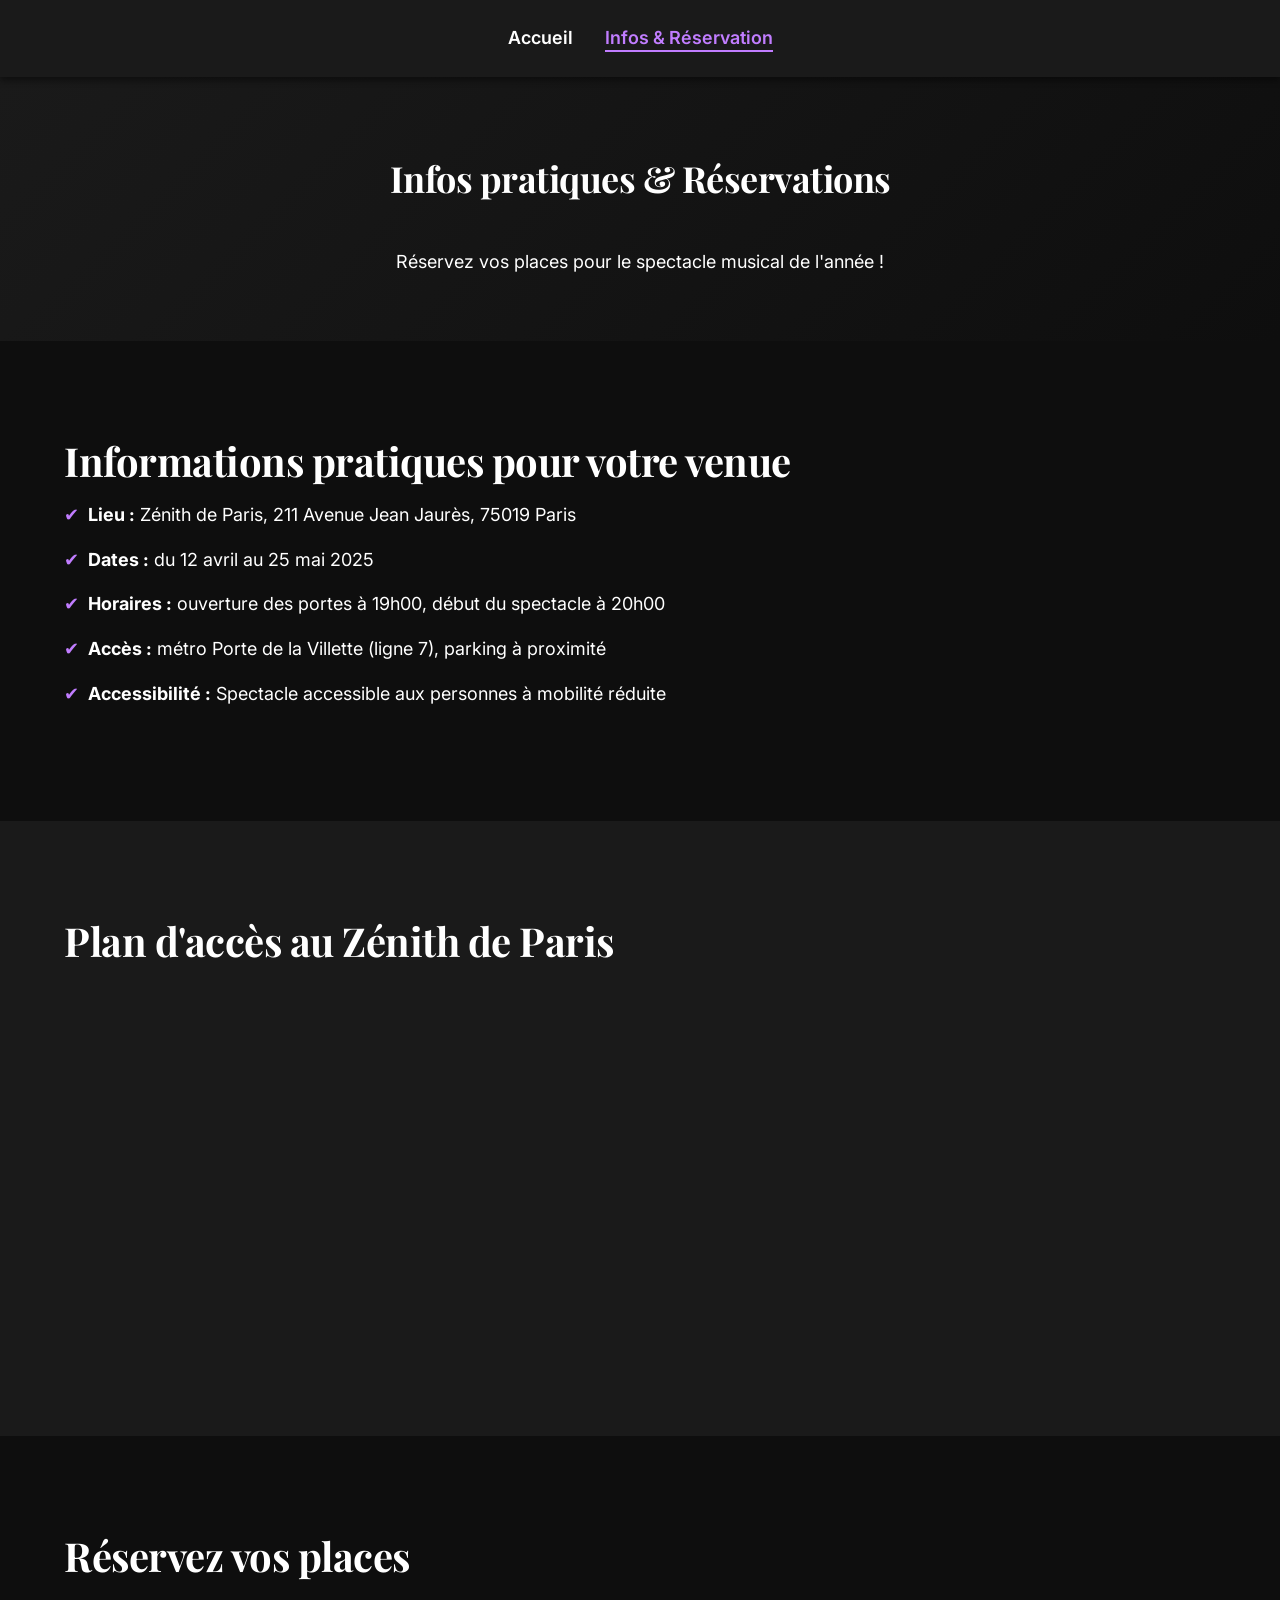
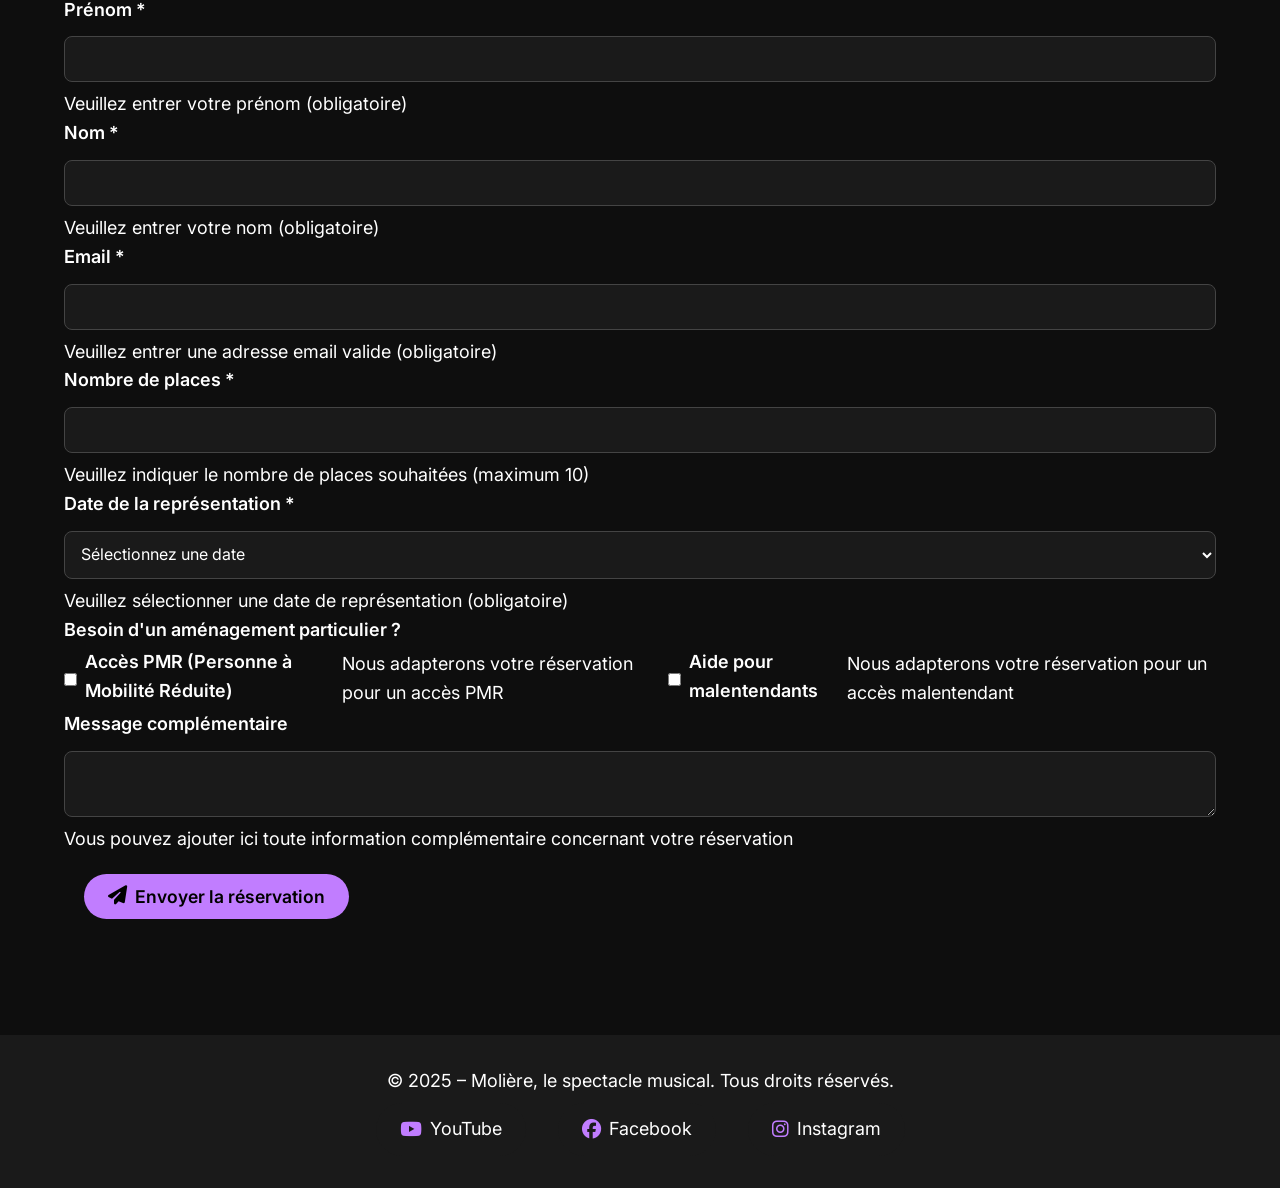
==== commit b444897f: "Merge c65568840bce742be07bf636c2f573288c0d2db1 into aeeab1311a3b490e21cee42bb7f1cf2c7956bd5b" ====
--- a/infos.html
+++ b/infos.html
@@ -18,7 +18,7 @@
     />
   </head>
   <body>
-    <nav class="navbar">
+    <nav class="navbar" aria-label="Navigation principale">
       <div class="nav-container">
         <div>
           <a href="index.html">Accueil</a>
@@ -46,7 +46,7 @@
         role="region"
         aria-labelledby="titre-infos"
       >
-        <div class="container">
+        <div class="container" tabindex="0">
           <h2 id="titre-infos">Informations pratiques pour votre venue</h2>
           <ul class="list-points">
             <li>
@@ -92,88 +92,129 @@
       </section>
 
       <!-- Formulaire de réservation -->
-      <div class="section-intro">
+      <section class="section-intro">
         <div class="container">
           <h2>Réservez vos places</h2>
 
           <form>
             <div class="form-group">
-              <label for="prenom">Prénom</label>
-              <input type="text" name="prenom" required />
-            </div>
-
-            <div class="form-group">
-              <label for="nom">Nom</label>
-              <input type="text" name="nom" required />
-            </div>
-
-            <div class="form-group">
-              <label for="email">Email</label>
-              <input type="email" name="email" required />
-            </div>
-
-            <div class="form-group">
-              <label for="places">Nombre de places</label>
-              <input type="number" name="places" min="1" required />
-            </div>
-
-            <div class="form-group">
-              <label for="date">Date de la représentation</label>
-              <select name="date" required>
-                <option>Sélectionnez une date</option>
-                <option>12 avril 2025 - Nantes</option>
-                <option>19 avril 2025 - Dijon</option>
-                <option>26 avril 2025 - Floirac</option>
-                <option>17 mai 2025 - Toulouse</option>
-                <option>23-25 mai 2025 - Lille</option>
-                <option>21-22 juin 2025 - Caen</option>
+              <label for="prenom">Prénom *</label>
+              <input type="text" id="prenom" name="prenom" required aria-required="true" aria-describedby="prenom-help" />
+              <span id="prenom-help" class="help-text">Veuillez entrer votre prénom (obligatoire)</span>
+            </div>
+
+            <div class="form-group">
+              <label for="nom">Nom *</label>
+              <input type="text" id="nom" name="nom" required aria-required="true" aria-describedby="nom-help" />
+              <span id="nom-help" class="help-text">Veuillez entrer votre nom (obligatoire)</span>
+            </div>
+
+            <div class="form-group">
+              <label for="email">Email *</label>
+              <input type="email" id="email" name="email" required aria-required="true" aria-describedby="email-help" />
+              <span id="email-help" class="help-text">Veuillez entrer une adresse email valide (obligatoire)</span>
+            </div>
+
+            <div class="form-group">
+              <label for="places">Nombre de places *</label>
+              <input type="number" id="places" name="places" required aria-required="true" min="1" max="10" aria-describedby="places-help" />
+              <span id="places-help" class="help-text">Veuillez indiquer le nombre de places souhaitées (maximum 10)</span>
+            </div>
+
+            <div class="form-group">
+              <label for="date">Date de la représentation *</label>
+              <select id="date" name="date" required aria-required="true" aria-describedby="date-help">
+                <option value="" disabled selected>Sélectionnez une date</option>
+                <option value="2025-04-12">12 avril 2025 - Nantes</option>
+                <option value="2025-04-19">19 avril 2025 - Dijon</option>
+                <option value="2025-04-26">26 avril 2025 - Floirac</option>
+                <option value="2025-05-17">17 mai 2025 - Toulouse</option>
+                <option value="2025-05-23">23-25 mai 2025 - Lille</option>
+                <option value="2025-06-21">21-22 juin 2025 - Caen</option>
               </select>
+              <span id="date-help" class="help-text">Veuillez sélectionner une date de représentation (obligatoire)</span>
             </div>
 
             <fieldset class="form-group">
               <legend>Besoin d'un aménagement particulier ?</legend>
-              <div>
-                <input
-                  type="checkbox"
-                  id="pmr"
-                  name="accessibilite[]"
-                  value="pmr"
-                />
-                <label for="pmr">Accès PMR (Personne à Mobilité Réduite)</label>
-              </div>
-              <div>
-                <input
-                  type="checkbox"
-                  id="malentendant"
-                  name="accessibilite[]"
-                  value="malentendant"
-                />
-                <label for="malentendant">Aide pour malentendants</label>
+              <div class="checkbox-group">
+                <div class="checkbox-item">
+                  <input
+                    type="checkbox"
+                    id="pmr"
+                    name="accessibilite[]"
+                    value="pmr"
+                    aria-describedby="pmr-help"
+                    tabindex="0"
+                  />
+                  <label for="pmr">Accès PMR (Personne à Mobilité Réduite)</label>
+                  <span id="pmr-help" class="help-text">Nous adapterons votre réservation pour un accès PMR</span>
+                </div>
+                <div class="checkbox-item">
+                  <input
+                    type="checkbox"
+                    id="malentendant"
+                    name="accessibilite[]"
+                    value="malentendant"
+                    aria-describedby="malentendant-help"
+                    tabindex="0"
+                  />
+                  <label for="malentendant">Aide pour malentendants</label>
+                  <span id="malentendant-help" class="help-text">Nous adapterons votre réservation pour un accès malentendant</span>
+                </div>
               </div>
             </fieldset>
 
             <div class="form-group">
-              <textarea name="message" placeholder="Votre message"></textarea>
-            </div>
-
-            <button
-              type="submit"
-              class="btn"
-              aria-label="Envoyer le formulaire"
-            >
+              <label for="message">Message complémentaire</label>
+              <textarea id="message" name="message" aria-describedby="message-help"></textarea>
+              <span id="message-help" class="help-text">Vous pouvez ajouter ici toute information complémentaire concernant votre réservation</span>
+            </div>
+
+            <button type="submit" class="btn" aria-label="Envoyer la réservation">
               <i class="fas fa-paper-plane" aria-hidden="true"></i>
+              <span>Envoyer la réservation</span>
             </button>
           </form>
         </div>
-      </div>
+      </section>
     </main>
 
-    <div class="footer">
+    <footer class="footer">
       <div class="container">
         <p>
           &copy; 2025 – Molière, le spectacle musical. Tous droits réservés.
         </p>
+        <nav class="reseaux-links" aria-label="Réseaux sociaux">
+          <a
+            href="https://www.youtube.com/channel/UCc5t5wb25TAO4bCA1d8yMrQ"
+            target="_blank"
+            rel="noopener noreferrer"
+            aria-label="Chaîne YouTube officielle du spectacle Molière (nouvelle fenêtre)"
+          >
+            <i class="fab fa-youtube" aria-hidden="true"></i>
+            <span>YouTube</span>
+          </a>
+          <a
+            href="https://www.facebook.com/moliereloperaurbain/?locale=fr_FR"
+            target="_blank"
+            rel="noopener noreferrer"
+            aria-label="Page Facebook officielle du spectacle Molière (nouvelle fenêtre)"
+          >
+            <i class="fab fa-facebook" aria-hidden="true"></i>
+            <span>Facebook</span>
+          </a>
+          <a
+            href="https://www.instagram.com/molierelespectaclemusical/"
+            target="_blank"
+            rel="noopener noreferrer"
+            aria-label="Profil Instagram du spectacle Molière (nouvelle fenêtre)"
+          >
+            <i class="fab fa-instagram" aria-hidden="true"></i>
+            <span>Instagram</span>
+          </a>
+        </nav>
       </div>
-    </div>
+    </footer>
   </body>
 </html>
--- a/style.css
+++ b/style.css
@@ -1,14 +1,14 @@
 :root {
   --color-bg: #0e0e0e;
-  --color-text: #fff;
-  --color-secondary-text: #8a8a8a;
+  --color-text: #ffffff;  /* Changement de la couleur du texte vers un blanc qui tranche plus avec le fond pour une meilleure lisibilité */
+  --color-secondary-text: #e0e0e0;
   --color-accent: #c17dff;
   --color-accent-light: #d6a3ff;
   --color-card-bg: #1a1a1a;
   --color-hover-bg: #292929;
   --color-focus-outline: #c17dff;
   --color-bandeau-bg: #c17dff;
-  --color-bandeau-text: #fff;
+  --color-bandeau-text: #000000; /* Changé de #fff à #000000 pour un meilleur contraste */
   --color-footer-bg: #1a1a1a;
   --color-svg: #c17dff;
   --color-focus-bg: transparent;
@@ -171,7 +171,7 @@
 
 .hero-text p {
   font-size: 1.25rem;
-  color: var(--color-accent);
+  color: #000000; /* Changé de var(--color-accent) à #000000 pour un meilleur contraste */
 }
 
 /* BOUTONS */
@@ -184,7 +184,7 @@
   padding: 0.75rem 1.5rem;
   border-radius: 50px;
   font-weight: bold;
-  transition: background 0.3s ease, transform 0.2s ease;
+  transition: background 0.3s ease;
   font-family: "Inter", sans-serif;
   margin: 20px;
 }
@@ -201,7 +201,7 @@
 .bandeau-citation,
 .bandeau-story {
   background-color: var(--color-bandeau-bg);
-  color: var(--color-bandeau-text);
+  color: #000000; /* Changé de var(--color-bandeau-text) à #000000 pour un meilleur contraste */
   text-align: center;
   padding: 2.5rem;
   font-weight: bold;
@@ -351,15 +351,20 @@
 .reseaux-links a {
   display: inline-flex;
   align-items: center;
-  gap: 0.75rem;
+  gap: 0.5rem;
+  padding: 0.75rem 1.5rem;
   background-color: var(--color-card-bg);
-  padding: 0.75rem 1.5rem;
+  color: var(--color-text);
   border-radius: 50px;
-  font-weight: bold;
-  transition: background 0.3s ease, transform 0.3s ease;
+  transition: all 0.3s ease;
+}
+
+.reseaux-links a span {
+  display: inline-block;
 }
 
 .reseaux-links a i {
+  font-size: 1.2rem;
   color: var(--color-accent);
 }
 
@@ -460,13 +465,22 @@
   justify-content: center;
   background-color: var(--color-accent);
   color: var(--color-bandeau-text);
-  padding: 0.75rem;
-  border-radius: 50%;
-  width: 3rem;
-  height: 3rem;
+  padding: 0.75rem 1.5rem;
+  border-radius: 50px;
+  width: auto;
+  height: auto;
   border: none;
   cursor: pointer;
   transition: background 0.3s ease;
+  gap: 0.5rem;
+}
+
+.section-intro .btn span {
+  display: inline-block;
+}
+
+.section-intro .btn i {
+  font-size: 1.2rem;
 }
 
 .section-intro .btn:hover,
@@ -475,6 +489,137 @@
   outline: none;
 }
 
+/* Styles pour les éléments du formulaire en focus */
+.form-group input:focus,
+.form-group select:focus,
+.form-group textarea:focus,
+.checkbox-item input[type="checkbox"]:focus {
+  outline: 3px solid var(--color-focus-outline);
+  outline-offset: 2px;
+  box-shadow: 0 0 0 4px rgba(193, 125, 255, 0.2);
+  transition: all 0.2s ease;
+}
+
+.form-group input:focus-visible,
+.form-group select:focus-visible,
+.form-group textarea:focus-visible,
+.checkbox-item input[type="checkbox"]:focus-visible {
+  outline: 3px solid var(--color-focus-outline);
+  outline-offset: 2px;
+  box-shadow: 0 0 0 4px rgba(193, 125, 255, 0.2);
+}
+
+/* Styles pour les labels des éléments en focus */
+.form-group input:focus + label,
+.form-group select:focus + label,
+.form-group textarea:focus + label {
+  color: var(--color-accent);
+  font-weight: 600;
+}
+
+/* Styles pour les messages d'aide en focus */
+.form-group input:focus ~ .help-text,
+.form-group select:focus ~ .help-text,
+.form-group textarea:focus ~ .help-text {
+  color: var(--color-accent);
+  font-weight: 500;
+}
+
+/* Styles pour les cases à cocher en focus */
+.checkbox-item input[type="checkbox"]:focus + label {
+  color: var(--color-accent);
+  font-weight: 600;
+}
+
+.checkbox-item input[type="checkbox"]:focus ~ .help-text {
+  color: var(--color-accent);
+  font-weight: 500;
+}
+
+/* Animation pour le focus */
+@keyframes focus-pulse {
+  0% {
+    box-shadow: 0 0 0 0 rgba(193, 125, 255, 0.4);
+  }
+  70% {
+    box-shadow: 0 0 0 6px rgba(193, 125, 255, 0);
+  }
+  100% {
+    box-shadow: 0 0 0 0 rgba(193, 125, 255, 0);
+  }
+}
+
+.form-group input:focus,
+.form-group select:focus,
+.form-group textarea:focus,
+.checkbox-item input[type="checkbox"]:focus {
+  animation: focus-pulse 1.5s infinite;
+}
+
+/* Styles pour le bouton de soumission */
+.section-intro .btn[type="submit"] {
+  display: inline-flex;
+  align-items: center;
+  justify-content: center;
+  background-color: var(--color-accent);
+  color: var(--color-bandeau-text);
+  padding: 0.75rem 1.5rem;
+  border-radius: 50px;
+  width: auto;
+  height: auto;
+  border: none;
+  cursor: pointer;
+  transition: all 0.3s ease;
+  gap: 0.5rem;
+  font-weight: 600;
+  font-size: 1.1rem;
+}
+
+.section-intro .btn[type="submit"]:hover,
+.section-intro .btn[type="submit"]:focus {
+  background-color: var(--color-accent-light);
+  transform: translateY(-2px);
+  box-shadow: 0 4px 8px rgba(193, 125, 255, 0.3);
+}
+
+.section-intro .btn[type="submit"]:focus {
+  outline: 3px solid var(--color-focus-outline);
+  outline-offset: 2px;
+  animation: focus-pulse 1.5s infinite;
+}
+
+.section-intro .btn[type="submit"]:active {
+  transform: translateY(0);
+  box-shadow: 0 2px 4px rgba(193, 125, 255, 0.2);
+}
+
+.section-intro .btn[type="submit"] i {
+  font-size: 1.2rem;
+  transition: transform 0.3s ease;
+}
+
+.section-intro .btn[type="submit"]:hover i,
+.section-intro .btn[type="submit"]:focus i {
+  transform: translateX(4px);
+}
+
+/* Animation pour le focus du bouton */
+@keyframes button-pulse {
+  0% {
+    box-shadow: 0 0 0 0 rgba(193, 125, 255, 0.4);
+  }
+  70% {
+    box-shadow: 0 0 0 8px rgba(193, 125, 255, 0);
+  }
+  100% {
+    box-shadow: 0 0 0 0 rgba(193, 125, 255, 0);
+  }
+}
+
+.section-intro .btn[type="submit"]:focus {
+  animation: button-pulse 1.5s infinite;
+}
+
 /* Responsive */
 @media (max-width: 768px) {
   h2 {
